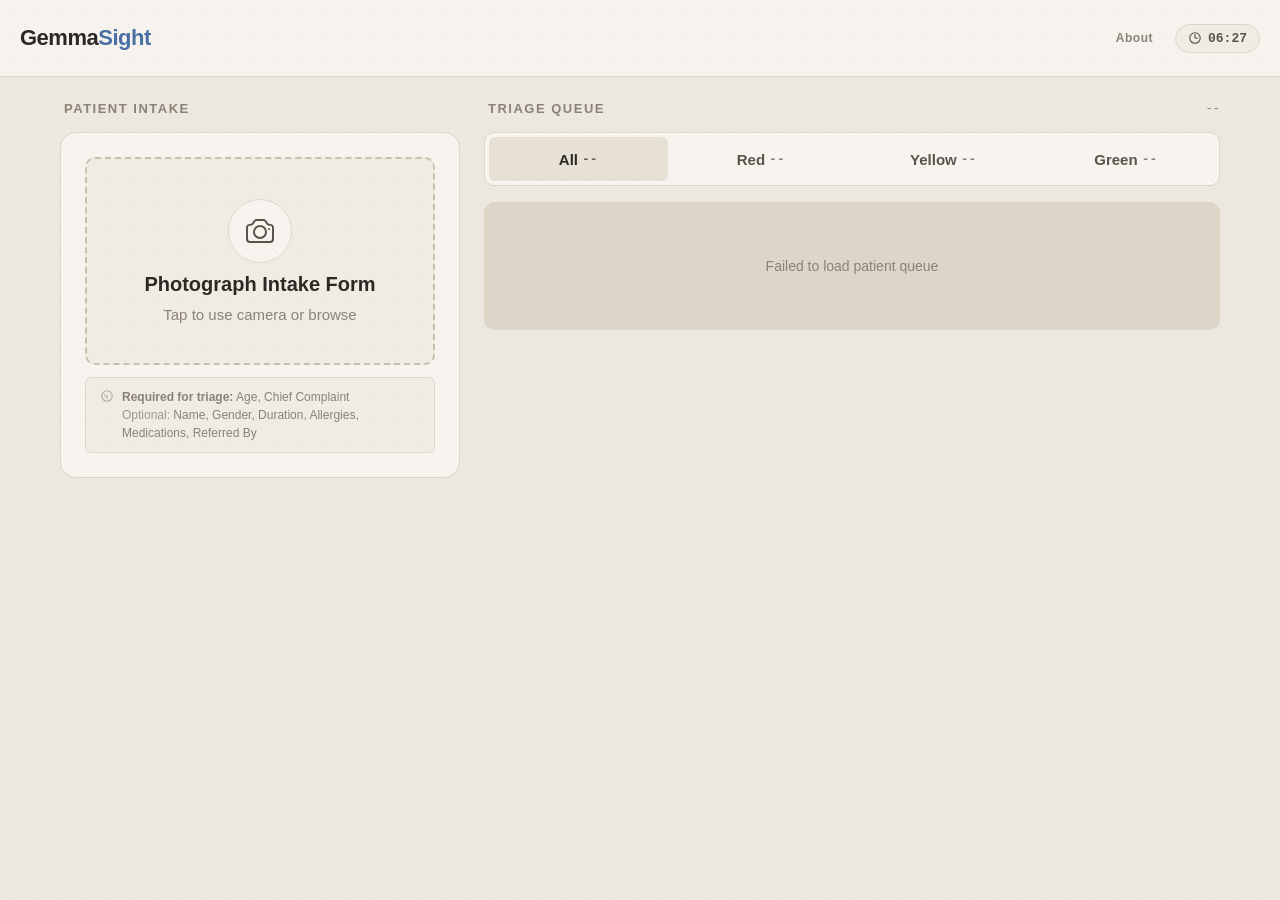
==== static/index.html @ 7df97e4e "Quick wins: fluid typography, rem units, viewport fixes for real devices - viewport meta: add viewpo" ====
<!DOCTYPE html>
<html lang="en">
<head>
    <meta charset="UTF-8">
    <meta name="viewport" content="width=device-width, initial-scale=1.0, viewport-fit=cover, maximum-scale=5.0">
    <title>GemmaSight — Clinical Triage</title>
    <style>
        :root {
            --bg-primary: #ede8df;
            --bg-secondary: #f7f4ef;
            --bg-tertiary: #f0ece4;
            --bg-elevated: #e6e0d5;
            --text-primary: #2c2824;
            --text-secondary: #5a534a;
            --text-muted: #8a8276;
            --border-subtle: #ddd6c8;
            --border-strong: #c8bfb0;
            --red: #c23b3b;
            --red-dim: #f5e0e0;
            --red-glow: rgba(194, 59, 59, 0.10);
            --yellow: #b8860b;
            --yellow-dim: #f5ecd0;
            --yellow-glow: rgba(184, 134, 11, 0.10);
            --green: #3d7a5e;
            --green-dim: #e0f0e6;
            --green-glow: rgba(61, 122, 94, 0.10);
            --blue: #4a6fa5;
            --blue-glow: rgba(74, 111, 165, 0.10);
            --font-display: -apple-system, BlinkMacSystemFont, 'Segoe UI', Roboto, 'Helvetica Neue', Arial, sans-serif;
            --font-mono: 'SF Mono', 'Fira Code', 'Cascadia Code', 'Source Code Pro', Consolas, 'Courier New', monospace;
            --radius-sm: 6px;
            --radius-md: 10px;
            --radius-lg: 16px;
        }

        html { font-size: 16px; }

        * { margin: 0; padding: 0; box-sizing: border-box; }

        body {
            font-family: var(--font-display);
            background: var(--bg-primary);
            color: var(--text-primary);
            min-height: 100vh;
            min-height: -webkit-fill-available;
            -webkit-font-smoothing: antialiased;
            overflow-x: hidden;
            padding-bottom: env(safe-area-inset-bottom, 0px);
        }

        .header {
            position: sticky;
            top: 0;
            z-index: 100;
            background: rgba(247, 244, 239, 0.92);
            backdrop-filter: blur(20px);
            -webkit-backdrop-filter: blur(20px);
            border-bottom: 1px solid var(--border-subtle);
            padding: 12px 16px;
            display: flex;
            align-items: center;
            justify-content: space-between;
        }
        @media (min-width: 480px) {
            .header { padding: 14px 20px; }
        }
        @media (min-width: 768px) {
            .header { padding: 16px 20px; }
        }

        .logo-text {
            font-size: clamp(1.125rem, 1rem + 0.5vw, 1.375rem);
            font-weight: 800;
            letter-spacing: -0.5px;
        }
        .logo-text span { color: var(--blue); }

        .clock-badge {
            display: flex;
            align-items: center;
            gap: 6px;
            padding: 6px 12px;
            background: var(--bg-tertiary);
            border: 1px solid var(--border-subtle);
            border-radius: 100px;
            font-family: var(--font-mono);
            font-size: 13px;
            font-weight: 600;
            color: var(--text-secondary);
        }

        .about-link {
            padding: 8px 12px;
            background: transparent;
            border: none;
            color: var(--text-muted);
            font-family: var(--font-display);
            font-size: 12px;
            font-weight: 600;
            cursor: pointer;
            transition: all 0.2s ease;
            letter-spacing: 0.5px;
            min-height: 44px;
        }
        .about-link:hover {
            color: var(--text-primary);
        }

        .container {
            max-width: 1200px;
            margin: 0 auto;
            padding: 16px 12px;
        }

        @media (min-width: 480px) {
            .container { padding: 20px 16px; }
        }
        @media (min-width: 768px) {
            .container { padding: 24px 20px; }
        }

        .grid {
            display: grid;
            grid-template-columns: 1fr;
            gap: 24px;
        }

        @media (min-width: 900px) {
            .grid { grid-template-columns: 400px 1fr; }
        }

        .card {
            background: var(--bg-secondary);
            border: 1px solid var(--border-subtle);
            border-radius: var(--radius-lg);
            overflow: hidden;
        }

        .card-body { padding: 16px; }
        @media (min-width: 480px) {
            .card-body { padding: 20px; }
        }
        @media (min-width: 768px) {
            .card-body { padding: 24px; }
        }

        .section { margin-bottom: 32px; }

        .section-title {
            font-size: clamp(0.6875rem, 0.625rem + 0.3vw, 0.8125rem);
            font-weight: 700;
            text-transform: uppercase;
            letter-spacing: 1.5px;
            color: var(--text-muted);
            margin-bottom: 16px;
            padding-left: 4px;
        }

        /* Capture Button */
        .capture-btn {
            display: flex;
            flex-direction: column;
            align-items: center;
            justify-content: center;
            gap: 10px;
            width: 100%;
            padding: 32px 16px;
            background: var(--bg-tertiary);
            border: 2px dashed var(--border-strong);
            border-radius: var(--radius-md);
            color: var(--text-secondary);
            font-family: var(--font-display);
            cursor: pointer;
            transition: all 0.3s ease;
            position: relative;
            overflow: hidden;
            min-height: 120px;
        }
        @media (min-width: 480px) {
            .capture-btn { padding: 40px 24px; }
        }

        .capture-btn:hover {
            border-color: var(--blue);
            background: var(--blue-glow);
            color: var(--text-primary);
        }

        .capture-btn:active { transform: scale(0.98); }

        .capture-btn.dragover {
            border-color: var(--blue);
            background: var(--blue-glow);
        }

        .capture-icon {
            width: 64px;
            height: 64px;
            background: var(--bg-secondary);
            border: 1px solid var(--border-subtle);
            border-radius: 50%;
            display: flex;
            align-items: center;
            justify-content: center;
            transition: all 0.3s ease;
        }

        .capture-btn:hover .capture-icon {
            background: var(--blue);
            border-color: var(--blue);
            color: white;
        }

        .capture-text {
            font-size: clamp(1rem, 0.9rem + 0.5vw, 1.25rem);
            font-weight: 700;
            color: var(--text-primary);
        }

        .capture-hint {
            font-size: clamp(0.8125rem, 0.75rem + 0.3vw, 0.9375rem);
            color: var(--text-muted);
        }

        .capture-input {
            position: absolute;
            inset: 0;
            opacity: 0;
            cursor: pointer;
            width: 100%;
            height: 100%;
        }

        .form-hint {
            display: flex;
            align-items: flex-start;
            gap: 8px;
            margin-top: 12px;
            padding: 10px 14px;
            background: var(--bg-tertiary);
            border: 1px solid var(--border-subtle);
            border-radius: var(--radius-sm);
            font-size: 12px;
            line-height: 1.5;
            color: var(--text-muted);
        }

        .form-hint svg {
            flex-shrink: 0;
            margin-top: 1px;
            opacity: 0.6;
        }

        /* Triage Banner */
        .triage-banner {
            padding: 20px 24px;
            display: flex;
            align-items: center;
            gap: 16px;
            position: relative;
            overflow: hidden;
        }

        .triage-banner::before {
            content: '';
            position: absolute;
            left: 0; top: 0; bottom: 0;
            width: 4px;
        }

        .triage-banner.red { background: var(--red-glow); }
        .triage-banner.red::before { background: var(--red); }
        .triage-banner.yellow { background: var(--yellow-glow); }
        .triage-banner.yellow::before { background: var(--yellow); }
        .triage-banner.green { background: var(--green-glow); }
        .triage-banner.green::before { background: var(--green); }
        .triage-banner.blue { background: var(--blue-glow); }
        .triage-banner.blue::before { background: var(--blue); }

        .triage-indicator {
            width: 48px;
            height: 48px;
            border-radius: 50%;
            display: flex;
            align-items: center;
            justify-content: center;
            font-family: var(--font-mono);
            font-weight: 700;
            font-size: 11px;
            text-transform: uppercase;
            letter-spacing: 0.5px;
            flex-shrink: 0;
        }

        .triage-indicator.red {
            background: var(--red);
            color: white;
        }
        .triage-indicator.yellow {
            background: var(--yellow);
            color: #ffffff;
        }
        .triage-indicator.green {
            background: var(--green);
            color: white;
        }
        .triage-indicator.blue {
            background: var(--blue);
            color: white;
        }

        .triage-info h3 {
            font-size: clamp(1.125rem, 1rem + 0.5vw, 1.375rem);
            font-weight: 700;
            margin-bottom: 4px;
            line-height: 1.2;
        }
        .triage-info p {
            font-size: clamp(0.8125rem, 0.75rem + 0.3vw, 0.9375rem);
            color: var(--text-secondary);
            line-height: 1.3;
        }
        .triage-meta {
            margin-left: auto;
            text-align: right;
            flex-shrink: 0;
        }
        .triage-wait {
            font-family: var(--font-mono);
            font-size: 20px;
            font-weight: 700;
        }
        .triage-wait-label {
            font-size: 11px;
            text-transform: uppercase;
            letter-spacing: 1px;
            color: var(--text-muted);
        }

        /* Data Grid */
        .data-grid {
            display: grid;
            grid-template-columns: 1fr;
            gap: 1px;
            background: var(--border-subtle);
            border-radius: var(--radius-md);
            overflow: hidden;
        }
        @media (min-width: 500px) {
            .data-grid { grid-template-columns: 1fr 1fr; }
        }
        .data-cell {
            background: var(--bg-secondary);
            padding: 16px 20px;
        }
        .data-label {
            font-size: 11px;
            font-weight: 600;
            text-transform: uppercase;
            letter-spacing: 1px;
            color: var(--text-muted);
            margin-bottom: 6px;
        }
        .data-value {
            font-family: var(--font-mono);
            font-size: 15px;
            font-weight: 500;
            color: var(--text-primary);
            word-break: break-word;
        }
        .data-value.unreadable {
            color: var(--text-muted);
            font-style: italic;
        }
        .data-value.missing {
            color: var(--text-muted);
            font-style: italic;
        }
        .data-value.extracted {
            color: var(--text-primary);
        }
        .field-status {
            display: inline-block;
            width: 6px;
            height: 6px;
            border-radius: 50%;
            margin-right: 6px;
            vertical-align: middle;
        }
        .field-status.ok { background: var(--green); }
        .field-status.miss { background: var(--text-muted); opacity: 0.4; }

        /* Patient List */
        .patient-list {
            display: flex;
            flex-direction: column;
            gap: 1px;
            background: var(--border-subtle);
            border-radius: var(--radius-md);
            overflow: hidden;
        }
        .patient-item {
            background: var(--bg-secondary);
            padding: 14px 16px;
            display: flex;
            align-items: center;
            gap: 12px;
            cursor: pointer;
            transition: all 0.2s ease;
            position: relative;
            min-height: 52px;
        }
        .patient-item:hover { background: var(--bg-tertiary); }
        .patient-item::before {
            content: '';
            position: absolute;
            left: 0; top: 0; bottom: 0;
            width: 3px;
        }
        .patient-item.red::before { background: var(--red); }
        .patient-item.yellow::before { background: var(--yellow); }
        .patient-item.green::before { background: var(--green); }
        .patient-item.blue::before { background: var(--blue); }

        .patient-priority {
            width: 32px;
            height: 32px;
            border-radius: 50%;
            display: flex;
            align-items: center;
            justify-content: center;
            font-family: var(--font-mono);
            font-weight: 700;
            font-size: 10px;
            flex-shrink: 0;
            box-shadow: inset 0 0 0 2px currentColor;
        }
        .patient-priority.red {
            background: var(--red);
            color: #ffffff;
            box-shadow: 0 0 0 3px var(--red-glow), inset 0 0 0 2px rgba(255,255,255,0.3);
        }
        .patient-priority.yellow {
            background: var(--yellow);
            color: #ffffff;
            box-shadow: 0 0 0 3px var(--yellow-glow), inset 0 0 0 2px rgba(255,255,255,0.3);
        }
        .patient-priority.green {
            background: var(--green);
            color: #ffffff;
            box-shadow: 0 0 0 3px var(--green-glow), inset 0 0 0 2px rgba(255,255,255,0.3);
        }
        .patient-priority.blue {
            background: var(--blue);
            color: #ffffff;
            box-shadow: 0 0 0 3px var(--blue-glow), inset 0 0 0 2px rgba(255,255,255,0.3);
        }

        .patient-info { flex: 1; min-width: 0; }
        .patient-name {
            font-size: clamp(0.9375rem, 0.85rem + 0.4vw, 1.0625rem);
            font-weight: 600;
            margin-bottom: 4px;
            white-space: nowrap;
            overflow: hidden;
            text-overflow: ellipsis;
            line-height: 1.3;
        }
        .patient-details {
            font-size: clamp(0.8125rem, 0.75rem + 0.3vw, 0.9375rem);
            color: var(--text-secondary);
            white-space: nowrap;
            overflow: hidden;
            text-overflow: ellipsis;
            line-height: 1.3;
        }
        .patient-time {
            font-family: var(--font-mono);
            font-size: 12px;
            color: var(--text-muted);
            flex-shrink: 0;
        }

        /* Loading */
        .loading {
            display: none;
            flex-direction: column;
            align-items: center;
            gap: 16px;
            padding: 48px 24px;
        }
        .loading.active { display: flex; }
        .spinner {
            width: 40px;
            height: 40px;
            border: 3px solid var(--border-subtle);
            border-top-color: var(--blue);
            border-radius: 50%;
            animation: spin 1s linear infinite;
        }
        @keyframes spin { to { transform: rotate(360deg); } }
        .loading-text { font-size: 14px; color: var(--text-secondary); }

        /* Empty State */
        .empty-state {
            text-align: center;
            padding: 56px 24px;
            color: var(--text-muted);
        }
        .empty-state-icon {
            width: 56px;
            height: 56px;
            margin: 0 auto 20px;
            background: var(--bg-tertiary);
            border: 1px solid var(--border-subtle);
            border-radius: 50%;
            display: flex;
            align-items: center;
            justify-content: center;
        }
        .empty-state-icon svg {
            width: 24px;
            height: 24px;
            opacity: 0.4;
        }
        .empty-state p {
            font-size: 14px;
            font-weight: 500;
        }

        /* Filter Tabs */
        .filter-tabs {
            display: flex;
            gap: 4px;
            margin-bottom: 16px;
            background: var(--bg-secondary);
            border: 1px solid var(--border-subtle);
            border-radius: var(--radius-md);
            padding: 4px;
            overflow-x: auto;
            -webkit-overflow-scrolling: touch;
            scrollbar-width: none;
            -ms-overflow-style: none;
        }
        .filter-tabs::-webkit-scrollbar { display: none; }
        .filter-tab {
            flex: 0 0 auto;
            min-width: 72px;
            padding: 10px 14px;
            background: transparent;
            border: none;
            border-radius: var(--radius-sm);
            color: var(--text-secondary);
            font-family: var(--font-display);
            font-size: clamp(0.8125rem, 0.75rem + 0.3vw, 0.9375rem);
            font-weight: 600;
            cursor: pointer;
            transition: all 0.2s ease;
            text-align: center;
            min-height: 44px;
            display: inline-flex;
            align-items: center;
            justify-content: center;
            white-space: nowrap;
        }
        .filter-tab:hover { color: var(--text-primary); }
        .filter-tab.active {
            background: var(--bg-elevated);
            color: var(--text-primary);
        }
        .filter-tab .tab-count {
            font-family: var(--font-mono);
            font-size: clamp(0.6875rem, 0.625rem + 0.3vw, 0.8125rem);
            margin-left: 6px;
            opacity: 0.7;
        }
        @media (min-width: 480px) {
            .filter-tab {
                flex: 1;
                min-width: unset;
                padding: 10px 12px;
            }
            .filter-tab .tab-count { margin-left: 4px; }
        }

        /* Print Button */
        .print-btn {
            display: inline-flex;
            align-items: center;
            gap: 6px;
            padding: 10px 16px;
            background: var(--bg-tertiary);
            border: 1px solid var(--border-strong);
            border-radius: var(--radius-sm);
            color: var(--text-secondary);
            font-family: var(--font-display);
            font-size: 13px;
            font-weight: 600;
            cursor: pointer;
            transition: all 0.2s ease;
            margin-top: 16px;
            min-height: 44px;
        }
        .print-btn:hover {
            background: var(--bg-elevated);
            color: var(--text-primary);
        }

        /* Modal */
        .modal-overlay {
            position: fixed;
            inset: 0;
            background: rgba(44, 40, 36, 0.5);
            backdrop-filter: blur(12px);
            z-index: 500;
            opacity: 0;
            visibility: hidden;
            transition: all 0.3s ease;
            display: flex;
            align-items: flex-end;
            justify-content: center;
        }
        @media (min-width: 600px) {
            .modal-overlay { align-items: center; }
        }
        .modal-overlay.active {
            opacity: 1;
            visibility: visible;
        }
        .modal {
            background: var(--bg-secondary);
            border: 1px solid var(--border-subtle);
            border-radius: var(--radius-lg) var(--radius-lg) 0 0;
            width: 100%;
            max-width: 100%;
            max-height: 92vh;
            overflow-y: auto;
            transform: translateY(100%);
            transition: transform 0.4s cubic-bezier(0.16, 1, 0.3, 1);
        }
        @media (min-width: 600px) {
            .modal {
                border-radius: var(--radius-lg);
                transform: translateY(40px) scale(0.95);
                max-width: 560px;
                max-height: 90vh;
            }
        }
        .modal-overlay.active .modal {
            transform: translateY(0) scale(1);
        }
        .modal-header {
            padding: 20px 24px;
            border-bottom: 1px solid var(--border-subtle);
            display: flex;
            align-items: center;
            justify-content: space-between;
        }
        .modal-title { font-size: 16px; font-weight: 700; }
        .modal-close {
            width: 44px;
            height: 44px;
            background: var(--bg-tertiary);
            border: 1px solid var(--border-subtle);
            border-radius: var(--radius-sm);
            color: var(--text-secondary);
            cursor: pointer;
            display: flex;
            align-items: center;
            justify-content: center;
            transition: all 0.2s ease;
        }
        .modal-close:hover {
            background: var(--bg-elevated);
            color: var(--text-primary);
        }

        .modal-actions {
            display: flex;
            align-items: center;
            gap: 8px;
        }

        .delete-btn {
            padding: 10px 14px;
            background: transparent;
            border: 1px solid var(--red-dim);
            border-radius: var(--radius-sm);
            color: var(--red);
            font-family: var(--font-display);
            font-size: 13px;
            font-weight: 600;
            cursor: pointer;
            transition: all 0.2s ease;
            display: inline-flex;
            align-items: center;
            gap: 6px;
            min-height: 44px;
        }
        .delete-btn:hover {
            background: var(--red-glow);
            border-color: var(--red);
        }
        .delete-btn.confirm {
            background: var(--red);
            color: white;
            border-color: var(--red);
        }
        .modal-body { padding: 24px; }
        .modal-section { margin-bottom: 24px; }
        .modal-section:last-child { margin-bottom: 0; }
        .modal-section-title {
            font-size: 11px;
            font-weight: 700;
            text-transform: uppercase;
            letter-spacing: 1.5px;
            color: var(--text-muted);
            margin-bottom: 12px;
        }
        .rules-list {
            display: flex;
            flex-wrap: wrap;
            gap: 6px;
        }
        .rule-tag {
            padding: 4px 10px;
            background: var(--bg-tertiary);
            border: 1px solid var(--border-subtle);
            border-radius: 100px;
            font-family: var(--font-mono);
            font-size: 12px;
            color: var(--text-secondary);
        }
        .escalation-box {
            padding: 12px 16px;
            background: var(--yellow-glow);
            border: 1px solid var(--yellow-dim);
            border-radius: var(--radius-md);
            display: flex;
            align-items: center;
            gap: 10px;
        }
        .escalation-box svg {
            width: 18px;
            height: 18px;
            color: var(--yellow);
            flex-shrink: 0;
        }
        .escalation-text {
            font-size: 13px;
            color: #92400e;
            font-weight: 500;
        }

        /* Preview image */
        .preview-image {
            width: 100%;
            max-height: 300px;
            object-fit: cover;
            border-radius: var(--radius-md);
            margin-bottom: 20px;
        }

        /* Toast */
        .toast {
            position: fixed;
            bottom: max(24px, env(safe-area-inset-bottom, 0px));
            left: 50%;
            transform: translateX(-50%) translateY(100px);
            padding: 14px 24px;
            background: var(--text-primary);
            border: 1px solid transparent;
            border-radius: var(--radius-md);
            font-size: 14px;
            font-weight: 500;
            color: var(--bg-secondary);
            z-index: 1000;
            opacity: 0;
            transition: all 0.4s cubic-bezier(0.16, 1, 0.3, 1);
            box-shadow: 0 8px 32px rgba(0, 0, 0, 0.15);
        }
        .toast.show {
            transform: translateX(-50%) translateY(0);
            opacity: 1;
        }
        .toast.error {
            border-color: var(--red);
            background: var(--bg-secondary);
            color: var(--red);
        }

        /* Error Banner */
        .error-banner {
            padding: 16px 20px;
            background: var(--red-glow);
            border: 1px solid var(--red-dim);
            border-radius: var(--radius-md);
            margin-bottom: 16px;
            display: none;
        }
        .error-banner.active { display: block; }
        .error-banner h4 {
            font-size: 14px;
            font-weight: 700;
            color: var(--red);
            margin-bottom: 4px;
        }
        .error-banner p {
            font-size: 13px;
            color: #991b1b;
        }

        .hidden { display: none !important; }

        @keyframes fadeInUp {
            from { opacity: 0; transform: translateY(20px); }
            to { opacity: 1; transform: translateY(0); }
        }
        .animate-in {
            animation: fadeInUp 0.5s cubic-bezier(0.16, 1, 0.3, 1) forwards;
        }

        ::-webkit-scrollbar { width: 6px; }
        ::-webkit-scrollbar-track { background: var(--bg-primary); }
        ::-webkit-scrollbar-thumb { background: var(--border-strong); border-radius: 3px; }

        /* Android / Chrome Mobile specific: respect system font scaling */
        @media screen and (-webkit-min-device-pixel-ratio: 2) {
            body {
                /* Prevent font boosting on Android Chrome */
                -webkit-text-size-adjust: 100%;
                text-size-adjust: 100%;
            }
        }

        body::after {
            content: '';
            position: fixed;
            inset: 0;
            pointer-events: none;
            opacity: 0.025;
            background-image: radial-gradient(circle, var(--text-primary) 1px, transparent 1px);
            background-size: 24px 24px;
            z-index: 9999;
        }

        @media print {
            body::after { display: none; }
            .header, .filter-tabs, .capture-btn, .print-btn, .patient-list, .modal-overlay, .toast, .error-banner { display: none !important; }
            .container { padding: 0; max-width: 100%; }
            .grid { grid-template-columns: 1fr; gap: 0; }
            .section { margin-bottom: 0; }
            .card { border: 1px solid #ccc; box-shadow: none; }
            .triage-banner { print-color-adjust: exact; -webkit-print-color-adjust: exact; }
        }
    </style>
</head>
<body>
    <header class="header">
        <div class="logo-text">Gemma<span>Sight</span></div>
        <div style="display: flex; align-items: center; gap: 10px;">
            <button class="about-link" id="aboutBtn">About</button>
            <div class="clock-badge" id="liveClock">
                <svg xmlns="http://www.w3.org/2000/svg" width="14" height="14" fill="none" viewBox="0 0 24 24" stroke="currentColor" stroke-width="2">
                    <path stroke-linecap="round" stroke-linejoin="round" d="M12 6v6h4.5m4.5 0a9 9 0 11-18 0 9 9 0 0118 0z" />
                </svg>
                <span id="clockTime">--:--</span>
            </div>
        </div>
    </header>

    <main class="container">
        <div class="grid">
            <!-- Left Column -->
            <div>
                <section class="section">
                    <h2 class="section-title">Patient Intake</h2>
                    <div class="card">
                        <div class="card-body">
                            <div class="error-banner" id="errorBanner">
                                <h4 id="errorTitle">Error</h4>
                                <p id="errorDetail">Something went wrong</p>
                            </div>
                            <div class="capture-btn" id="captureBtn">
                                <input type="file" class="capture-input" id="captureInput" accept="image/*" capture="environment">
                                <div class="capture-icon">
                                    <svg xmlns="http://www.w3.org/2000/svg" width="32" height="32" fill="none" viewBox="0 0 24 24" stroke="currentColor" stroke-width="1.5">
                                        <path stroke-linecap="round" stroke-linejoin="round" d="M6.827 6.175A2.31 2.31 0 015.186 7.23c-.38.054-.757.112-1.134.175C2.999 7.58 2.25 8.507 2.25 9.574V18a2.25 2.25 0 002.25 2.25h15A2.25 2.25 0 0021.75 18V9.574c0-1.067-.75-1.994-1.802-2.169a47.865 47.865 0 00-1.134-.175 2.31 2.31 0 01-1.64-1.055l-.822-1.316a2.192 2.192 0 00-1.736-1.039 48.774 48.774 0 00-5.232 0 2.192 2.192 0 00-1.736 1.039l-.821 1.316z" />
                                        <path stroke-linecap="round" stroke-linejoin="round" d="M16.5 12.75a4.5 4.5 0 11-9 0 4.5 4.5 0 019 0zM18.75 10.5h.008v.008h-.008V10.5z" />
                                    </svg>
                                </div>
                                <div class="capture-text">Photograph Intake Form</div>
                                <div class="capture-hint">Tap to use camera or browse</div>
                            </div>
                            <div class="form-hint">
                                <svg xmlns="http://www.w3.org/2000/svg" width="14" height="14" fill="none" viewBox="0 0 24 24" stroke="currentColor" stroke-width="2">
                                    <path stroke-linecap="round" stroke-linejoin="round" d="M11.25 11.25l.041-.02a.75.75 0 011.063.852l-.708 2.836a.75.75 0 001.063.853l.041-.021M21 12a9 9 0 11-18 0 9 9 0 0118 0zM8.25 9.75h.008v.008H8.25V9.75zm0 3h.008v.008H8.25V12.75z" />
                                </svg>
                                <span>
                                    <strong>Required for triage:</strong> Age, Chief Complaint<br>
                                    <span style="opacity: 0.8;">Optional:</span> Name, Gender, Duration, Allergies, Medications, Referred By
                                </span>
                            </div>
                        </div>
                    </div>
                </section>

                <section class="section hidden" id="resultsSection">
                    <h2 class="section-title">Extraction Results</h2>
                    <div class="card animate-in">
                        <div class="triage-banner" id="triageBanner">
                            <div class="triage-indicator" id="triageIndicator">--</div>
                            <div class="triage-info">
                                <h3 id="triageTitle">--</h3>
                                <p id="triageAction">--</p>
                            </div>
                            <div class="triage-meta">
                                <div class="triage-wait" id="triageWait">--</div>
                                <div class="triage-wait-label">Wait Time</div>
                            </div>
                        </div>
                        <div class="card-body">
                            <div id="previewWrapper" class="hidden">
                                <div class="data-label" style="margin-bottom: 8px;">Original Form Photograph</div>
                                <img class="preview-image" id="previewImage" alt="Uploaded form">
                            </div>
                            <div class="data-grid" id="dataGrid"></div>
                            <button class="print-btn" id="printBtn" onclick="printTriageCard()">
                                <svg xmlns="http://www.w3.org/2000/svg" width="16" height="16" fill="none" viewBox="0 0 24 24" stroke="currentColor" stroke-width="2">
                                    <path stroke-linecap="round" stroke-linejoin="round" d="M6.72 13.829c-.24.03-.48.062-.72.096m.72-.096a42.415 42.415 0 0110.56 0m-10.56 0L6.34 18m10.94-4.171c.24.03.48.062.72.096m-.72-.096L17.66 18m0 0l.229 2.523a1.125 1.125 0 01-1.12 1.227H7.231c-.662 0-1.18-.568-1.12-1.227L6.34 18m11.318 0h1.091A2.25 2.25 0 0021 15.75V9.456c0-1.081-.768-2.015-1.837-2.175a48.055 48.055 0 00-1.913-.247M6.34 18H5.25A2.25 2.25 0 013 15.75V9.456c0-1.081.768-2.015 1.837-2.175a48.041 48.041 0 011.913-.247m10.5 0a48.536 48.536 0 00-10.5 0m10.5 0V3.375c0-.621-.504-1.125-1.125-1.125h-8.25c-.621 0-1.125.504-1.125 1.125v3.659M18 10.5h.008v.008H18V10.5z" />
                                </svg>
                                Print Triage Card
                            </button>
                        </div>
                    </div>
                </section>

                <div class="loading" id="loading">
                    <div class="spinner"></div>
                    <div class="loading-text" id="loadingText">Analyzing form...</div>
                </div>
            </div>

            <!-- Right Column -->
            <div>
                <section class="section">
                    <div style="display: flex; align-items: center; justify-content: space-between; margin-bottom: 16px;">
                        <h2 class="section-title" style="margin: 0;">Triage Queue</h2>
                        <span style="font-family: var(--font-mono); font-size: 12px; color: var(--text-muted);" id="queueCount">--</span>
                    </div>
                    <div class="filter-tabs" id="filterTabs">
                        <button class="filter-tab active" data-filter="all">All<span class="tab-count" id="countAll">--</span></button>
                        <button class="filter-tab" data-filter="red">Red<span class="tab-count" id="countRed">--</span></button>
                        <button class="filter-tab" data-filter="yellow">Yellow<span class="tab-count" id="countYellow">--</span></button>
                        <button class="filter-tab" data-filter="green">Green<span class="tab-count" id="countGreen">--</span></button>
                    </div>
                    <div class="patient-list" id="patientList">
                        <div class="empty-state">
                            <svg xmlns="http://www.w3.org/2000/svg" fill="none" viewBox="0 0 24 24" stroke="currentColor">
                                <path stroke-linecap="round" stroke-linejoin="round" stroke-width="1.5" d="M15 19.128a9.38 9.38 0 002.625.372 9.337 9.337 0 004.121-.952 4.125 4.125 0 00-7.533-2.493M15 19.128v-.003c0-1.113-.285-2.16-.786-3.07M15 19.128v.106A12.318 12.318 0 018.624 21c-2.331 0-4.512-.645-6.374-1.766l-.001-.109a6.375 6.375 0 0111.964-3.07M12 6.375a3.375 3.375 0 11-6.75 0 3.375 3.375 0 016.75 0zm8.25 2.25a2.625 2.625 0 11-5.25 0 2.625 2.625 0 015.25 0z" />
                            </svg>
                            <p>Loading patients...</p>
                        </div>
                    </div>
                </section>
            </div>
        </div>
    </main>

    <!-- Patient Modal -->
    <div class="modal-overlay" id="modalOverlay">
        <div class="modal">
            <div class="modal-header">
                <div class="modal-title" id="modalTitle">Patient Details</div>
                <div class="modal-actions">
                    <button class="delete-btn" id="modalDelete">
                        <svg xmlns="http://www.w3.org/2000/svg" width="14" height="14" fill="none" viewBox="0 0 24 24" stroke="currentColor" stroke-width="2">
                            <path stroke-linecap="round" stroke-linejoin="round" d="M14.74 9l-.346 9m-4.788 0L9.26 9m9.968-3.21c.342.052.682.107 1.022.166m-1.022-.165L18.16 19.673a2.25 2.25 0 01-2.244 2.077H8.084a2.25 2.25 0 01-2.244-2.077L4.772 5.79m14.456 0a48.108 48.108 0 00-3.478-.397m-12 .562c.34-.059.68-.114 1.022-.165m0 0a48.11 48.11 0 013.478-.397m7.5 0v-.916c0-1.18-.91-2.164-2.09-2.201a51.964 51.964 0 00-3.32 0c-1.18.037-2.09 1.022-2.09 2.201v.916m7.5 0a48.667 48.667 0 00-7.5 0" />
                        </svg>
                        <span id="deleteLabel">Delete</span>
                    </button>
                    <button class="modal-close" id="modalClose">
                        <svg xmlns="http://www.w3.org/2000/svg" width="18" height="18" fill="none" viewBox="0 0 24 24" stroke="currentColor" stroke-width="2">
                            <path stroke-linecap="round" stroke-linejoin="round" d="M6 18L18 6M6 6l12 12" />
                        </svg>
                    </button>
                </div>
            </div>
            <div class="modal-body" id="modalBody"></div>
        </div>
    </div>

    <!-- About Modal -->
    <div class="modal-overlay" id="aboutOverlay">
        <div class="modal" style="max-width: 480px;">
            <div class="modal-header">
                <div class="modal-title">About GemmaSight</div>
                <button class="modal-close" id="aboutClose">
                    <svg xmlns="http://www.w3.org/2000/svg" width="18" height="18" fill="none" viewBox="0 0 24 24" stroke="currentColor" stroke-width="2">
                        <path stroke-linecap="round" stroke-linejoin="round" d="M6 18L18 6M6 6l12 12" />
                    </svg>
                </button>
            </div>
            <div class="modal-body">
                <div class="modal-section">
                    <div class="modal-section-title">What it does</div>
                    <p style="font-size: 14px; line-height: 1.6; color: var(--text-secondary);">
                        GemmaSight photographs paper intake forms, extracts patient data using the <strong>Gemma 4</strong> vision model, and assigns clinical triage priority based on WHO ETAT and SATS guidelines.
                    </p>
                </div>
                <div class="modal-section">
                    <div class="modal-section-title">Key features</div>
                    <div style="display: flex; flex-direction: column; gap: 10px;">
                        <div style="display: flex; align-items: center; gap: 10px; font-size: 13px; color: var(--text-secondary);">
                            <svg width="16" height="16" viewBox="0 0 24 24" fill="none" stroke="var(--green)" stroke-width="2"><path stroke-linecap="round" stroke-linejoin="round" d="M5.25 5.653c0-.856.917-1.398 1.667-.986l11.54 6.348a1.125 1.125 0 010 1.971l-11.54 6.347a1.125 1.125 0 01-1.667-.985V5.653z"/></svg>
                            Fully offline — no cloud connectivity required
                        </div>
                        <div style="display: flex; align-items: center; gap: 10px; font-size: 13px; color: var(--text-secondary);">
                            <svg width="16" height="16" viewBox="0 0 24 24" fill="none" stroke="var(--green)" stroke-width="2"><path stroke-linecap="round" stroke-linejoin="round" d="M5.25 5.653c0-.856.917-1.398 1.667-.986l11.54 6.348a1.125 1.125 0 010 1.971l-11.54 6.347a1.125 1.125 0 01-1.667-.985V5.653z"/></svg>
                            Works on any smartphone, tablet, or desktop browser
                        </div>
                        <div style="display: flex; align-items: center; gap: 10px; font-size: 13px; color: var(--text-secondary);">
                            <svg width="16" height="16" viewBox="0 0 24 24" fill="none" stroke="var(--green)" stroke-width="2"><path stroke-linecap="round" stroke-linejoin="round" d="M5.25 5.653c0-.856.917-1.398 1.667-.986l11.54 6.348a1.125 1.125 0 010 1.971l-11.54 6.347a1.125 1.125 0 01-1.667-.985V5.653z"/></svg>
                            Rule-based triage — auditable and deterministic
                        </div>
                        <div style="display: flex; align-items: center; gap: 10px; font-size: 13px; color: var(--text-secondary);">
                            <svg width="16" height="16" viewBox="0 0 24 24" fill="none" stroke="var(--green)" stroke-width="2"><path stroke-linecap="round" stroke-linejoin="round" d="M5.25 5.653c0-.856.917-1.398 1.667-.986l11.54 6.348a1.125 1.125 0 010 1.971l-11.54 6.347a1.125 1.125 0 01-1.667-.985V5.653z"/></svg>
                            Priority-sorted queue with red / yellow / green filtering
                        </div>
                    </div>
                </div>
                <div class="modal-section">
                    <div class="modal-section-title">How to use</div>
                    <ol style="font-size: 13px; line-height: 1.7; color: var(--text-secondary); padding-left: 18px;">
                        <li>Tap <strong>Photograph Intake Form</strong> and take a photo of the paper form</li>
                        <li>Wait for extraction and triage scoring (20–30 seconds)</li>
                        <li>Review the extracted data and priority in the results card</li>
                        <li>The patient is automatically added to the triage queue</li>
                        <li>Click any patient in the queue to view full details or delete</li>
                        <li>Use filter tabs to view patients by priority level</li>
                    </ol>
                </div>
                <div style="padding-top: 8px; border-top: 1px solid var(--border-subtle); font-size: 12px; color: var(--text-muted);">
                    Model: Gemma 4 E2B · Triage: WHO ETAT + SATS
                </div>
            </div>
        </div>
    </div>

    <div class="toast" id="toast"></div>

    <script>
        const API_BASE = '';

        const captureBtn = document.getElementById('captureBtn');
        const captureInput = document.getElementById('captureInput');
        const resultsSection = document.getElementById('resultsSection');
        const loading = document.getElementById('loading');
        const loadingText = document.getElementById('loadingText');
        const dataGrid = document.getElementById('dataGrid');
        const patientList = document.getElementById('patientList');
        const previewImage = document.getElementById('previewImage');
        const previewWrapper = document.getElementById('previewWrapper');
        const toast = document.getElementById('toast');
        const queueCount = document.getElementById('queueCount');
        const filterTabs = document.getElementById('filterTabs');
        const modalOverlay = document.getElementById('modalOverlay');
        const modalClose = document.getElementById('modalClose');
        const modalBody = document.getElementById('modalBody');
        const modalDelete = document.getElementById('modalDelete');
        const deleteLabel = document.getElementById('deleteLabel');
        const liveClock = document.getElementById('liveClock');
        const clockTime = document.getElementById('clockTime');
        const aboutBtn = document.getElementById('aboutBtn');
        const aboutOverlay = document.getElementById('aboutOverlay');
        const aboutClose = document.getElementById('aboutClose');
        const errorBanner = document.getElementById('errorBanner');
        const errorTitle = document.getElementById('errorTitle');
        const errorDetail = document.getElementById('errorDetail');

        const triageBanner = document.getElementById('triageBanner');
        const triageIndicator = document.getElementById('triageIndicator');
        const triageTitle = document.getElementById('triageTitle');
        const triageAction = document.getElementById('triageAction');
        const triageWait = document.getElementById('triageWait');

        let currentFilter = 'all';
        let allPatients = [];
        let currentModalPatientId = null;
        let deleteConfirm = false;

        function init() {
            updateClock();
            setInterval(updateClock, 1000);
            setupEventListeners();
            loadPatients();
        }

        function updateClock() {
            const now = new Date();
            const h = now.getHours().toString().padStart(2, '0');
            const m = now.getMinutes().toString().padStart(2, '0');
            clockTime.textContent = `${h}:${m}`;
        }

        function setupEventListeners() {
            captureBtn.addEventListener('click', (e) => {
                if (e.target !== captureInput) captureInput.click();
            });
            captureBtn.addEventListener('dragover', (e) => {
                e.preventDefault();
                captureBtn.classList.add('dragover');
            });
            captureBtn.addEventListener('dragleave', () => {
                captureBtn.classList.remove('dragover');
            });
            captureBtn.addEventListener('drop', (e) => {
                e.preventDefault();
                captureBtn.classList.remove('dragover');
                const files = e.dataTransfer.files;
                if (files.length > 0) handleFile(files[0]);
            });
            captureInput.addEventListener('change', (e) => {
                if (e.target.files.length > 0) handleFile(e.target.files[0]);
            });

            filterTabs.addEventListener('click', (e) => {
                const tab = e.target.closest('.filter-tab');
                if (!tab) return;
                currentFilter = tab.dataset.filter;
                document.querySelectorAll('.filter-tab').forEach(t => t.classList.remove('active'));
                tab.classList.add('active');
                renderPatientList();
            });

            modalClose.addEventListener('click', closeModal);
            modalDelete.addEventListener('click', handleDelete);
            modalOverlay.addEventListener('click', (e) => {
                if (e.target === modalOverlay) closeModal();
            });

            aboutBtn.addEventListener('click', openAbout);
            aboutClose.addEventListener('click', closeAbout);
            aboutOverlay.addEventListener('click', (e) => {
                if (e.target === aboutOverlay) closeAbout();
            });
            document.addEventListener('keydown', (e) => {
                if (e.key === 'Escape') closeModal();
            });

            patientList.addEventListener('click', (e) => {
                const item = e.target.closest('.patient-item');
                if (!item) return;
                const id = parseInt(item.dataset.id);
                const patient = allPatients.find(p => p.id === id);
                if (patient) openModal(patient);
            });
        }

        async function loadPatients() {
            try {
                const res = await fetch(`${API_BASE}/api/patients`);
                const data = await res.json();
                allPatients = data.patients || [];
                updateFilterCounts();
                renderPatientList();
            } catch (err) {
                console.error('Failed to load patients:', err);
                patientList.innerHTML = `
                    <div class="empty-state">
                        <p>Failed to load patient queue</p>
                    </div>
                `;
            }
        }

        async function handleFile(file) {
            if (!file.type.startsWith('image/')) {
                showToast('Please upload an image file', 'error');
                return;
            }

            hideError();
            resultsSection.classList.add('hidden');
            loading.classList.add('active');
            loadingText.textContent = 'Uploading and analyzing form...';

            const reader = new FileReader();
            reader.onload = (e) => {
                previewImage.src = e.target.result;
                previewWrapper.classList.remove('hidden');
            };
            reader.readAsDataURL(file);

            const formData = new FormData();
            formData.append('photo', file);

            try {
                const res = await fetch(`${API_BASE}/api/extract`, {
                    method: 'POST',
                    body: formData,
                });

                const data = await res.json();

                if (!res.ok) {
                    throw new Error(data.detail || data.error || `HTTP ${res.status}`);
                }

                loading.classList.remove('active');
                showResults(data);
                await loadPatients();
                showToast('Patient analyzed and added to queue');
            } catch (err) {
                loading.classList.remove('active');
                showError('Analysis Failed', err.message);
                console.error('Upload error:', err);
            }
        }

        const PATIENT_FIELDS = [
            { key: 'patient_name', label: 'Patient Name' },
            { key: 'age', label: 'Age' },
            { key: 'gender', label: 'Gender' },
            { key: 'chief_complaint', label: 'Chief Complaint' },
            { key: 'duration', label: 'Duration' },
            { key: 'allergies', label: 'Allergies' },
            { key: 'medications', label: 'Medications' },
            { key: 'referred_by', label: 'Referred By' },
        ];

        function renderFieldGrid(data, container) {
            container.innerHTML = PATIENT_FIELDS.map(f => {
                const value = data[f.key] || '';
                const isMissing = !value || value === 'unreadable' || value === 'N/A' || value === 'none';
                const displayValue = isMissing ? '\u2014' : value;
                const statusClass = isMissing ? 'missing' : 'extracted';
                const dotClass = isMissing ? 'miss' : 'ok';
                return `<div class="data-cell"><div class="data-label"><span class="field-status ${dotClass}"></span>${f.label}</div><div class="data-value ${statusClass}">${displayValue}</div></div>`;
            }).join('');
        }

        function showResults(data) {
            resultsSection.classList.remove('hidden');
            const triage = data.triage;
            const extracted = data.extracted;

            triageBanner.className = `triage-banner ${triage.priority}`;
            triageIndicator.className = `triage-indicator ${triage.priority}`;
            triageIndicator.textContent = (triage.priority || '--').toUpperCase();
            triageTitle.textContent = triage.priority_label || '--';
            triageAction.textContent = triage.action || '--';
            triageWait.textContent = triage.wait_time || '--';

            renderFieldGrid(extracted, dataGrid);

            resultsSection.scrollIntoView({ behavior: 'smooth', block: 'start' });
        }

        function updateFilterCounts() {
            const counts = { all: allPatients.length, red: 0, yellow: 0, green: 0 };
            allPatients.forEach(p => { if (counts[p.priority] !== undefined) counts[p.priority]++; });
            document.getElementById('countAll').textContent = counts.all;
            document.getElementById('countRed').textContent = counts.red;
            document.getElementById('countYellow').textContent = counts.yellow;
            document.getElementById('countGreen').textContent = counts.green;
        }

        function renderPatientList() {
            const filtered = currentFilter === 'all'
                ? allPatients
                : allPatients.filter(p => p.priority === currentFilter);

            queueCount.textContent = `${filtered.length} patient${filtered.length !== 1 ? 's' : ''}`;

            if (filtered.length === 0) {
                patientList.innerHTML = `
                    <div class="empty-state">
                        <div class="empty-state-icon">
                            <svg xmlns="http://www.w3.org/2000/svg" fill="none" viewBox="0 0 24 24" stroke="currentColor">
                                <path stroke-linecap="round" stroke-linejoin="round" stroke-width="1.5" d="M15 19.128a9.38 9.38 0 002.625.372 9.337 9.337 0 004.121-.952 4.125 4.125 0 00-7.533-2.493M15 19.128v-.003c0-1.113-.285-2.16-.786-3.07M15 19.128v.106A12.318 12.318 0 018.624 21c-2.331 0-4.512-.645-6.374-1.766l-.001-.109a6.375 6.375 0 0111.964-3.07M12 6.375a3.375 3.375 0 11-6.75 0 3.375 3.375 0 016.75 0zm8.25 2.25a2.625 2.625 0 11-5.25 0 2.625 2.625 0 015.25 0z" />
                            </svg>
                        </div>
                        <p>No patients in this category</p>
                    </div>
                `;
                return;
            }

            patientList.innerHTML = filtered.map((p, i) => {
                const displayName = (!p.patient_name || p.patient_name === 'unreadable')
                    ? `<span style="color: var(--text-muted); font-style: italic;">Unknown Patient</span>`
                    : p.patient_name;
                return `
                <div class="patient-item ${p.priority} animate-in" data-id="${p.id}" style="animation-delay: ${i * 0.05}s">
                    <div class="patient-priority ${p.priority}">${(p.priority || 'G').charAt(0).toUpperCase()}</div>
                    <div class="patient-info">
                        <div class="patient-name">${displayName}</div>
                        <div class="patient-details">${p.age || '?'}y · ${p.chief_complaint || '—'}</div>
                    </div>
                    <div class="patient-time">${formatTime(p.created_at)}</div>
                </div>
            `}).join('');
        }

        async function handleDelete() {
            if (!currentModalPatientId) return;
            if (!deleteConfirm) {
                deleteConfirm = true;
                modalDelete.classList.add('confirm');
                deleteLabel.textContent = 'Confirm Delete';
                return;
            }
            try {
                const res = await fetch(`${API_BASE}/api/patients/${currentModalPatientId}`, { method: 'DELETE' });
                if (!res.ok) {
                    const data = await res.json();
                    throw new Error(data.error || `HTTP ${res.status}`);
                }
                closeModal();
                await loadPatients();
                showToast('Patient deleted');
            } catch (err) {
                showToast('Delete failed: ' + err.message, 'error');
            }
        }

        function openModal(patient) {
            currentModalPatientId = patient.id;
            deleteConfirm = false;
            modalDelete.classList.remove('confirm');
            deleteLabel.textContent = 'Delete';
            const modalName = (!patient.patient_name || patient.patient_name === 'unreadable')
                ? 'Unknown Patient'
                : patient.patient_name;
            document.getElementById('modalTitle').textContent = modalName;

            const dataGridHtml = document.createElement('div');
            dataGridHtml.classList.add('data-grid');
            renderFieldGrid(patient, dataGridHtml);

            const rules = patient.matched_rules ? patient.matched_rules.split(',') : [];
            const descriptions = patient.matched_descriptions ? patient.matched_descriptions.split('; ') : [];
            const rulesHtml = descriptions.length > 0 && descriptions[0] !== ''
                ? `<div class="rules-list">${descriptions.map((d, i) => `<span class="rule-tag">${rules[i] ? rules[i].trim() + ': ' : ''}${d.trim()}</span>`).join('')}</div>`
                : '<p style="color: var(--text-muted); font-size: 13px;">No specific rules matched</p>';

            const escalationHtml = patient.escalated
                ? `<div class="modal-section">
                    <div class="modal-section-title">Escalation</div>
                    <div class="escalation-box">
                        <svg xmlns="http://www.w3.org/2000/svg" fill="none" viewBox="0 0 24 24" stroke="currentColor" stroke-width="2">
                            <path stroke-linecap="round" stroke-linejoin="round" d="M12 9v3.75m-9.303 3.376c-.866 1.5.217 3.374 1.948 3.374h14.71c1.73 0 2.813-1.874 1.948-3.374L13.949 3.378c-.866-1.5-3.032-1.5-3.898 0L2.697 16.126zM12 15.75h.007v.008H12v-.008z" />
                        </svg>
                        <span class="escalation-text">${patient.escalation_reason || 'Escalated due to risk factors'}</span>
                    </div>
                </div>`
                : '';

            modalBody.innerHTML = `
                <div class="triage-banner ${patient.priority}" style="margin: -24px -24px 24px -24px; border-radius: 0;">
                    <div class="triage-indicator ${patient.priority}">${(patient.priority || '--').toUpperCase()}</div>
                    <div class="triage-info">
                        <h3>${patient.priority_label || '--'}</h3>
                        <p>${patient.action || '--'}</p>
                    </div>
                    <div class="triage-meta">
                        <div class="triage-wait">${patient.wait_time || '--'}</div>
                        <div class="triage-wait-label">Wait Time</div>
                    </div>
                </div>
                <div class="modal-section">
                    <div class="modal-section-title">Extracted Data</div>
                    ${dataGridHtml.outerHTML}
                </div>
                <div class="modal-section">
                    <div class="modal-section-title">Matched Rules</div>
                    ${rulesHtml}
                </div>
                ${escalationHtml}
                <div class="modal-section">
                    <div class="modal-section-title">Metadata</div>
                    <div class="data-grid" style="grid-template-columns: 1fr 1fr;">
                        <div class="data-cell">
                            <div class="data-label">Patient ID</div>
                            <div class="data-value">#${patient.id}</div>
                        </div>
                        <div class="data-cell">
                            <div class="data-label">Admitted</div>
                            <div class="data-value">${patient.created_at || '--'}</div>
                        </div>
                    </div>
                </div>
            `;

            modalOverlay.classList.add('active');
            document.body.style.overflow = 'hidden';
        }

        function closeModal() {
            modalOverlay.classList.remove('active');
            document.body.style.overflow = '';
            currentModalPatientId = null;
            deleteConfirm = false;
            modalDelete.classList.remove('confirm');
            deleteLabel.textContent = 'Delete';
        }

        function openAbout() {
            aboutOverlay.classList.add('active');
            document.body.style.overflow = 'hidden';
        }

        function closeAbout() {
            aboutOverlay.classList.remove('active');
            document.body.style.overflow = '';
        }

        function printTriageCard() {
            window.print();
        }

        function formatTime(timestamp) {
            if (!timestamp) return '';
            const date = new Date(timestamp);
            if (isNaN(date.getTime())) return timestamp;
            const h = date.getHours().toString().padStart(2, '0');
            const m = date.getMinutes().toString().padStart(2, '0');
            return `${h}:${m}`;
        }

        function showToast(message, type = '') {
            toast.textContent = message;
            toast.className = `toast ${type}`;
            requestAnimationFrame(() => toast.classList.add('show'));
            setTimeout(() => toast.classList.remove('show'), 3000);
        }

        function showError(title, detail) {
            errorTitle.textContent = title;
            errorDetail.textContent = detail;
            errorBanner.classList.add('active');
        }

        function hideError() {
            errorBanner.classList.remove('active');
        }

        init();
    </script>
</body>
</html>
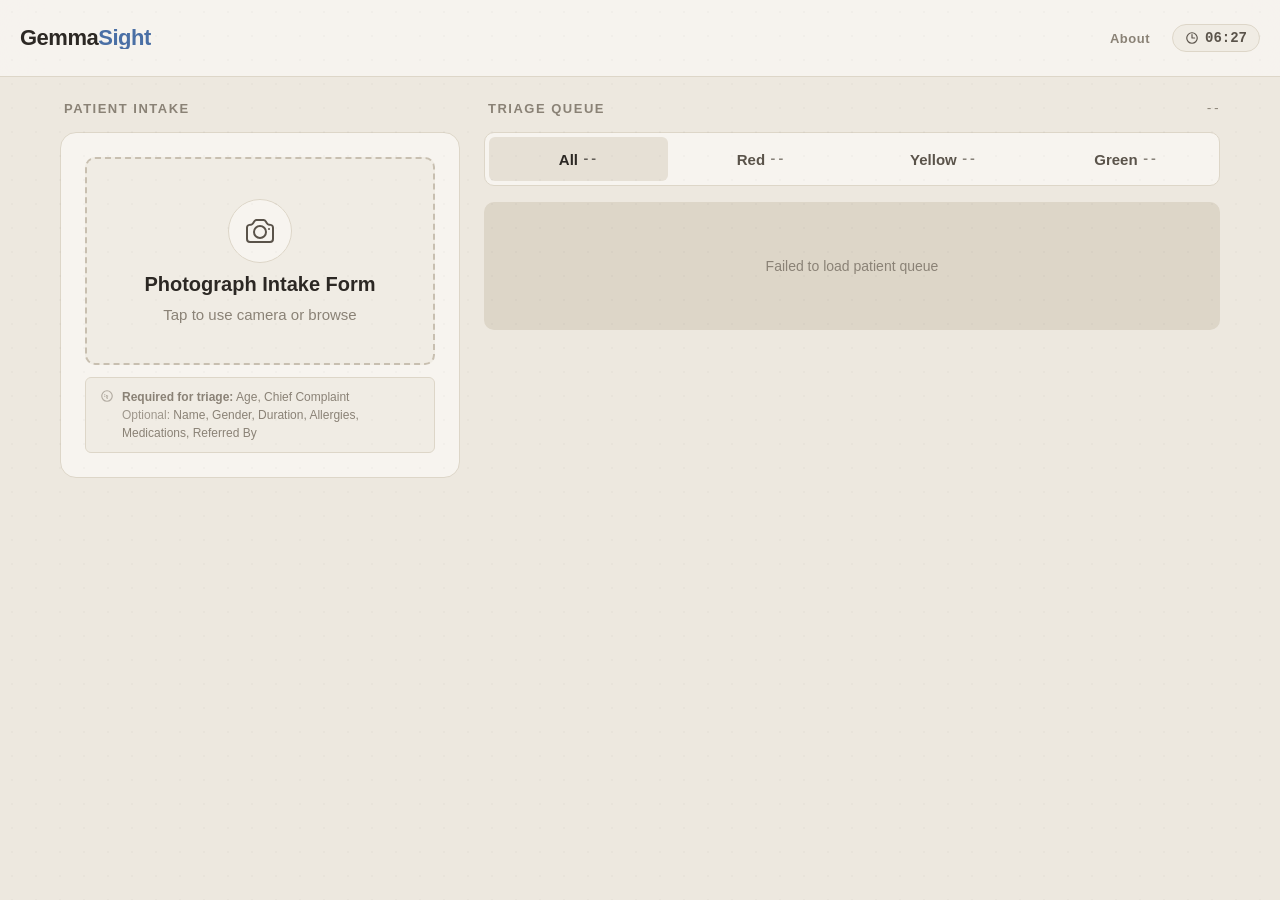
==== commit 4f798bd8: "Fix Android zoom and header misalignment issues - viewport meta: remove maximum-scale (known to caus" ====
--- a/static/index.html
+++ b/static/index.html
@@ -2,7 +2,7 @@
 <html lang="en">
 <head>
     <meta charset="UTF-8">
-    <meta name="viewport" content="width=device-width, initial-scale=1.0, viewport-fit=cover, maximum-scale=5.0">
+    <meta name="viewport" content="width=device-width, initial-scale=1.0, viewport-fit=cover">
     <title>GemmaSight — Clinical Triage</title>
     <style>
         :root {
@@ -33,7 +33,11 @@
             --radius-lg: 16px;
         }
 
-        html { font-size: 16px; }
+        html {
+            font-size: 16px;
+            overflow-x: hidden;
+            -webkit-tap-highlight-color: transparent;
+        }
 
         * { margin: 0; padding: 0; box-sizing: border-box; }
 
@@ -60,18 +64,33 @@
             display: flex;
             align-items: center;
             justify-content: space-between;
+            gap: 12px;
+            min-height: 60px;
         }
         @media (min-width: 480px) {
             .header { padding: 14px 20px; }
         }
         @media (min-width: 768px) {
             .header { padding: 16px 20px; }
+        }
+
+        .header-actions {
+            display: flex;
+            align-items: center;
+            gap: 10px;
+            flex-shrink: 0;
         }
 
         .logo-text {
             font-size: clamp(1.125rem, 1rem + 0.5vw, 1.375rem);
             font-weight: 800;
             letter-spacing: -0.5px;
+            line-height: 1;
+            flex-shrink: 1;
+            min-width: 0;
+            overflow: hidden;
+            text-overflow: ellipsis;
+            white-space: nowrap;
         }
         .logo-text span { color: var(--blue); }
 
@@ -84,9 +103,11 @@
             border: 1px solid var(--border-subtle);
             border-radius: 100px;
             font-family: var(--font-mono);
-            font-size: 13px;
+            font-size: clamp(0.75rem, 0.7rem + 0.25vw, 0.875rem);
             font-weight: 600;
             color: var(--text-secondary);
+            line-height: 1;
+            flex-shrink: 0;
         }
 
         .about-link {
@@ -95,12 +116,14 @@
             border: none;
             color: var(--text-muted);
             font-family: var(--font-display);
-            font-size: 12px;
+            font-size: clamp(0.6875rem, 0.625rem + 0.3vw, 0.8125rem);
             font-weight: 600;
             cursor: pointer;
             transition: all 0.2s ease;
             letter-spacing: 0.5px;
             min-height: 44px;
+            line-height: 1;
+            flex-shrink: 0;
         }
         .about-link:hover {
             color: var(--text-primary);
@@ -175,6 +198,7 @@
             position: relative;
             overflow: hidden;
             min-height: 120px;
+            touch-action: manipulation;
         }
         @media (min-width: 480px) {
             .capture-btn { padding: 40px 24px; }
@@ -229,6 +253,8 @@
             cursor: pointer;
             width: 100%;
             height: 100%;
+            font-size: 16px; /* Prevent Chrome zoom on tap */
+            touch-action: manipulation;
         }
 
         .form-hint {
@@ -409,6 +435,7 @@
             transition: all 0.2s ease;
             position: relative;
             min-height: 52px;
+            touch-action: manipulation;
         }
         .patient-item:hover { background: var(--bg-tertiary); }
         .patient-item::before {
@@ -562,6 +589,7 @@
             align-items: center;
             justify-content: center;
             white-space: nowrap;
+            touch-action: manipulation;
         }
         .filter-tab:hover { color: var(--text-primary); }
         .filter-tab.active {
@@ -836,7 +864,10 @@
         body::after {
             content: '';
             position: fixed;
-            inset: 0;
+            top: 0;
+            left: 0;
+            width: 100%;
+            height: 100%;
             pointer-events: none;
             opacity: 0.025;
             background-image: radial-gradient(circle, var(--text-primary) 1px, transparent 1px);
@@ -858,7 +889,7 @@
 <body>
     <header class="header">
         <div class="logo-text">Gemma<span>Sight</span></div>
-        <div style="display: flex; align-items: center; gap: 10px;">
+        <div class="header-actions">
             <button class="about-link" id="aboutBtn">About</button>
             <div class="clock-badge" id="liveClock">
                 <svg xmlns="http://www.w3.org/2000/svg" width="14" height="14" fill="none" viewBox="0 0 24 24" stroke="currentColor" stroke-width="2">
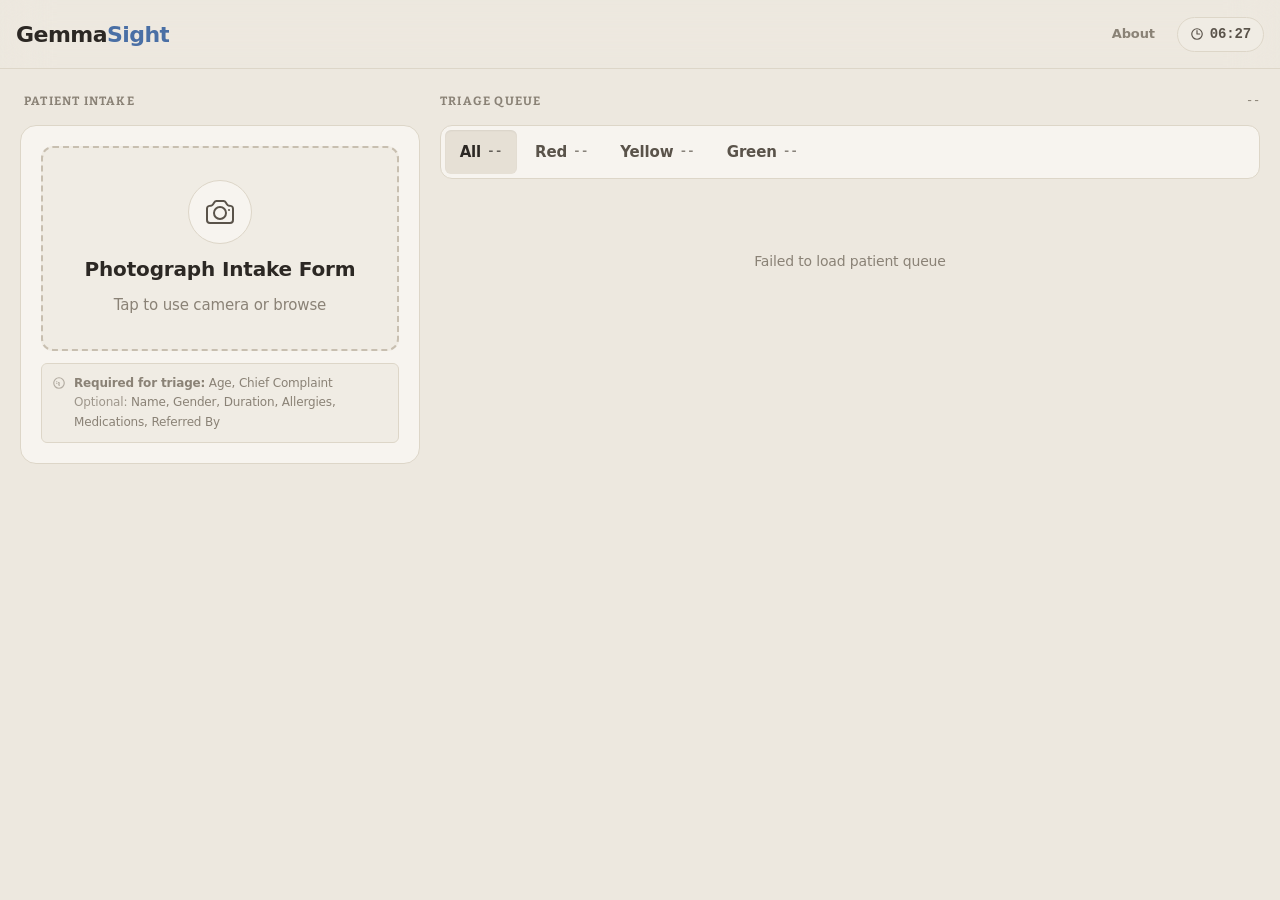
==== commit d7696e5a: "feat(ui): Tailwind rewrite with offline fonts, triage polish, and modal hierarchy - Replace monolith" ====
--- a/static/index.html
+++ b/static/index.html
@@ -4,9 +4,60 @@
     <meta charset="UTF-8">
     <meta name="viewport" content="width=device-width, initial-scale=1.0, viewport-fit=cover">
     <title>GemmaSight — Clinical Triage</title>
+    <script src="/static/tailwindcss.js"></script>
+    <script>
+        tailwind.config = {
+            theme: {
+                extend: {
+                    colors: {
+                        parchment: {
+                            DEFAULT: '#ede8df',
+                            light: '#f7f4ef',
+                            muted: '#f0ece4',
+                            elevated: '#e6e0d5',
+                        },
+                        ink: {
+                            DEFAULT: '#2c2824',
+                            light: '#5a534a',
+                            muted: '#8a8276',
+                        },
+                        'border-light': '#ddd6c8',
+                        'border-dark': '#c8bfb0',
+                        triage: {
+                            red: '#c23b3b',
+                            yellow: '#b8860b',
+                            green: '#3d7a5e',
+                            blue: '#4a6fa5',
+                        }
+                    },
+                    fontFamily: {
+                        mono: ['"SF Mono"', '"Fira Code"', '"Cascadia Code"', '"Source Code Pro"', 'Consolas', '"Courier New"', 'monospace'],
+                    }
+                }
+            }
+        }
+    </script>
     <style>
+        @font-face {
+            font-family: 'Bitter';
+            font-style: normal;
+            font-weight: 700;
+            font-display: swap;
+            src: url('/static/fonts/bitter-bold.woff2') format('woff2');
+            unicode-range: U+0000-00FF, U+0131, U+0152-0153, U+02BB-02BC, U+02C6, U+02DA, U+02DC, U+0304, U+0308, U+0329, U+2000-206F, U+20AC, U+2122, U+2191, U+2193, U+2212, U+2215, U+FEFF, U+FFFD;
+        }
         :root {
-            --bg-primary: #ede8df;
+            --red: #c23b3b;
+            --red-dim: #f5e0e0;
+            --red-glow: rgba(194, 59, 59, 0.18);
+            --yellow: #b8860b;
+            --yellow-dim: #f5ecd0;
+            --yellow-glow: rgba(184, 134, 11, 0.18);
+            --green: #3d7a5e;
+            --green-dim: #e0f0e6;
+            --green-glow: rgba(61, 122, 94, 0.15);
+            --blue: #4a6fa5;
+            --blue-glow: rgba(74, 111, 165, 0.15);
             --bg-secondary: #f7f4ef;
             --bg-tertiary: #f0ece4;
             --bg-elevated: #e6e0d5;
@@ -14,295 +65,66 @@
             --text-secondary: #5a534a;
             --text-muted: #8a8276;
             --border-subtle: #ddd6c8;
-            --border-strong: #c8bfb0;
-            --red: #c23b3b;
-            --red-dim: #f5e0e0;
-            --red-glow: rgba(194, 59, 59, 0.10);
-            --yellow: #b8860b;
-            --yellow-dim: #f5ecd0;
-            --yellow-glow: rgba(184, 134, 11, 0.10);
-            --green: #3d7a5e;
-            --green-dim: #e0f0e6;
-            --green-glow: rgba(61, 122, 94, 0.10);
-            --blue: #4a6fa5;
-            --blue-glow: rgba(74, 111, 165, 0.10);
+            --border-dark: #c8bfb0;
             --font-display: -apple-system, BlinkMacSystemFont, 'Segoe UI', Roboto, 'Helvetica Neue', Arial, sans-serif;
             --font-mono: 'SF Mono', 'Fira Code', 'Cascadia Code', 'Source Code Pro', Consolas, 'Courier New', monospace;
+            --font-header: 'Bitter', Georgia, 'Times New Roman', serif;
             --radius-sm: 6px;
             --radius-md: 10px;
-            --radius-lg: 16px;
-        }
-
+        }
         html {
             font-size: 16px;
             overflow-x: hidden;
             -webkit-tap-highlight-color: transparent;
         }
-
-        * { margin: 0; padding: 0; box-sizing: border-box; }
-
         body {
-            font-family: var(--font-display);
-            background: var(--bg-primary);
-            color: var(--text-primary);
             min-height: 100vh;
             min-height: -webkit-fill-available;
             -webkit-font-smoothing: antialiased;
             overflow-x: hidden;
             padding-bottom: env(safe-area-inset-bottom, 0px);
-        }
-
-        .header {
-            position: sticky;
-            top: 0;
-            z-index: 100;
-            background: rgba(247, 244, 239, 0.92);
-            backdrop-filter: blur(20px);
-            -webkit-backdrop-filter: blur(20px);
-            border-bottom: 1px solid var(--border-subtle);
-            padding: 12px 16px;
-            display: flex;
-            align-items: center;
-            justify-content: space-between;
-            gap: 12px;
-            min-height: 60px;
-        }
-        @media (min-width: 480px) {
-            .header { padding: 14px 20px; }
-        }
-        @media (min-width: 768px) {
-            .header { padding: 16px 20px; }
-        }
-
-        .header-actions {
-            display: flex;
-            align-items: center;
-            gap: 10px;
-            flex-shrink: 0;
-        }
-
-        .logo-text {
-            font-size: clamp(1.125rem, 1rem + 0.5vw, 1.375rem);
-            font-weight: 800;
-            letter-spacing: -0.5px;
-            line-height: 1;
-            flex-shrink: 1;
-            min-width: 0;
-            overflow: hidden;
-            text-overflow: ellipsis;
-            white-space: nowrap;
-        }
-        .logo-text span { color: var(--blue); }
-
-        .clock-badge {
-            display: flex;
-            align-items: center;
-            gap: 6px;
-            padding: 6px 12px;
-            background: var(--bg-tertiary);
-            border: 1px solid var(--border-subtle);
-            border-radius: 100px;
-            font-family: var(--font-mono);
-            font-size: clamp(0.75rem, 0.7rem + 0.25vw, 0.875rem);
-            font-weight: 600;
-            color: var(--text-secondary);
-            line-height: 1;
-            flex-shrink: 0;
-        }
-
-        .about-link {
-            padding: 8px 12px;
-            background: transparent;
-            border: none;
-            color: var(--text-muted);
-            font-family: var(--font-display);
-            font-size: clamp(0.6875rem, 0.625rem + 0.3vw, 0.8125rem);
-            font-weight: 600;
-            cursor: pointer;
-            transition: all 0.2s ease;
-            letter-spacing: 0.5px;
-            min-height: 44px;
-            line-height: 1;
-            flex-shrink: 0;
-        }
-        .about-link:hover {
-            color: var(--text-primary);
-        }
-
-        .container {
-            max-width: 1200px;
-            margin: 0 auto;
-            padding: 16px 12px;
-        }
-
-        @media (min-width: 480px) {
-            .container { padding: 20px 16px; }
-        }
-        @media (min-width: 768px) {
-            .container { padding: 24px 20px; }
-        }
-
-        .grid {
-            display: grid;
-            grid-template-columns: 1fr;
-            gap: 24px;
-        }
-
-        @media (min-width: 900px) {
-            .grid { grid-template-columns: 400px 1fr; }
-        }
-
-        .card {
-            background: var(--bg-secondary);
-            border: 1px solid var(--border-subtle);
-            border-radius: var(--radius-lg);
-            overflow: hidden;
-        }
-
-        .card-body { padding: 16px; }
-        @media (min-width: 480px) {
-            .card-body { padding: 20px; }
-        }
-        @media (min-width: 768px) {
-            .card-body { padding: 24px; }
-        }
-
-        .section { margin-bottom: 32px; }
-
-        .section-title {
-            font-size: clamp(0.6875rem, 0.625rem + 0.3vw, 0.8125rem);
-            font-weight: 700;
-            text-transform: uppercase;
-            letter-spacing: 1.5px;
-            color: var(--text-muted);
-            margin-bottom: 16px;
-            padding-left: 4px;
-        }
-
-        /* Capture Button */
-        .capture-btn {
-            display: flex;
-            flex-direction: column;
-            align-items: center;
-            justify-content: center;
-            gap: 10px;
-            width: 100%;
-            padding: 32px 16px;
-            background: var(--bg-tertiary);
-            border: 2px dashed var(--border-strong);
-            border-radius: var(--radius-md);
-            color: var(--text-secondary);
-            font-family: var(--font-display);
-            cursor: pointer;
-            transition: all 0.3s ease;
-            position: relative;
-            overflow: hidden;
-            min-height: 120px;
-            touch-action: manipulation;
-        }
-        @media (min-width: 480px) {
-            .capture-btn { padding: 40px 24px; }
-        }
-
-        .capture-btn:hover {
-            border-color: var(--blue);
-            background: var(--blue-glow);
-            color: var(--text-primary);
-        }
-
-        .capture-btn:active { transform: scale(0.98); }
-
-        .capture-btn.dragover {
-            border-color: var(--blue);
-            background: var(--blue-glow);
-        }
-
-        .capture-icon {
-            width: 64px;
-            height: 64px;
-            background: var(--bg-secondary);
-            border: 1px solid var(--border-subtle);
-            border-radius: 50%;
-            display: flex;
-            align-items: center;
-            justify-content: center;
-            transition: all 0.3s ease;
-        }
-
-        .capture-btn:hover .capture-icon {
-            background: var(--blue);
-            border-color: var(--blue);
-            color: white;
-        }
-
-        .capture-text {
-            font-size: clamp(1rem, 0.9rem + 0.5vw, 1.25rem);
-            font-weight: 700;
-            color: var(--text-primary);
-        }
-
-        .capture-hint {
-            font-size: clamp(0.8125rem, 0.75rem + 0.3vw, 0.9375rem);
-            color: var(--text-muted);
-        }
-
-        .capture-input {
-            position: absolute;
-            inset: 0;
-            opacity: 0;
-            cursor: pointer;
-            width: 100%;
-            height: 100%;
-            font-size: 16px; /* Prevent Chrome zoom on tap */
-            touch-action: manipulation;
-        }
-
-        .form-hint {
-            display: flex;
-            align-items: flex-start;
-            gap: 8px;
-            margin-top: 12px;
-            padding: 10px 14px;
-            background: var(--bg-tertiary);
-            border: 1px solid var(--border-subtle);
-            border-radius: var(--radius-sm);
-            font-size: 12px;
-            line-height: 1.5;
-            color: var(--text-muted);
-        }
-
-        .form-hint svg {
-            flex-shrink: 0;
-            margin-top: 1px;
-            opacity: 0.6;
-        }
-
-        /* Triage Banner */
+            line-height: 1.55;
+            letter-spacing: -0.01em;
+        }
+        h2, h3, h4 { font-family: var(--font-header); letter-spacing: -0.02em; }
+
+        .triage-banner.red { background: var(--red-glow); }
+        .triage-banner.yellow { background: var(--yellow-glow); }
+        .triage-banner.green { background: var(--green-glow); }
+        .triage-banner.blue { background: var(--blue-glow); }
+        .triage-indicator.red { background: #c23b3b; color: white; }
+        .triage-indicator.yellow { background: #b8860b; color: white; }
+        .triage-indicator.green { background: #3d7a5e; color: white; }
+        .triage-indicator.blue { background: #4a6fa5; color: white; }
+        .patient-item.red::before { background: #c23b3b; }
+        .patient-item.yellow::before { background: #b8860b; }
+        .patient-item.green::before { background: #3d7a5e; }
+        .patient-item.blue::before { background: #4a6fa5; }
+        .patient-priority.red { background: #c23b3b; color: white; box-shadow: 0 0 0 4px var(--red-glow), inset 0 0 0 2px rgba(255,255,255,0.35); }
+        .patient-priority.yellow { background: #b8860b; color: white; box-shadow: 0 0 0 4px var(--yellow-glow), inset 0 0 0 2px rgba(255,255,255,0.35); }
+        .patient-priority.green { background: #3d7a5e; color: white; box-shadow: 0 0 0 4px var(--green-glow), inset 0 0 0 2px rgba(255,255,255,0.35); }
+        .patient-priority.blue { background: #4a6fa5; color: white; box-shadow: 0 0 0 4px var(--blue-glow), inset 0 0 0 2px rgba(255,255,255,0.35); }
+        .field-status.ok { background: #3d7a5e; }
+        .field-status.miss { background: #8a8276; opacity: 0.4; }
+        .data-value.missing { color: #8a8276; font-style: italic; }
         .triage-banner {
-            padding: 20px 24px;
+            padding: 22px 24px;
             display: flex;
             align-items: center;
             gap: 16px;
             position: relative;
             overflow: hidden;
         }
-
         .triage-banner::before {
             content: '';
             position: absolute;
             left: 0; top: 0; bottom: 0;
-            width: 4px;
-        }
-
-        .triage-banner.red { background: var(--red-glow); }
+            width: 5px;
+        }
         .triage-banner.red::before { background: var(--red); }
-        .triage-banner.yellow { background: var(--yellow-glow); }
         .triage-banner.yellow::before { background: var(--yellow); }
-        .triage-banner.green { background: var(--green-glow); }
         .triage-banner.green::before { background: var(--green); }
-        .triage-banner.blue { background: var(--blue-glow); }
         .triage-banner.blue::before { background: var(--blue); }
-
         .triage-indicator {
             width: 48px;
             height: 48px;
@@ -317,114 +139,6 @@
             letter-spacing: 0.5px;
             flex-shrink: 0;
         }
-
-        .triage-indicator.red {
-            background: var(--red);
-            color: white;
-        }
-        .triage-indicator.yellow {
-            background: var(--yellow);
-            color: #ffffff;
-        }
-        .triage-indicator.green {
-            background: var(--green);
-            color: white;
-        }
-        .triage-indicator.blue {
-            background: var(--blue);
-            color: white;
-        }
-
-        .triage-info h3 {
-            font-size: clamp(1.125rem, 1rem + 0.5vw, 1.375rem);
-            font-weight: 700;
-            margin-bottom: 4px;
-            line-height: 1.2;
-        }
-        .triage-info p {
-            font-size: clamp(0.8125rem, 0.75rem + 0.3vw, 0.9375rem);
-            color: var(--text-secondary);
-            line-height: 1.3;
-        }
-        .triage-meta {
-            margin-left: auto;
-            text-align: right;
-            flex-shrink: 0;
-        }
-        .triage-wait {
-            font-family: var(--font-mono);
-            font-size: 20px;
-            font-weight: 700;
-        }
-        .triage-wait-label {
-            font-size: 11px;
-            text-transform: uppercase;
-            letter-spacing: 1px;
-            color: var(--text-muted);
-        }
-
-        /* Data Grid */
-        .data-grid {
-            display: grid;
-            grid-template-columns: 1fr;
-            gap: 1px;
-            background: var(--border-subtle);
-            border-radius: var(--radius-md);
-            overflow: hidden;
-        }
-        @media (min-width: 500px) {
-            .data-grid { grid-template-columns: 1fr 1fr; }
-        }
-        .data-cell {
-            background: var(--bg-secondary);
-            padding: 16px 20px;
-        }
-        .data-label {
-            font-size: 11px;
-            font-weight: 600;
-            text-transform: uppercase;
-            letter-spacing: 1px;
-            color: var(--text-muted);
-            margin-bottom: 6px;
-        }
-        .data-value {
-            font-family: var(--font-mono);
-            font-size: 15px;
-            font-weight: 500;
-            color: var(--text-primary);
-            word-break: break-word;
-        }
-        .data-value.unreadable {
-            color: var(--text-muted);
-            font-style: italic;
-        }
-        .data-value.missing {
-            color: var(--text-muted);
-            font-style: italic;
-        }
-        .data-value.extracted {
-            color: var(--text-primary);
-        }
-        .field-status {
-            display: inline-block;
-            width: 6px;
-            height: 6px;
-            border-radius: 50%;
-            margin-right: 6px;
-            vertical-align: middle;
-        }
-        .field-status.ok { background: var(--green); }
-        .field-status.miss { background: var(--text-muted); opacity: 0.4; }
-
-        /* Patient List */
-        .patient-list {
-            display: flex;
-            flex-direction: column;
-            gap: 1px;
-            background: var(--border-subtle);
-            border-radius: var(--radius-md);
-            overflow: hidden;
-        }
         .patient-item {
             background: var(--bg-secondary);
             padding: 14px 16px;
@@ -436,53 +150,52 @@
             position: relative;
             min-height: 52px;
             touch-action: manipulation;
-        }
-        .patient-item:hover { background: var(--bg-tertiary); }
+            border-radius: 12px;
+            box-shadow: 0 1px 3px rgba(44,40,36,0.05), 0 1px 2px rgba(44,40,36,0.03);
+            border: 1px solid transparent;
+        }
+        .patient-item.red {
+            background: linear-gradient(90deg, rgba(194,59,59,0.04) 0%, var(--bg-secondary) 12%);
+            border-color: rgba(194,59,59,0.12);
+        }
+        .patient-item.yellow {
+            background: linear-gradient(90deg, rgba(184,134,11,0.04) 0%, var(--bg-secondary) 12%);
+            border-color: rgba(184,134,11,0.12);
+        }
+        .patient-item.green {
+            background: linear-gradient(90deg, rgba(61,122,94,0.04) 0%, var(--bg-secondary) 12%);
+            border-color: rgba(61,122,94,0.10);
+        }
+        .patient-item.blue {
+            background: linear-gradient(90deg, rgba(74,111,165,0.04) 0%, var(--bg-secondary) 12%);
+            border-color: rgba(74,111,165,0.10);
+        }
+        .patient-item:hover {
+            background: var(--bg-tertiary);
+            box-shadow: 0 4px 12px rgba(44,40,36,0.08);
+            transform: translateY(-1px);
+        }
+        .patient-item:active { transform: translateY(0); }
         .patient-item::before {
             content: '';
             position: absolute;
-            left: 0; top: 0; bottom: 0;
-            width: 3px;
-        }
-        .patient-item.red::before { background: var(--red); }
-        .patient-item.yellow::before { background: var(--yellow); }
-        .patient-item.green::before { background: var(--green); }
-        .patient-item.blue::before { background: var(--blue); }
-
+            left: 0; top: 8px; bottom: 8px;
+            width: 5px;
+            border-radius: 0 3px 3px 0;
+        }
         .patient-priority {
-            width: 32px;
-            height: 32px;
+            width: 36px;
+            height: 36px;
             border-radius: 50%;
             display: flex;
             align-items: center;
             justify-content: center;
             font-family: var(--font-mono);
             font-weight: 700;
-            font-size: 10px;
+            font-size: 11px;
             flex-shrink: 0;
             box-shadow: inset 0 0 0 2px currentColor;
         }
-        .patient-priority.red {
-            background: var(--red);
-            color: #ffffff;
-            box-shadow: 0 0 0 3px var(--red-glow), inset 0 0 0 2px rgba(255,255,255,0.3);
-        }
-        .patient-priority.yellow {
-            background: var(--yellow);
-            color: #ffffff;
-            box-shadow: 0 0 0 3px var(--yellow-glow), inset 0 0 0 2px rgba(255,255,255,0.3);
-        }
-        .patient-priority.green {
-            background: var(--green);
-            color: #ffffff;
-            box-shadow: 0 0 0 3px var(--green-glow), inset 0 0 0 2px rgba(255,255,255,0.3);
-        }
-        .patient-priority.blue {
-            background: var(--blue);
-            color: #ffffff;
-            box-shadow: 0 0 0 3px var(--blue-glow), inset 0 0 0 2px rgba(255,255,255,0.3);
-        }
-
         .patient-info { flex: 1; min-width: 0; }
         .patient-name {
             font-size: clamp(0.9375rem, 0.85rem + 0.4vw, 1.0625rem);
@@ -492,6 +205,12 @@
             overflow: hidden;
             text-overflow: ellipsis;
             line-height: 1.3;
+            letter-spacing: -0.01em;
+        }
+        .patient-name.unknown {
+            color: var(--text-muted);
+            font-style: italic;
+            font-weight: 500;
         }
         .patient-details {
             font-size: clamp(0.8125rem, 0.75rem + 0.3vw, 0.9375rem);
@@ -499,36 +218,68 @@
             white-space: nowrap;
             overflow: hidden;
             text-overflow: ellipsis;
-            line-height: 1.3;
+            line-height: 1.35;
         }
         .patient-time {
             font-family: var(--font-mono);
             font-size: 12px;
             color: var(--text-muted);
             flex-shrink: 0;
-        }
-
-        /* Loading */
-        .loading {
-            display: none;
-            flex-direction: column;
-            align-items: center;
-            gap: 16px;
-            padding: 48px 24px;
-        }
-        .loading.active { display: flex; }
-        .spinner {
-            width: 40px;
-            height: 40px;
-            border: 3px solid var(--border-subtle);
-            border-top-color: var(--blue);
+            letter-spacing: 0.02em;
+        }
+        .data-grid {
+            display: grid;
+            grid-template-columns: 1fr;
+            border: 1px solid var(--border-subtle);
+            border-radius: var(--radius-md);
+            overflow: hidden;
+        }
+        @media (min-width: 500px) {
+            .data-grid { grid-template-columns: 1fr 1fr; }
+        }
+        .data-cell {
+            background: var(--bg-secondary);
+            padding: 14px 18px;
+            border-bottom: 1px solid var(--border-subtle);
+            transition: background 0.15s ease;
+        }
+        .data-cell:last-child { border-bottom: none; }
+        @media (min-width: 500px) {
+            .data-cell:nth-child(odd) { border-right: 1px solid var(--border-subtle); }
+            .data-cell:nth-last-child(2):nth-child(even),
+            .data-cell:nth-last-child(1):nth-child(odd) { border-bottom: none; }
+        }
+        .data-label {
+            font-size: 10px;
+            font-weight: 700;
+            text-transform: uppercase;
+            letter-spacing: 0.08em;
+            color: var(--text-muted);
+            margin-bottom: 7px;
+        }
+        .data-value {
+            font-family: var(--font-mono);
+            font-size: 15px;
+            font-weight: 500;
+            color: var(--text-primary);
+            word-break: break-word;
+            line-height: 1.4;
+        }
+        .data-value.unreadable { color: var(--text-muted); font-style: italic; }
+        .data-value.extracted { color: var(--text-primary); }
+        .field-status {
+            display: inline-block;
+            width: 6px;
+            height: 6px;
             border-radius: 50%;
-            animation: spin 1s linear infinite;
-        }
-        @keyframes spin { to { transform: rotate(360deg); } }
-        .loading-text { font-size: 14px; color: var(--text-secondary); }
-
-        /* Empty State */
+            margin-right: 6px;
+            vertical-align: middle;
+        }
+        .filter-tab.active {
+            background: var(--bg-elevated);
+            color: var(--text-primary);
+            box-shadow: inset 0 1px 2px rgba(0,0,0,0.06);
+        }
         .empty-state {
             text-align: center;
             padding: 56px 24px;
@@ -554,161 +305,47 @@
             font-size: 14px;
             font-weight: 500;
         }
-
-        /* Filter Tabs */
-        .filter-tabs {
+        .rules-list {
             display: flex;
-            gap: 4px;
-            margin-bottom: 16px;
-            background: var(--bg-secondary);
-            border: 1px solid var(--border-subtle);
-            border-radius: var(--radius-md);
-            padding: 4px;
-            overflow-x: auto;
-            -webkit-overflow-scrolling: touch;
-            scrollbar-width: none;
-            -ms-overflow-style: none;
-        }
-        .filter-tabs::-webkit-scrollbar { display: none; }
-        .filter-tab {
-            flex: 0 0 auto;
-            min-width: 72px;
-            padding: 10px 14px;
-            background: transparent;
-            border: none;
-            border-radius: var(--radius-sm);
-            color: var(--text-secondary);
-            font-family: var(--font-display);
-            font-size: clamp(0.8125rem, 0.75rem + 0.3vw, 0.9375rem);
-            font-weight: 600;
-            cursor: pointer;
-            transition: all 0.2s ease;
-            text-align: center;
-            min-height: 44px;
-            display: inline-flex;
-            align-items: center;
-            justify-content: center;
-            white-space: nowrap;
-            touch-action: manipulation;
-        }
-        .filter-tab:hover { color: var(--text-primary); }
-        .filter-tab.active {
-            background: var(--bg-elevated);
-            color: var(--text-primary);
-        }
-        .filter-tab .tab-count {
-            font-family: var(--font-mono);
-            font-size: clamp(0.6875rem, 0.625rem + 0.3vw, 0.8125rem);
-            margin-left: 6px;
-            opacity: 0.7;
-        }
-        @media (min-width: 480px) {
-            .filter-tab {
-                flex: 1;
-                min-width: unset;
-                padding: 10px 12px;
-            }
-            .filter-tab .tab-count { margin-left: 4px; }
-        }
-
-        /* Print Button */
-        .print-btn {
-            display: inline-flex;
-            align-items: center;
+            flex-wrap: wrap;
             gap: 6px;
-            padding: 10px 16px;
-            background: var(--bg-tertiary);
-            border: 1px solid var(--border-strong);
-            border-radius: var(--radius-sm);
-            color: var(--text-secondary);
-            font-family: var(--font-display);
-            font-size: 13px;
-            font-weight: 600;
-            cursor: pointer;
-            transition: all 0.2s ease;
-            margin-top: 16px;
-            min-height: 44px;
-        }
-        .print-btn:hover {
-            background: var(--bg-elevated);
-            color: var(--text-primary);
-        }
-
-        /* Modal */
-        .modal-overlay {
-            position: fixed;
-            inset: 0;
-            background: rgba(44, 40, 36, 0.5);
-            backdrop-filter: blur(12px);
-            z-index: 500;
-            opacity: 0;
-            visibility: hidden;
-            transition: all 0.3s ease;
-            display: flex;
-            align-items: flex-end;
-            justify-content: center;
-        }
-        @media (min-width: 600px) {
-            .modal-overlay { align-items: center; }
-        }
-        .modal-overlay.active {
-            opacity: 1;
-            visibility: visible;
-        }
-        .modal {
-            background: var(--bg-secondary);
-            border: 1px solid var(--border-subtle);
-            border-radius: var(--radius-lg) var(--radius-lg) 0 0;
-            width: 100%;
-            max-width: 100%;
-            max-height: 92vh;
-            overflow-y: auto;
-            transform: translateY(100%);
-            transition: transform 0.4s cubic-bezier(0.16, 1, 0.3, 1);
-        }
-        @media (min-width: 600px) {
-            .modal {
-                border-radius: var(--radius-lg);
-                transform: translateY(40px) scale(0.95);
-                max-width: 560px;
-                max-height: 90vh;
-            }
-        }
-        .modal-overlay.active .modal {
-            transform: translateY(0) scale(1);
-        }
-        .modal-header {
-            padding: 20px 24px;
-            border-bottom: 1px solid var(--border-subtle);
-            display: flex;
-            align-items: center;
-            justify-content: space-between;
-        }
-        .modal-title { font-size: 16px; font-weight: 700; }
-        .modal-close {
-            width: 44px;
-            height: 44px;
+        }
+        .rule-tag {
+            padding: 4px 10px;
             background: var(--bg-tertiary);
             border: 1px solid var(--border-subtle);
-            border-radius: var(--radius-sm);
+            border-radius: 100px;
+            font-family: var(--font-mono);
+            font-size: 12px;
             color: var(--text-secondary);
-            cursor: pointer;
-            display: flex;
+        }
+        .loading {
+            display: none;
+            flex-direction: column;
             align-items: center;
-            justify-content: center;
-            transition: all 0.2s ease;
-        }
-        .modal-close:hover {
-            background: var(--bg-elevated);
-            color: var(--text-primary);
-        }
-
-        .modal-actions {
-            display: flex;
-            align-items: center;
-            gap: 8px;
-        }
-
+            gap: 16px;
+            padding: 48px 24px;
+        }
+        .loading.active { display: flex; }
+        .error-banner {
+            padding: 16px 20px;
+            background: var(--red-glow);
+            border: 1px solid var(--red-dim);
+            border-radius: var(--radius-md);
+            margin-bottom: 16px;
+            display: none;
+        }
+        .error-banner.active { display: block; }
+        .error-banner h4 {
+            font-size: 14px;
+            font-weight: 700;
+            color: var(--red);
+            margin-bottom: 4px;
+        }
+        .error-banner p {
+            font-size: 13px;
+            color: #991b1b;
+        }
         .delete-btn {
             padding: 10px 14px;
             background: transparent;
@@ -734,31 +371,26 @@
             color: white;
             border-color: var(--red);
         }
-        .modal-body { padding: 24px; }
-        .modal-section { margin-bottom: 24px; }
-        .modal-section:last-child { margin-bottom: 0; }
-        .modal-section-title {
-            font-size: 11px;
-            font-weight: 700;
-            text-transform: uppercase;
-            letter-spacing: 1.5px;
-            color: var(--text-muted);
-            margin-bottom: 12px;
-        }
-        .rules-list {
-            display: flex;
-            flex-wrap: wrap;
-            gap: 6px;
-        }
-        .rule-tag {
-            padding: 4px 10px;
-            background: var(--bg-tertiary);
-            border: 1px solid var(--border-subtle);
-            border-radius: 100px;
-            font-family: var(--font-mono);
-            font-size: 12px;
-            color: var(--text-secondary);
-        }
+        #captureBtn {
+            animation: breathe 3s ease-in-out infinite;
+        }
+        #captureBtn:hover, #captureBtn.dragover {
+            animation: none;
+        }
+        #captureBtn.dragover {
+            border-color: var(--blue);
+            background: var(--blue-glow);
+        }
+        @keyframes breathe {
+            0%, 100% { border-color: var(--border-dark); box-shadow: 0 0 0 0 rgba(74,111,165,0); }
+            50% { border-color: #b0a898; box-shadow: 0 0 0 4px rgba(74,111,165,0.06); }
+        }
+        @keyframes stamp {
+            0% { transform: scale(0.6); opacity: 0; }
+            60% { transform: scale(1.08); opacity: 1; }
+            100% { transform: scale(1); opacity: 1; }
+        }
+        .stamp-in { animation: stamp 0.45s cubic-bezier(0.16, 1.4, 0.3, 1) forwards; }
         .escalation-box {
             padding: 12px 16px;
             background: var(--yellow-glow);
@@ -779,119 +411,128 @@
             color: #92400e;
             font-weight: 500;
         }
-
-        /* Preview image */
-        .preview-image {
-            width: 100%;
-            max-height: 300px;
-            object-fit: cover;
-            border-radius: var(--radius-md);
-            margin-bottom: 20px;
-        }
-
-        /* Toast */
-        .toast {
-            position: fixed;
-            bottom: max(24px, env(safe-area-inset-bottom, 0px));
-            left: 50%;
-            transform: translateX(-50%) translateY(100px);
-            padding: 14px 24px;
-            background: var(--text-primary);
-            border: 1px solid transparent;
-            border-radius: var(--radius-md);
-            font-size: 14px;
-            font-weight: 500;
-            color: var(--bg-secondary);
-            z-index: 1000;
-            opacity: 0;
-            transition: all 0.4s cubic-bezier(0.16, 1, 0.3, 1);
-            box-shadow: 0 8px 32px rgba(0, 0, 0, 0.15);
-        }
-        .toast.show {
-            transform: translateX(-50%) translateY(0);
-            opacity: 1;
-        }
-        .toast.error {
-            border-color: var(--red);
-            background: var(--bg-secondary);
-            color: var(--red);
-        }
-
-        /* Error Banner */
-        .error-banner {
-            padding: 16px 20px;
-            background: var(--red-glow);
-            border: 1px solid var(--red-dim);
-            border-radius: var(--radius-md);
-            margin-bottom: 16px;
-            display: none;
-        }
-        .error-banner.active { display: block; }
-        .error-banner h4 {
-            font-size: 14px;
-            font-weight: 700;
-            color: var(--red);
-            margin-bottom: 4px;
-        }
-        .error-banner p {
-            font-size: 13px;
-            color: #991b1b;
-        }
-
-        .hidden { display: none !important; }
-
+        @keyframes spin { to { transform: rotate(360deg); } }
+        .spinner { animation: spin 1s linear infinite; }
         @keyframes fadeInUp {
             from { opacity: 0; transform: translateY(20px); }
             to { opacity: 1; transform: translateY(0); }
         }
-        .animate-in {
-            animation: fadeInUp 0.5s cubic-bezier(0.16, 1, 0.3, 1) forwards;
-        }
-
-        ::-webkit-scrollbar { width: 6px; }
-        ::-webkit-scrollbar-track { background: var(--bg-primary); }
-        ::-webkit-scrollbar-thumb { background: var(--border-strong); border-radius: 3px; }
-
-        /* Android / Chrome Mobile specific: respect system font scaling */
+        .animate-in { animation: fadeInUp 0.5s cubic-bezier(0.16, 1, 0.3, 1) forwards; }
+        .toast {
+            position: fixed;
+            bottom: 24px;
+            left: 50%;
+            z-index: 1000;
+            padding: 14px 24px;
+            background: var(--text-primary);
+            color: var(--bg-secondary);
+            border-radius: var(--radius-md);
+            box-shadow: 0 8px 32px rgba(0,0,0,0.15);
+            font-size: 14px;
+            font-weight: 500;
+            min-width: 200px;
+            text-align: center;
+            white-space: nowrap;
+            transform: translateX(-50%) translateY(100px);
+            opacity: 0;
+            transition: all 0.4s cubic-bezier(0.16, 1, 0.3, 1);
+        }
+        .toast.show { transform: translateX(-50%) translateY(0); opacity: 1; }
+        .modal-section {
+            margin-bottom: 28px;
+            padding-bottom: 28px;
+            border-bottom: 1px solid var(--border-subtle);
+        }
+        .modal-section:last-child {
+            margin-bottom: 0;
+            padding-bottom: 0;
+            border-bottom: none;
+        }
+        .modal-section-title {
+            font-size: 10px;
+            font-weight: 800;
+            text-transform: uppercase;
+            letter-spacing: 0.14em;
+            color: var(--text-primary);
+            margin-bottom: 16px;
+            padding-left: 10px;
+            border-left: 3px solid var(--border-dark);
+        }
+        .triage-info {
+            display: flex;
+            flex-direction: column;
+            gap: 4px;
+            flex: 1;
+            min-width: 0;
+        }
+        .triage-info h3 {
+            font-family: var(--font-header);
+            font-size: clamp(1.35rem, 1.15rem + 0.7vw, 1.65rem);
+            font-weight: 700;
+            color: var(--text-primary);
+            line-height: 1.15;
+            margin: 0;
+            letter-spacing: -0.02em;
+        }
+        .triage-info p {
+            font-size: clamp(0.8125rem, 0.75rem + 0.3vw, 0.9375rem);
+            color: var(--text-secondary);
+            line-height: 1.4;
+            margin: 0;
+        }
+        .triage-meta {
+            text-align: right;
+            flex-shrink: 0;
+            display: flex;
+            flex-direction: column;
+            gap: 2px;
+            align-items: flex-end;
+        }
+        .triage-wait {
+            font-family: var(--font-mono);
+            font-size: clamp(1.375rem, 1.2rem + 0.6vw, 1.75rem);
+            font-weight: 700;
+            color: var(--text-primary);
+            line-height: 1;
+        }
+        .triage-wait-label {
+            font-size: 10px;
+            font-weight: 700;
+            text-transform: uppercase;
+            letter-spacing: 0.1em;
+            color: var(--text-muted);
+        }
+        .modal-body { padding: 0; }
+        .modal-pad { padding: 24px; }
+        @media (min-width: 768px) {
+            .modal-pad { padding: 28px 32px; }
+        }
+        .modal-overlay { opacity: 0; visibility: hidden; transition: all 0.3s ease; }
+        .modal-overlay.active { opacity: 1; visibility: visible; }
+        .modal { transform: translateY(100%); transition: transform 0.4s cubic-bezier(0.16, 1, 0.3, 1); }
+        .modal-overlay.active .modal { transform: translateY(0); }
+        @media (min-width: 768px) {
+            .modal { transform: translateY(40px) scale(0.95); }
+            .modal-overlay.active .modal { transform: translateY(0) scale(1); }
+        }
+        .scrollbar-hide::-webkit-scrollbar { display: none; }
+        .scrollbar-hide { -ms-overflow-style: none; scrollbar-width: none; }
         @media screen and (-webkit-min-device-pixel-ratio: 2) {
-            body {
-                /* Prevent font boosting on Android Chrome */
-                -webkit-text-size-adjust: 100%;
-                text-size-adjust: 100%;
-            }
-        }
-
-        body::after {
-            content: '';
-            position: fixed;
-            top: 0;
-            left: 0;
-            width: 100%;
-            height: 100%;
-            pointer-events: none;
-            opacity: 0.025;
-            background-image: radial-gradient(circle, var(--text-primary) 1px, transparent 1px);
-            background-size: 24px 24px;
-            z-index: 9999;
-        }
-
+            body { -webkit-text-size-adjust: 100%; text-size-adjust: 100%; }
+        }
         @media print {
-            body::after { display: none; }
-            .header, .filter-tabs, .capture-btn, .print-btn, .patient-list, .modal-overlay, .toast, .error-banner { display: none !important; }
-            .container { padding: 0; max-width: 100%; }
-            .grid { grid-template-columns: 1fr; gap: 0; }
-            .section { margin-bottom: 0; }
-            .card { border: 1px solid #ccc; box-shadow: none; }
-            .triage-banner { print-color-adjust: exact; -webkit-print-color-adjust: exact; }
+            .no-print { display: none !important; }
         }
     </style>
 </head>
-<body>
-    <header class="header">
-        <div class="logo-text">Gemma<span>Sight</span></div>
-        <div class="header-actions">
-            <button class="about-link" id="aboutBtn">About</button>
-            <div class="clock-badge" id="liveClock">
+<body class="bg-parchment text-ink antialiased">
+    <header class="sticky top-0 z-50 flex items-center justify-between gap-3 px-4 py-3 bg-parchment-light/92 backdrop-blur-xl border-b border-border-light min-h-[60px]">
+        <div class="text-[clamp(1.125rem,1rem+0.5vw,1.375rem)] font-extrabold tracking-tight text-ink truncate">
+            Gemma<span class="text-triage-blue">Sight</span>
+        </div>
+        <div class="flex items-center gap-2.5 shrink-0">
+            <button id="aboutBtn" class="px-3 py-2 bg-transparent border-none text-ink-muted font-semibold text-[clamp(0.6875rem,0.625rem+0.3vw,0.8125rem)] cursor-pointer transition-colors hover:text-ink min-h-[44px]">About</button>
+            <div id="liveClock" class="flex items-center gap-1.5 px-3 py-1.5 bg-parchment-muted border border-border-light rounded-full font-mono text-[clamp(0.75rem,0.7rem+0.25vw,0.875rem)] font-semibold text-ink-light shrink-0">
                 <svg xmlns="http://www.w3.org/2000/svg" width="14" height="14" fill="none" viewBox="0 0 24 24" stroke="currentColor" stroke-width="2">
                     <path stroke-linecap="round" stroke-linejoin="round" d="M12 6v6h4.5m4.5 0a9 9 0 11-18 0 9 9 0 0118 0z" />
                 </svg>
@@ -900,63 +541,62 @@
         </div>
     </header>
 
-    <main class="container">
-        <div class="grid">
-            <!-- Left Column -->
-            <div>
-                <section class="section">
-                    <h2 class="section-title">Patient Intake</h2>
-                    <div class="card">
-                        <div class="card-body">
-                            <div class="error-banner" id="errorBanner">
-                                <h4 id="errorTitle">Error</h4>
-                                <p id="errorDetail">Something went wrong</p>
+    <main class="max-w-7xl mx-auto px-3 py-4 md:px-5 md:py-6">
+        <div class="grid grid-cols-1 lg:grid-cols-[400px_1fr] gap-5">
+            <div class="space-y-6">
+                <section>
+                    <h2 class="text-xs font-bold uppercase tracking-widest text-ink-muted mb-4 px-1">Patient Intake</h2>
+                    <div class="bg-parchment-light border border-border-light rounded-2xl overflow-hidden">
+                        <div class="p-4 md:p-5">
+                            <div id="errorBanner" class="error-banner hidden p-4 mb-4 bg-[rgba(194,59,59,0.08)] border border-[#f5e0e0] rounded-lg">
+                                <h4 id="errorTitle" class="text-sm font-bold text-triage-red mb-1">Error</h4>
+                                <p id="errorDetail" class="text-sm text-[#991b1b]">Something went wrong</p>
                             </div>
-                            <div class="capture-btn" id="captureBtn">
-                                <input type="file" class="capture-input" id="captureInput" accept="image/*" capture="environment">
-                                <div class="capture-icon">
+                            <div id="captureBtn" class="w-full flex flex-col items-center justify-center gap-2.5 py-8 px-4 bg-parchment-muted border-2 border-dashed border-border-dark rounded-xl text-ink-light cursor-pointer transition-all duration-300 relative overflow-hidden min-h-[120px] touch-manipulation hover:border-triage-blue hover:bg-[rgba(74,111,165,0.08)] hover:text-ink active:scale-[0.98]">
+                                <input type="file" id="captureInput" class="absolute inset-0 opacity-0 cursor-pointer w-full h-full text-base touch-manipulation" accept="image/*" capture="environment">
+                                <div class="w-16 h-16 bg-parchment-light border border-border-light rounded-full flex items-center justify-center transition-all duration-300">
                                     <svg xmlns="http://www.w3.org/2000/svg" width="32" height="32" fill="none" viewBox="0 0 24 24" stroke="currentColor" stroke-width="1.5">
                                         <path stroke-linecap="round" stroke-linejoin="round" d="M6.827 6.175A2.31 2.31 0 015.186 7.23c-.38.054-.757.112-1.134.175C2.999 7.58 2.25 8.507 2.25 9.574V18a2.25 2.25 0 002.25 2.25h15A2.25 2.25 0 0021.75 18V9.574c0-1.067-.75-1.994-1.802-2.169a47.865 47.865 0 00-1.134-.175 2.31 2.31 0 01-1.64-1.055l-.822-1.316a2.192 2.192 0 00-1.736-1.039 48.774 48.774 0 00-5.232 0 2.192 2.192 0 00-1.736 1.039l-.821 1.316z" />
                                         <path stroke-linecap="round" stroke-linejoin="round" d="M16.5 12.75a4.5 4.5 0 11-9 0 4.5 4.5 0 019 0zM18.75 10.5h.008v.008h-.008V10.5z" />
                                     </svg>
                                 </div>
-                                <div class="capture-text">Photograph Intake Form</div>
-                                <div class="capture-hint">Tap to use camera or browse</div>
+                                <div class="text-[clamp(1rem,0.9rem+0.5vw,1.25rem)] font-bold text-ink">Photograph Intake Form</div>
+                                <div class="text-[clamp(0.8125rem,0.75rem+0.3vw,0.9375rem)] text-ink-muted">Tap to use camera or browse</div>
                             </div>
-                            <div class="form-hint">
-                                <svg xmlns="http://www.w3.org/2000/svg" width="14" height="14" fill="none" viewBox="0 0 24 24" stroke="currentColor" stroke-width="2">
+                            <div class="flex items-start gap-2 mt-3 p-2.5 bg-parchment-muted border border-border-light rounded-md text-xs leading-relaxed text-ink-muted">
+                                <svg xmlns="http://www.w3.org/2000/svg" width="14" height="14" fill="none" viewBox="0 0 24 24" stroke="currentColor" stroke-width="2" class="shrink-0 mt-0.5 opacity-60">
                                     <path stroke-linecap="round" stroke-linejoin="round" d="M11.25 11.25l.041-.02a.75.75 0 011.063.852l-.708 2.836a.75.75 0 001.063.853l.041-.021M21 12a9 9 0 11-18 0 9 9 0 0118 0zM8.25 9.75h.008v.008H8.25V9.75zm0 3h.008v.008H8.25V12.75z" />
                                 </svg>
                                 <span>
                                     <strong>Required for triage:</strong> Age, Chief Complaint<br>
-                                    <span style="opacity: 0.8;">Optional:</span> Name, Gender, Duration, Allergies, Medications, Referred By
+                                    <span class="opacity-80">Optional:</span> Name, Gender, Duration, Allergies, Medications, Referred By
                                 </span>
                             </div>
                         </div>
                     </div>
                 </section>
 
-                <section class="section hidden" id="resultsSection">
-                    <h2 class="section-title">Extraction Results</h2>
-                    <div class="card animate-in">
-                        <div class="triage-banner" id="triageBanner">
-                            <div class="triage-indicator" id="triageIndicator">--</div>
-                            <div class="triage-info">
-                                <h3 id="triageTitle">--</h3>
-                                <p id="triageAction">--</p>
+                <section id="resultsSection" class="hidden">
+                    <h2 class="text-xs font-bold uppercase tracking-widest text-ink-muted mb-4 px-1">Extraction Results</h2>
+                    <div class="bg-parchment-light border border-border-light rounded-2xl overflow-hidden animate-in">
+                        <div id="triageBanner" class="flex items-center gap-4 px-5 py-4 md:px-6 md:py-5 relative overflow-hidden">
+                            <div id="triageIndicator" class="w-12 h-12 rounded-full flex items-center justify-center font-mono font-bold text-xs uppercase tracking-wider shrink-0">--</div>
+                            <div class="min-w-0">
+                                <h3 id="triageTitle" class="text-[clamp(1.125rem,1rem+0.5vw,1.375rem)] font-bold mb-1 leading-tight">--</h3>
+                                <p id="triageAction" class="text-[clamp(0.8125rem,0.75rem+0.3vw,0.9375rem)] text-ink-light leading-snug">--</p>
                             </div>
-                            <div class="triage-meta">
-                                <div class="triage-wait" id="triageWait">--</div>
-                                <div class="triage-wait-label">Wait Time</div>
+                            <div class="ml-auto text-right shrink-0">
+                                <div id="triageWait" class="font-mono text-[clamp(1.25rem,1rem+0.5vw,1.5rem)] font-bold">--</div>
+                                <div class="text-[0.6875rem] uppercase tracking-widest text-ink-muted">Wait Time</div>
                             </div>
                         </div>
-                        <div class="card-body">
-                            <div id="previewWrapper" class="hidden">
-                                <div class="data-label" style="margin-bottom: 8px;">Original Form Photograph</div>
-                                <img class="preview-image" id="previewImage" alt="Uploaded form">
+                        <div class="p-4 md:p-5">
+                            <div id="previewWrapper" class="hidden mb-5">
+                                <div class="text-[0.6875rem] uppercase tracking-widest text-ink-muted mb-2">Original Form Photograph</div>
+                                <img id="previewImage" class="w-full max-h-[300px] object-cover rounded-lg" alt="Uploaded form">
                             </div>
-                            <div class="data-grid" id="dataGrid"></div>
-                            <button class="print-btn" id="printBtn" onclick="printTriageCard()">
+                            <div id="dataGrid" class="grid grid-cols-1 sm:grid-cols-2 gap-px bg-border-light rounded-lg overflow-hidden"></div>
+                            <button id="printBtn" onclick="printTriageCard()" class="inline-flex items-center gap-1.5 px-4 py-2.5 mt-4 bg-parchment-muted border border-border-dark rounded-md text-ink-light font-semibold text-sm cursor-pointer transition-colors hover:bg-parchment-elevated hover:text-ink min-h-[44px]">
                                 <svg xmlns="http://www.w3.org/2000/svg" width="16" height="16" fill="none" viewBox="0 0 24 24" stroke="currentColor" stroke-width="2">
                                     <path stroke-linecap="round" stroke-linejoin="round" d="M6.72 13.829c-.24.03-.48.062-.72.096m.72-.096a42.415 42.415 0 0110.56 0m-10.56 0L6.34 18m10.94-4.171c.24.03.48.062.72.096m-.72-.096L17.66 18m0 0l.229 2.523a1.125 1.125 0 01-1.12 1.227H7.231c-.662 0-1.18-.568-1.12-1.227L6.34 18m11.318 0h1.091A2.25 2.25 0 0021 15.75V9.456c0-1.081-.768-2.015-1.837-2.175a48.055 48.055 0 00-1.913-.247M6.34 18H5.25A2.25 2.25 0 013 15.75V9.456c0-1.081.768-2.015 1.837-2.175a48.041 48.041 0 011.913-.247m10.5 0a48.536 48.536 0 00-10.5 0m10.5 0V3.375c0-.621-.504-1.125-1.125-1.125h-8.25c-.621 0-1.125.504-1.125 1.125v3.659M18 10.5h.008v.008H18V10.5z" />
                                 </svg>
@@ -966,31 +606,40 @@
                     </div>
                 </section>
 
-                <div class="loading" id="loading">
-                    <div class="spinner"></div>
-                    <div class="loading-text" id="loadingText">Analyzing form...</div>
+                <div id="loading" class="loading hidden flex-col items-center gap-4 py-12 px-6">
+                    <div class="spinner w-10 h-10 rounded-full border-[3px] border-border-light border-t-triage-blue"></div>
+                    <div id="loadingText" class="text-sm text-ink-light">Analyzing form...</div>
                 </div>
             </div>
 
-            <!-- Right Column -->
             <div>
-                <section class="section">
-                    <div style="display: flex; align-items: center; justify-content: space-between; margin-bottom: 16px;">
-                        <h2 class="section-title" style="margin: 0;">Triage Queue</h2>
-                        <span style="font-family: var(--font-mono); font-size: 12px; color: var(--text-muted);" id="queueCount">--</span>
-                    </div>
-                    <div class="filter-tabs" id="filterTabs">
-                        <button class="filter-tab active" data-filter="all">All<span class="tab-count" id="countAll">--</span></button>
-                        <button class="filter-tab" data-filter="red">Red<span class="tab-count" id="countRed">--</span></button>
-                        <button class="filter-tab" data-filter="yellow">Yellow<span class="tab-count" id="countYellow">--</span></button>
-                        <button class="filter-tab" data-filter="green">Green<span class="tab-count" id="countGreen">--</span></button>
-                    </div>
-                    <div class="patient-list" id="patientList">
-                        <div class="empty-state">
-                            <svg xmlns="http://www.w3.org/2000/svg" fill="none" viewBox="0 0 24 24" stroke="currentColor">
-                                <path stroke-linecap="round" stroke-linejoin="round" stroke-width="1.5" d="M15 19.128a9.38 9.38 0 002.625.372 9.337 9.337 0 004.121-.952 4.125 4.125 0 00-7.533-2.493M15 19.128v-.003c0-1.113-.285-2.16-.786-3.07M15 19.128v.106A12.318 12.318 0 018.624 21c-2.331 0-4.512-.645-6.374-1.766l-.001-.109a6.375 6.375 0 0111.964-3.07M12 6.375a3.375 3.375 0 11-6.75 0 3.375 3.375 0 016.75 0zm8.25 2.25a2.625 2.625 0 11-5.25 0 2.625 2.625 0 015.25 0z" />
-                            </svg>
-                            <p>Loading patients...</p>
+                <section>
+                    <div class="flex items-center justify-between mb-4">
+                        <h2 class="text-xs font-bold uppercase tracking-widest text-ink-muted m-0">Triage Queue</h2>
+                        <span id="queueCount" class="font-mono text-xs text-ink-muted">--</span>
+                    </div>
+                    <div id="filterTabs" class="flex gap-1 mb-4 p-1 bg-parchment-light border border-border-light rounded-xl overflow-x-auto scrollbar-hide">
+                        <button class="filter-tab active flex-none min-w-[72px] px-3.5 py-2.5 bg-transparent border-none rounded-md text-ink-light font-semibold text-[clamp(0.8125rem,0.75rem+0.3vw,0.9375rem)] cursor-pointer transition-colors text-center min-h-[44px] inline-flex items-center justify-center whitespace-nowrap touch-manipulation hover:text-ink" data-filter="all">
+                            All<span class="font-mono text-[clamp(0.6875rem,0.625rem+0.3vw,0.8125rem)] ml-1.5 opacity-70" id="countAll">--</span>
+                        </button>
+                        <button class="filter-tab flex-none min-w-[72px] px-3.5 py-2.5 bg-transparent border-none rounded-md text-ink-light font-semibold text-[clamp(0.8125rem,0.75rem+0.3vw,0.9375rem)] cursor-pointer transition-colors text-center min-h-[44px] inline-flex items-center justify-center whitespace-nowrap touch-manipulation hover:text-ink" data-filter="red">
+                            Red<span class="font-mono text-[clamp(0.6875rem,0.625rem+0.3vw,0.8125rem)] ml-1.5 opacity-70" id="countRed">--</span>
+                        </button>
+                        <button class="filter-tab flex-none min-w-[72px] px-3.5 py-2.5 bg-transparent border-none rounded-md text-ink-light font-semibold text-[clamp(0.8125rem,0.75rem+0.3vw,0.9375rem)] cursor-pointer transition-colors text-center min-h-[44px] inline-flex items-center justify-center whitespace-nowrap touch-manipulation hover:text-ink" data-filter="yellow">
+                            Yellow<span class="font-mono text-[clamp(0.6875rem,0.625rem+0.3vw,0.8125rem)] ml-1.5 opacity-70" id="countYellow">--</span>
+                        </button>
+                        <button class="filter-tab flex-none min-w-[72px] px-3.5 py-2.5 bg-transparent border-none rounded-md text-ink-light font-semibold text-[clamp(0.8125rem,0.75rem+0.3vw,0.9375rem)] cursor-pointer transition-colors text-center min-h-[44px] inline-flex items-center justify-center whitespace-nowrap touch-manipulation hover:text-ink" data-filter="green">
+                            Green<span class="font-mono text-[clamp(0.6875rem,0.625rem+0.3vw,0.8125rem)] ml-1.5 opacity-70" id="countGreen">--</span>
+                        </button>
+                    </div>
+                    <div id="patientList" class="flex flex-col gap-2">
+                        <div class="text-center py-14 px-6 text-ink-muted">
+                            <div class="w-14 h-14 mx-auto mb-5 bg-parchment-muted border border-border-light rounded-full flex items-center justify-center">
+                                <svg xmlns="http://www.w3.org/2000/svg" fill="none" viewBox="0 0 24 24" stroke="currentColor" class="w-6 h-6 opacity-40">
+                                    <path stroke-linecap="round" stroke-linejoin="round" stroke-width="1.5" d="M15 19.128a9.38 9.38 0 002.625.372 9.337 9.337 0 004.121-.952 4.125 4.125 0 00-7.533-2.493M15 19.128v-.003c0-1.113-.285-2.16-.786-3.07M15 19.128v.106A12.318 12.318 0 018.624 21c-2.331 0-4.512-.645-6.374-1.766l-.001-.109a6.375 6.375 0 0111.964-3.07M12 6.375a3.375 3.375 0 11-6.75 0 3.375 3.375 0 016.75 0zm8.25 2.25a2.625 2.625 0 11-5.25 0 2.625 2.625 0 015.25 0z" />
+                                </svg>
+                            </div>
+                            <p class="text-sm font-medium">Loading patients...</p>
                         </div>
                     </div>
                 </section>
@@ -998,71 +647,69 @@
         </div>
     </main>
 
-    <!-- Patient Modal -->
-    <div class="modal-overlay" id="modalOverlay">
-        <div class="modal">
-            <div class="modal-header">
-                <div class="modal-title" id="modalTitle">Patient Details</div>
-                <div class="modal-actions">
-                    <button class="delete-btn" id="modalDelete">
+    <div id="modalOverlay" class="modal-overlay fixed inset-0 z-[500] flex items-end md:items-center justify-center bg-[rgba(44,40,36,0.5)] backdrop-blur-xl">
+        <div class="modal w-full md:max-w-xl md:rounded-2xl rounded-t-2xl bg-parchment-light border border-border-light max-h-[92vh] md:max-h-[90vh] overflow-y-auto">
+            <div class="flex items-center justify-between px-5 py-4 md:px-6 border-b border-border-light">
+                <div id="modalTitle" class="text-base font-bold truncate pr-4">Patient Details</div>
+                <div class="flex items-center gap-2 shrink-0">
+                    <button id="modalDelete" class="delete-btn inline-flex items-center gap-1.5 px-3.5 py-2 bg-transparent border border-[#f5e0e0] rounded-md text-triage-red font-semibold text-sm cursor-pointer transition-colors hover:bg-[rgba(194,59,59,0.08)] hover:border-triage-red min-h-[44px]">
                         <svg xmlns="http://www.w3.org/2000/svg" width="14" height="14" fill="none" viewBox="0 0 24 24" stroke="currentColor" stroke-width="2">
                             <path stroke-linecap="round" stroke-linejoin="round" d="M14.74 9l-.346 9m-4.788 0L9.26 9m9.968-3.21c.342.052.682.107 1.022.166m-1.022-.165L18.16 19.673a2.25 2.25 0 01-2.244 2.077H8.084a2.25 2.25 0 01-2.244-2.077L4.772 5.79m14.456 0a48.108 48.108 0 00-3.478-.397m-12 .562c.34-.059.68-.114 1.022-.165m0 0a48.11 48.11 0 013.478-.397m7.5 0v-.916c0-1.18-.91-2.164-2.09-2.201a51.964 51.964 0 00-3.32 0c-1.18.037-2.09 1.022-2.09 2.201v.916m7.5 0a48.667 48.667 0 00-7.5 0" />
                         </svg>
                         <span id="deleteLabel">Delete</span>
                     </button>
-                    <button class="modal-close" id="modalClose">
+                    <button id="modalClose" class="w-11 h-11 bg-parchment-muted border border-border-light rounded-md text-ink-light cursor-pointer flex items-center justify-center transition-colors hover:bg-parchment-elevated hover:text-ink">
                         <svg xmlns="http://www.w3.org/2000/svg" width="18" height="18" fill="none" viewBox="0 0 24 24" stroke="currentColor" stroke-width="2">
                             <path stroke-linecap="round" stroke-linejoin="round" d="M6 18L18 6M6 6l12 12" />
                         </svg>
                     </button>
                 </div>
             </div>
-            <div class="modal-body" id="modalBody"></div>
+            <div id="modalBody" class="modal-body"></div>
         </div>
     </div>
 
-    <!-- About Modal -->
-    <div class="modal-overlay" id="aboutOverlay">
-        <div class="modal" style="max-width: 480px;">
-            <div class="modal-header">
-                <div class="modal-title">About GemmaSight</div>
-                <button class="modal-close" id="aboutClose">
+    <div id="aboutOverlay" class="modal-overlay fixed inset-0 z-[500] flex items-end md:items-center justify-center bg-[rgba(44,40,36,0.5)] backdrop-blur-xl">
+        <div class="modal w-full md:max-w-md md:rounded-2xl rounded-t-2xl bg-parchment-light border border-border-light max-h-[92vh] md:max-h-[90vh] overflow-y-auto">
+            <div class="flex items-center justify-between px-5 py-4 md:px-6 border-b border-border-light">
+                <div class="text-base font-bold">About GemmaSight</div>
+                <button id="aboutClose" class="w-11 h-11 bg-parchment-muted border border-border-light rounded-md text-ink-light cursor-pointer flex items-center justify-center transition-colors hover:bg-parchment-elevated hover:text-ink">
                     <svg xmlns="http://www.w3.org/2000/svg" width="18" height="18" fill="none" viewBox="0 0 24 24" stroke="currentColor" stroke-width="2">
                         <path stroke-linecap="round" stroke-linejoin="round" d="M6 18L18 6M6 6l12 12" />
                     </svg>
                 </button>
             </div>
-            <div class="modal-body">
-                <div class="modal-section">
-                    <div class="modal-section-title">What it does</div>
-                    <p style="font-size: 14px; line-height: 1.6; color: var(--text-secondary);">
+            <div class="p-5 md:p-6 space-y-6">
+                <div>
+                    <div class="text-[0.6875rem] font-bold uppercase tracking-widest text-ink-muted mb-3">What it does</div>
+                    <p class="text-sm leading-relaxed text-ink-light">
                         GemmaSight photographs paper intake forms, extracts patient data using the <strong>Gemma 4</strong> vision model, and assigns clinical triage priority based on WHO ETAT and SATS guidelines.
                     </p>
                 </div>
-                <div class="modal-section">
-                    <div class="modal-section-title">Key features</div>
-                    <div style="display: flex; flex-direction: column; gap: 10px;">
-                        <div style="display: flex; align-items: center; gap: 10px; font-size: 13px; color: var(--text-secondary);">
-                            <svg width="16" height="16" viewBox="0 0 24 24" fill="none" stroke="var(--green)" stroke-width="2"><path stroke-linecap="round" stroke-linejoin="round" d="M5.25 5.653c0-.856.917-1.398 1.667-.986l11.54 6.348a1.125 1.125 0 010 1.971l-11.54 6.347a1.125 1.125 0 01-1.667-.985V5.653z"/></svg>
+                <div>
+                    <div class="text-[0.6875rem] font-bold uppercase tracking-widest text-ink-muted mb-3">Key features</div>
+                    <div class="space-y-2.5">
+                        <div class="flex items-center gap-2.5 text-sm text-ink-light">
+                            <svg width="16" height="16" viewBox="0 0 24 24" fill="none" stroke="#3d7a5e" stroke-width="2"><path stroke-linecap="round" stroke-linejoin="round" d="M5.25 5.653c0-.856.917-1.398 1.667-.986l11.54 6.348a1.125 1.125 0 010 1.971l-11.54 6.347a1.125 1.125 0 01-1.667-.985V5.653z"/></svg>
                             Fully offline — no cloud connectivity required
                         </div>
-                        <div style="display: flex; align-items: center; gap: 10px; font-size: 13px; color: var(--text-secondary);">
-                            <svg width="16" height="16" viewBox="0 0 24 24" fill="none" stroke="var(--green)" stroke-width="2"><path stroke-linecap="round" stroke-linejoin="round" d="M5.25 5.653c0-.856.917-1.398 1.667-.986l11.54 6.348a1.125 1.125 0 010 1.971l-11.54 6.347a1.125 1.125 0 01-1.667-.985V5.653z"/></svg>
+                        <div class="flex items-center gap-2.5 text-sm text-ink-light">
+                            <svg width="16" height="16" viewBox="0 0 24 24" fill="none" stroke="#3d7a5e" stroke-width="2"><path stroke-linecap="round" stroke-linejoin="round" d="M5.25 5.653c0-.856.917-1.398 1.667-.986l11.54 6.348a1.125 1.125 0 010 1.971l-11.54 6.347a1.125 1.125 0 01-1.667-.985V5.653z"/></svg>
                             Works on any smartphone, tablet, or desktop browser
                         </div>
-                        <div style="display: flex; align-items: center; gap: 10px; font-size: 13px; color: var(--text-secondary);">
-                            <svg width="16" height="16" viewBox="0 0 24 24" fill="none" stroke="var(--green)" stroke-width="2"><path stroke-linecap="round" stroke-linejoin="round" d="M5.25 5.653c0-.856.917-1.398 1.667-.986l11.54 6.348a1.125 1.125 0 010 1.971l-11.54 6.347a1.125 1.125 0 01-1.667-.985V5.653z"/></svg>
+                        <div class="flex items-center gap-2.5 text-sm text-ink-light">
+                            <svg width="16" height="16" viewBox="0 0 24 24" fill="none" stroke="#3d7a5e" stroke-width="2"><path stroke-linecap="round" stroke-linejoin="round" d="M5.25 5.653c0-.856.917-1.398 1.667-.986l11.54 6.348a1.125 1.125 0 010 1.971l-11.54 6.347a1.125 1.125 0 01-1.667-.985V5.653z"/></svg>
                             Rule-based triage — auditable and deterministic
                         </div>
-                        <div style="display: flex; align-items: center; gap: 10px; font-size: 13px; color: var(--text-secondary);">
-                            <svg width="16" height="16" viewBox="0 0 24 24" fill="none" stroke="var(--green)" stroke-width="2"><path stroke-linecap="round" stroke-linejoin="round" d="M5.25 5.653c0-.856.917-1.398 1.667-.986l11.54 6.348a1.125 1.125 0 010 1.971l-11.54 6.347a1.125 1.125 0 01-1.667-.985V5.653z"/></svg>
+                        <div class="flex items-center gap-2.5 text-sm text-ink-light">
+                            <svg width="16" height="16" viewBox="0 0 24 24" fill="none" stroke="#3d7a5e" stroke-width="2"><path stroke-linecap="round" stroke-linejoin="round" d="M5.25 5.653c0-.856.917-1.398 1.667-.986l11.54 6.348a1.125 1.125 0 010 1.971l-11.54 6.347a1.125 1.125 0 01-1.667-.985V5.653z"/></svg>
                             Priority-sorted queue with red / yellow / green filtering
                         </div>
                     </div>
                 </div>
-                <div class="modal-section">
-                    <div class="modal-section-title">How to use</div>
-                    <ol style="font-size: 13px; line-height: 1.7; color: var(--text-secondary); padding-left: 18px;">
+                <div>
+                    <div class="text-[0.6875rem] font-bold uppercase tracking-widest text-ink-muted mb-3">How to use</div>
+                    <ol class="text-sm leading-relaxed text-ink-light pl-5 list-decimal space-y-1">
                         <li>Tap <strong>Photograph Intake Form</strong> and take a photo of the paper form</li>
                         <li>Wait for extraction and triage scoring (20–30 seconds)</li>
                         <li>Review the extracted data and priority in the results card</li>
@@ -1071,16 +718,16 @@
                         <li>Use filter tabs to view patients by priority level</li>
                     </ol>
                 </div>
-                <div style="padding-top: 8px; border-top: 1px solid var(--border-subtle); font-size: 12px; color: var(--text-muted);">
+                <div class="pt-2 border-t border-border-light text-xs text-ink-muted">
                     Model: Gemma 4 E2B · Triage: WHO ETAT + SATS
                 </div>
             </div>
         </div>
     </div>
 
-    <div class="toast" id="toast"></div>
-
-    <script>
+    <div id="toast" class="toast fixed bottom-6 left-1/2 -translate-x-1/2 px-6 py-3.5 bg-ink text-parchment-light rounded-lg z-[1000] shadow-[0_8px_32px_rgba(0,0,0,0.15)] font-medium text-sm"></div>
+
+<script>
         const API_BASE = '';
 
         const captureBtn = document.getElementById('captureBtn');
@@ -1277,8 +924,9 @@
             const extracted = data.extracted;
 
             triageBanner.className = `triage-banner ${triage.priority}`;
-            triageIndicator.className = `triage-indicator ${triage.priority}`;
+            triageIndicator.className = `triage-indicator ${triage.priority} stamp-in`;
             triageIndicator.textContent = (triage.priority || '--').toUpperCase();
+            setTimeout(() => triageIndicator.classList.remove('stamp-in'), 500);
             triageTitle.textContent = triage.priority_label || '--';
             triageAction.textContent = triage.action || '--';
             triageWait.textContent = triage.wait_time || '--';
@@ -1320,7 +968,7 @@
 
             patientList.innerHTML = filtered.map((p, i) => {
                 const displayName = (!p.patient_name || p.patient_name === 'unreadable')
-                    ? `<span style="color: var(--text-muted); font-style: italic;">Unknown Patient</span>`
+                    ? `<span class="patient-name unknown">Unknown Patient</span>`
                     : p.patient_name;
                 return `
                 <div class="patient-item ${p.priority} animate-in" data-id="${p.id}" style="animation-delay: ${i * 0.05}s">
@@ -1389,8 +1037,8 @@
                 : '';
 
             modalBody.innerHTML = `
-                <div class="triage-banner ${patient.priority}" style="margin: -24px -24px 24px -24px; border-radius: 0;">
-                    <div class="triage-indicator ${patient.priority}">${(patient.priority || '--').toUpperCase()}</div>
+                <div class="triage-banner ${patient.priority}" style="border-radius: 0;">
+                    <div class="triage-indicator ${patient.priority} stamp-in">${(patient.priority || '--').toUpperCase()}</div>
                     <div class="triage-info">
                         <h3>${patient.priority_label || '--'}</h3>
                         <p>${patient.action || '--'}</p>
@@ -1400,25 +1048,27 @@
                         <div class="triage-wait-label">Wait Time</div>
                     </div>
                 </div>
-                <div class="modal-section">
-                    <div class="modal-section-title">Extracted Data</div>
-                    ${dataGridHtml.outerHTML}
-                </div>
-                <div class="modal-section">
-                    <div class="modal-section-title">Matched Rules</div>
-                    ${rulesHtml}
-                </div>
-                ${escalationHtml}
-                <div class="modal-section">
-                    <div class="modal-section-title">Metadata</div>
-                    <div class="data-grid" style="grid-template-columns: 1fr 1fr;">
-                        <div class="data-cell">
-                            <div class="data-label">Patient ID</div>
-                            <div class="data-value">#${patient.id}</div>
-                        </div>
-                        <div class="data-cell">
-                            <div class="data-label">Admitted</div>
-                            <div class="data-value">${patient.created_at || '--'}</div>
+                <div class="modal-pad">
+                    <div class="modal-section">
+                        <div class="modal-section-title">Extracted Data</div>
+                        ${dataGridHtml.outerHTML}
+                    </div>
+                    <div class="modal-section">
+                        <div class="modal-section-title">Matched Rules</div>
+                        ${rulesHtml}
+                    </div>
+                    ${escalationHtml}
+                    <div class="modal-section">
+                        <div class="modal-section-title">Metadata</div>
+                        <div class="data-grid" style="grid-template-columns: 1fr 1fr;">
+                            <div class="data-cell">
+                                <div class="data-label">Patient ID</div>
+                                <div class="data-value">#${patient.id}</div>
+                            </div>
+                            <div class="data-cell">
+                                <div class="data-label">Admitted</div>
+                                <div class="data-value">${patient.created_at || '--'}</div>
+                            </div>
                         </div>
                     </div>
                 </div>
@@ -1480,4 +1130,4 @@
         init();
     </script>
 </body>
-</html>+</html>
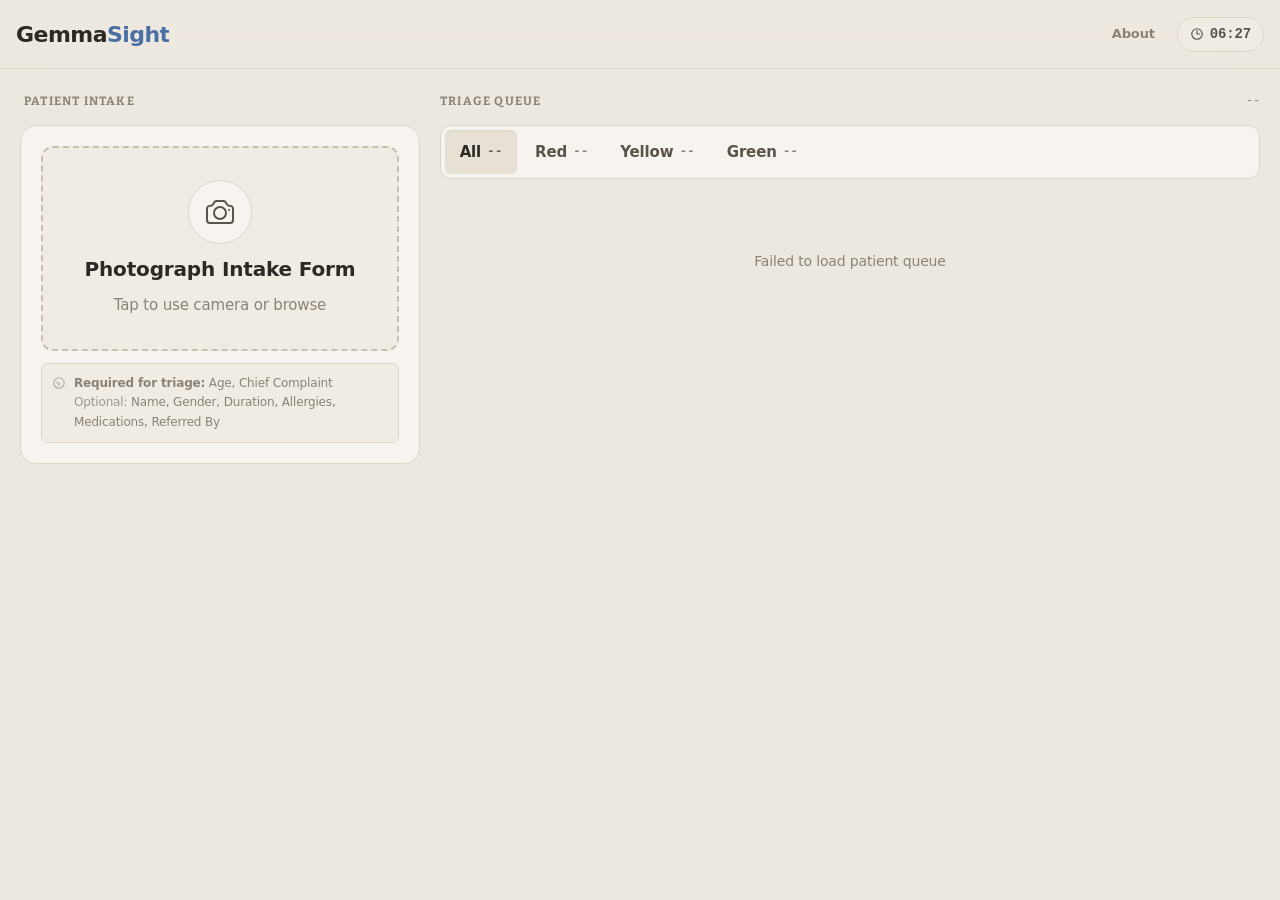
==== commit 0ae68ff3: "rename: GemmaSight → PaperSight + Gemma attribution Compliant with Google's External Gemma Model Var" ====
--- a/static/index.html
+++ b/static/index.html
@@ -3,7 +3,7 @@
 <head>
     <meta charset="UTF-8">
     <meta name="viewport" content="width=device-width, initial-scale=1.0, viewport-fit=cover">
-    <title>GemmaSight — Clinical Triage</title>
+    <title>PaperSight — Clinical Triage</title>
     <script src="/static/tailwindcss.js"></script>
     <script>
         tailwind.config = {
@@ -239,7 +239,7 @@
         }
         .data-cell {
             background: var(--bg-secondary);
-            padding: 14px 18px;
+            padding: 18px 20px;
             border-bottom: 1px solid var(--border-subtle);
             transition: background 0.15s ease;
         }
@@ -250,20 +250,20 @@
             .data-cell:nth-last-child(1):nth-child(odd) { border-bottom: none; }
         }
         .data-label {
-            font-size: 10px;
+            font-size: 11px;
             font-weight: 700;
             text-transform: uppercase;
-            letter-spacing: 0.08em;
+            letter-spacing: 0.07em;
             color: var(--text-muted);
             margin-bottom: 7px;
         }
         .data-value {
             font-family: var(--font-mono);
-            font-size: 15px;
-            font-weight: 500;
+            font-size: 16px;
+            font-weight: 600;
             color: var(--text-primary);
             word-break: break-word;
-            line-height: 1.4;
+            line-height: 1.45;
         }
         .data-value.unreadable { color: var(--text-muted); font-style: italic; }
         .data-value.extracted { color: var(--text-primary); }
@@ -311,12 +311,12 @@
             gap: 6px;
         }
         .rule-tag {
-            padding: 4px 10px;
+            padding: 6px 14px;
             background: var(--bg-tertiary);
             border: 1px solid var(--border-subtle);
             border-radius: 100px;
             font-family: var(--font-mono);
-            font-size: 12px;
+            font-size: 14px;
             color: var(--text-secondary);
         }
         .loading {
@@ -672,7 +672,7 @@
     <div id="aboutOverlay" class="modal-overlay fixed inset-0 z-[500] flex items-end md:items-center justify-center bg-[rgba(44,40,36,0.5)] backdrop-blur-xl">
         <div class="modal w-full md:max-w-md md:rounded-2xl rounded-t-2xl bg-parchment-light border border-border-light max-h-[92vh] md:max-h-[90vh] overflow-y-auto">
             <div class="flex items-center justify-between px-5 py-4 md:px-6 border-b border-border-light">
-                <div class="text-base font-bold">About GemmaSight</div>
+                <div class="text-base font-bold">About PaperSight</div>
                 <button id="aboutClose" class="w-11 h-11 bg-parchment-muted border border-border-light rounded-md text-ink-light cursor-pointer flex items-center justify-center transition-colors hover:bg-parchment-elevated hover:text-ink">
                     <svg xmlns="http://www.w3.org/2000/svg" width="18" height="18" fill="none" viewBox="0 0 24 24" stroke="currentColor" stroke-width="2">
                         <path stroke-linecap="round" stroke-linejoin="round" d="M6 18L18 6M6 6l12 12" />
@@ -683,7 +683,7 @@
                 <div>
                     <div class="text-[0.6875rem] font-bold uppercase tracking-widest text-ink-muted mb-3">What it does</div>
                     <p class="text-sm leading-relaxed text-ink-light">
-                        GemmaSight photographs paper intake forms, extracts patient data using the <strong>Gemma 4</strong> vision model, and assigns clinical triage priority based on WHO ETAT and SATS guidelines.
+                        PaperSight photographs paper intake forms, extracts patient data using the <strong>Gemma 4 E2B</strong> vision model via Ollama, and assigns clinical triage priority based on WHO ETAT and SATS guidelines.
                     </p>
                 </div>
                 <div>
@@ -718,8 +718,9 @@
                         <li>Use filter tabs to view patients by priority level</li>
                     </ol>
                 </div>
-                <div class="pt-2 border-t border-border-light text-xs text-ink-muted">
-                    Model: Gemma 4 E2B · Triage: WHO ETAT + SATS
+                <div class="pt-2 border-t border-border-light text-xs text-ink-muted space-y-1">
+                    <div>Powered by Gemma 4 E2B via Ollama · Triage: WHO ETAT + SATS</div>
+                    <div>Gemma is a trademark of Google LLC.</div>
                 </div>
             </div>
         </div>
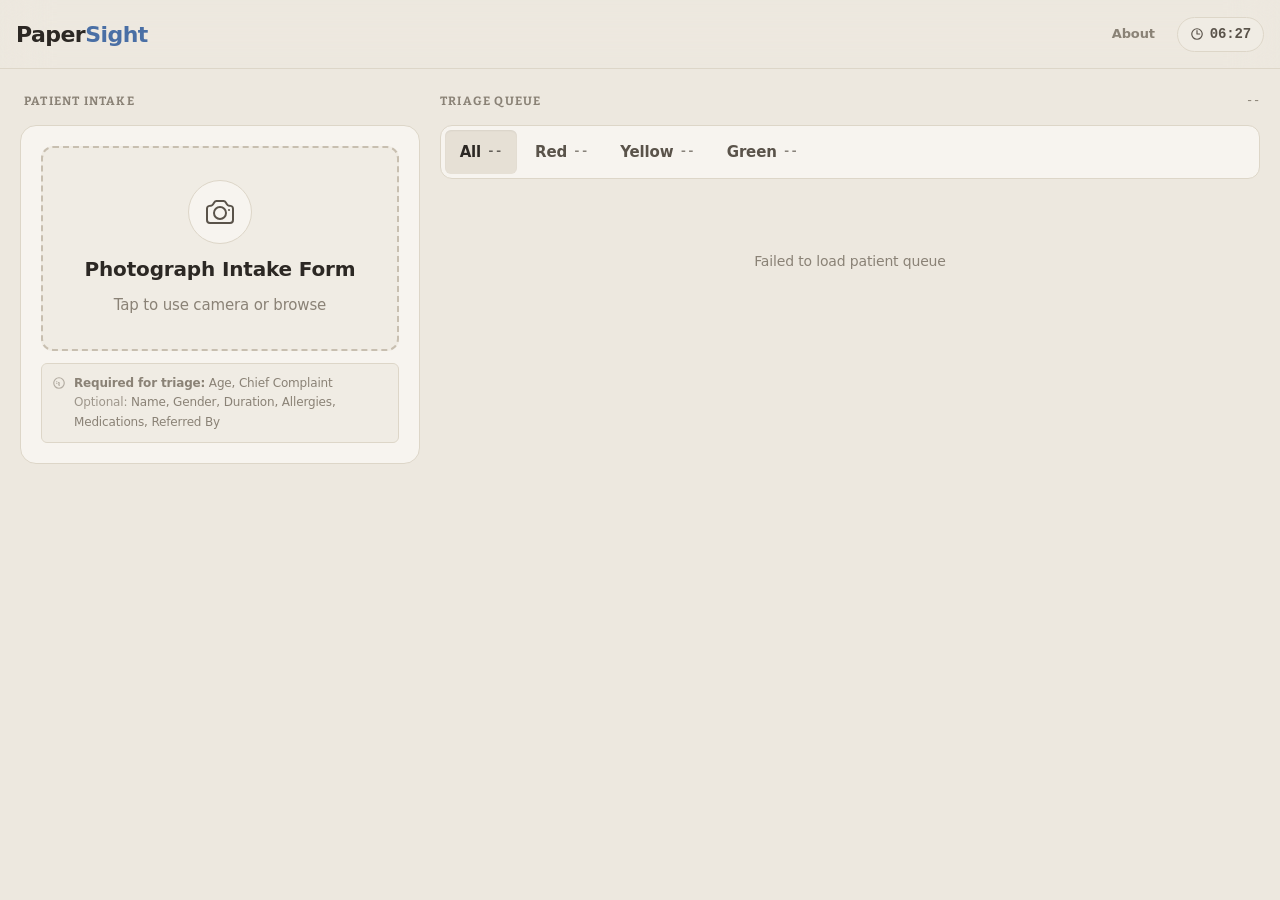
==== commit 999e690e: "fix: update header logo GemmaSight → PaperSight Missed the split-text header logo in the previous re" ====
--- a/static/index.html
+++ b/static/index.html
@@ -528,7 +528,7 @@
 <body class="bg-parchment text-ink antialiased">
     <header class="sticky top-0 z-50 flex items-center justify-between gap-3 px-4 py-3 bg-parchment-light/92 backdrop-blur-xl border-b border-border-light min-h-[60px]">
         <div class="text-[clamp(1.125rem,1rem+0.5vw,1.375rem)] font-extrabold tracking-tight text-ink truncate">
-            Gemma<span class="text-triage-blue">Sight</span>
+            Paper<span class="text-triage-blue">Sight</span>
         </div>
         <div class="flex items-center gap-2.5 shrink-0">
             <button id="aboutBtn" class="px-3 py-2 bg-transparent border-none text-ink-muted font-semibold text-[clamp(0.6875rem,0.625rem+0.3vw,0.8125rem)] cursor-pointer transition-colors hover:text-ink min-h-[44px]">About</button>
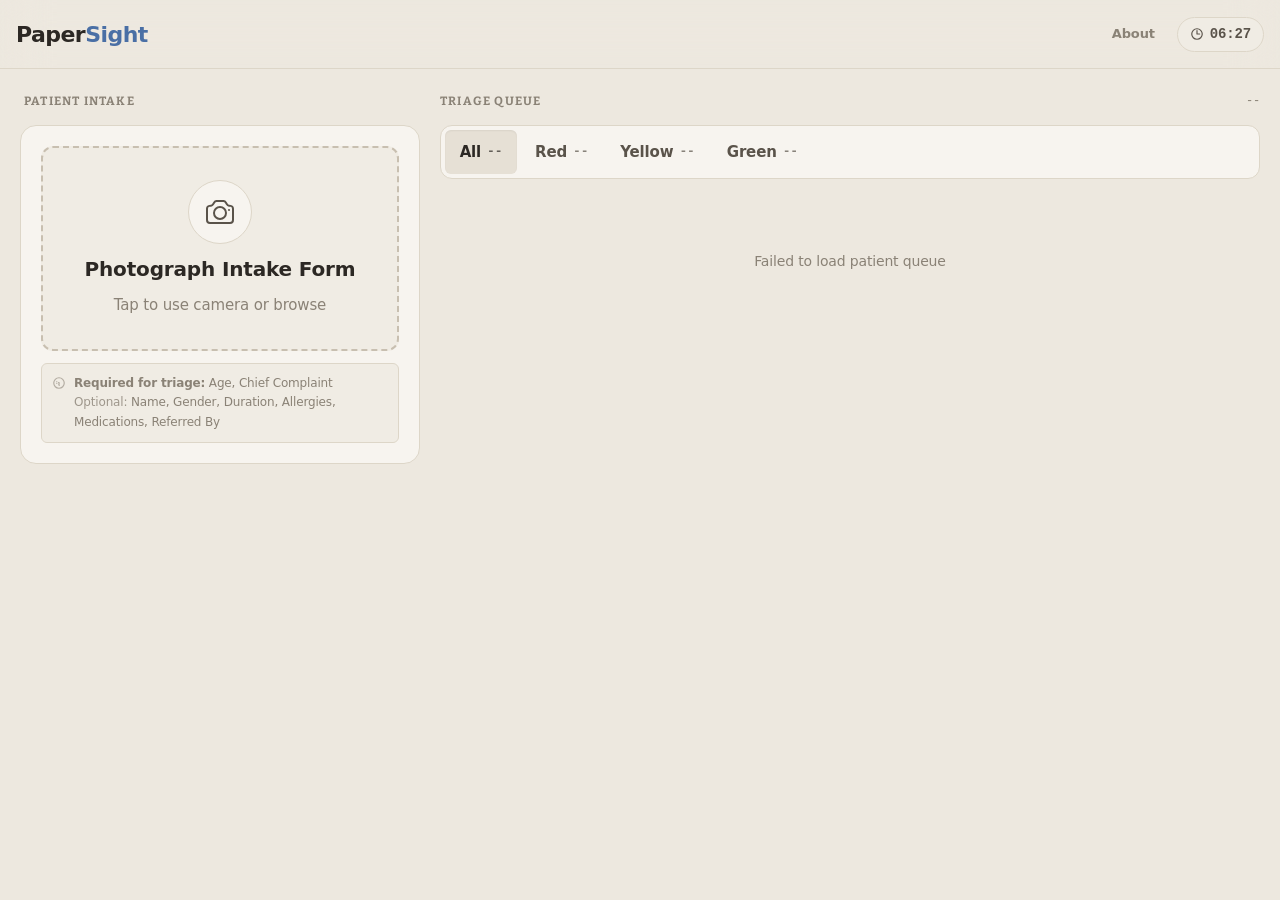
==== commit a8dd1f4b: "Refactor static frontend into modules" ====
--- a/static/index.html
+++ b/static/index.html
@@ -5,525 +5,8 @@
     <meta name="viewport" content="width=device-width, initial-scale=1.0, viewport-fit=cover">
     <title>PaperSight — Clinical Triage</title>
     <script src="/static/tailwindcss.js"></script>
-    <script>
-        tailwind.config = {
-            theme: {
-                extend: {
-                    colors: {
-                        parchment: {
-                            DEFAULT: '#ede8df',
-                            light: '#f7f4ef',
-                            muted: '#f0ece4',
-                            elevated: '#e6e0d5',
-                        },
-                        ink: {
-                            DEFAULT: '#2c2824',
-                            light: '#5a534a',
-                            muted: '#8a8276',
-                        },
-                        'border-light': '#ddd6c8',
-                        'border-dark': '#c8bfb0',
-                        triage: {
-                            red: '#c23b3b',
-                            yellow: '#b8860b',
-                            green: '#3d7a5e',
-                            blue: '#4a6fa5',
-                        }
-                    },
-                    fontFamily: {
-                        mono: ['"SF Mono"', '"Fira Code"', '"Cascadia Code"', '"Source Code Pro"', 'Consolas', '"Courier New"', 'monospace'],
-                    }
-                }
-            }
-        }
-    </script>
-    <style>
-        @font-face {
-            font-family: 'Bitter';
-            font-style: normal;
-            font-weight: 700;
-            font-display: swap;
-            src: url('/static/fonts/bitter-bold.woff2') format('woff2');
-            unicode-range: U+0000-00FF, U+0131, U+0152-0153, U+02BB-02BC, U+02C6, U+02DA, U+02DC, U+0304, U+0308, U+0329, U+2000-206F, U+20AC, U+2122, U+2191, U+2193, U+2212, U+2215, U+FEFF, U+FFFD;
-        }
-        :root {
-            --red: #c23b3b;
-            --red-dim: #f5e0e0;
-            --red-glow: rgba(194, 59, 59, 0.18);
-            --yellow: #b8860b;
-            --yellow-dim: #f5ecd0;
-            --yellow-glow: rgba(184, 134, 11, 0.18);
-            --green: #3d7a5e;
-            --green-dim: #e0f0e6;
-            --green-glow: rgba(61, 122, 94, 0.15);
-            --blue: #4a6fa5;
-            --blue-glow: rgba(74, 111, 165, 0.15);
-            --bg-secondary: #f7f4ef;
-            --bg-tertiary: #f0ece4;
-            --bg-elevated: #e6e0d5;
-            --text-primary: #2c2824;
-            --text-secondary: #5a534a;
-            --text-muted: #8a8276;
-            --border-subtle: #ddd6c8;
-            --border-dark: #c8bfb0;
-            --font-display: -apple-system, BlinkMacSystemFont, 'Segoe UI', Roboto, 'Helvetica Neue', Arial, sans-serif;
-            --font-mono: 'SF Mono', 'Fira Code', 'Cascadia Code', 'Source Code Pro', Consolas, 'Courier New', monospace;
-            --font-header: 'Bitter', Georgia, 'Times New Roman', serif;
-            --radius-sm: 6px;
-            --radius-md: 10px;
-        }
-        html {
-            font-size: 16px;
-            overflow-x: hidden;
-            -webkit-tap-highlight-color: transparent;
-        }
-        body {
-            min-height: 100vh;
-            min-height: -webkit-fill-available;
-            -webkit-font-smoothing: antialiased;
-            overflow-x: hidden;
-            padding-bottom: env(safe-area-inset-bottom, 0px);
-            line-height: 1.55;
-            letter-spacing: -0.01em;
-        }
-        h2, h3, h4 { font-family: var(--font-header); letter-spacing: -0.02em; }
-
-        .triage-banner.red { background: var(--red-glow); }
-        .triage-banner.yellow { background: var(--yellow-glow); }
-        .triage-banner.green { background: var(--green-glow); }
-        .triage-banner.blue { background: var(--blue-glow); }
-        .triage-indicator.red { background: #c23b3b; color: white; }
-        .triage-indicator.yellow { background: #b8860b; color: white; }
-        .triage-indicator.green { background: #3d7a5e; color: white; }
-        .triage-indicator.blue { background: #4a6fa5; color: white; }
-        .patient-item.red::before { background: #c23b3b; }
-        .patient-item.yellow::before { background: #b8860b; }
-        .patient-item.green::before { background: #3d7a5e; }
-        .patient-item.blue::before { background: #4a6fa5; }
-        .patient-priority.red { background: #c23b3b; color: white; box-shadow: 0 0 0 4px var(--red-glow), inset 0 0 0 2px rgba(255,255,255,0.35); }
-        .patient-priority.yellow { background: #b8860b; color: white; box-shadow: 0 0 0 4px var(--yellow-glow), inset 0 0 0 2px rgba(255,255,255,0.35); }
-        .patient-priority.green { background: #3d7a5e; color: white; box-shadow: 0 0 0 4px var(--green-glow), inset 0 0 0 2px rgba(255,255,255,0.35); }
-        .patient-priority.blue { background: #4a6fa5; color: white; box-shadow: 0 0 0 4px var(--blue-glow), inset 0 0 0 2px rgba(255,255,255,0.35); }
-        .field-status.ok { background: #3d7a5e; }
-        .field-status.miss { background: #8a8276; opacity: 0.4; }
-        .data-value.missing { color: #8a8276; font-style: italic; }
-        .triage-banner {
-            padding: 22px 24px;
-            display: flex;
-            align-items: center;
-            gap: 16px;
-            position: relative;
-            overflow: hidden;
-        }
-        .triage-banner::before {
-            content: '';
-            position: absolute;
-            left: 0; top: 0; bottom: 0;
-            width: 5px;
-        }
-        .triage-banner.red::before { background: var(--red); }
-        .triage-banner.yellow::before { background: var(--yellow); }
-        .triage-banner.green::before { background: var(--green); }
-        .triage-banner.blue::before { background: var(--blue); }
-        .triage-indicator {
-            width: 48px;
-            height: 48px;
-            border-radius: 50%;
-            display: flex;
-            align-items: center;
-            justify-content: center;
-            font-family: var(--font-mono);
-            font-weight: 700;
-            font-size: 11px;
-            text-transform: uppercase;
-            letter-spacing: 0.5px;
-            flex-shrink: 0;
-        }
-        .patient-item {
-            background: var(--bg-secondary);
-            padding: 14px 16px;
-            display: flex;
-            align-items: center;
-            gap: 12px;
-            cursor: pointer;
-            transition: all 0.2s ease;
-            position: relative;
-            min-height: 52px;
-            touch-action: manipulation;
-            border-radius: 12px;
-            box-shadow: 0 1px 3px rgba(44,40,36,0.05), 0 1px 2px rgba(44,40,36,0.03);
-            border: 1px solid transparent;
-        }
-        .patient-item.red {
-            background: linear-gradient(90deg, rgba(194,59,59,0.04) 0%, var(--bg-secondary) 12%);
-            border-color: rgba(194,59,59,0.12);
-        }
-        .patient-item.yellow {
-            background: linear-gradient(90deg, rgba(184,134,11,0.04) 0%, var(--bg-secondary) 12%);
-            border-color: rgba(184,134,11,0.12);
-        }
-        .patient-item.green {
-            background: linear-gradient(90deg, rgba(61,122,94,0.04) 0%, var(--bg-secondary) 12%);
-            border-color: rgba(61,122,94,0.10);
-        }
-        .patient-item.blue {
-            background: linear-gradient(90deg, rgba(74,111,165,0.04) 0%, var(--bg-secondary) 12%);
-            border-color: rgba(74,111,165,0.10);
-        }
-        .patient-item:hover {
-            background: var(--bg-tertiary);
-            box-shadow: 0 4px 12px rgba(44,40,36,0.08);
-            transform: translateY(-1px);
-        }
-        .patient-item:active { transform: translateY(0); }
-        .patient-item::before {
-            content: '';
-            position: absolute;
-            left: 0; top: 8px; bottom: 8px;
-            width: 5px;
-            border-radius: 0 3px 3px 0;
-        }
-        .patient-priority {
-            width: 36px;
-            height: 36px;
-            border-radius: 50%;
-            display: flex;
-            align-items: center;
-            justify-content: center;
-            font-family: var(--font-mono);
-            font-weight: 700;
-            font-size: 11px;
-            flex-shrink: 0;
-            box-shadow: inset 0 0 0 2px currentColor;
-        }
-        .patient-info { flex: 1; min-width: 0; }
-        .patient-name {
-            font-size: clamp(0.9375rem, 0.85rem + 0.4vw, 1.0625rem);
-            font-weight: 600;
-            margin-bottom: 4px;
-            white-space: nowrap;
-            overflow: hidden;
-            text-overflow: ellipsis;
-            line-height: 1.3;
-            letter-spacing: -0.01em;
-        }
-        .patient-name.unknown {
-            color: var(--text-muted);
-            font-style: italic;
-            font-weight: 500;
-        }
-        .patient-details {
-            font-size: clamp(0.8125rem, 0.75rem + 0.3vw, 0.9375rem);
-            color: var(--text-secondary);
-            white-space: nowrap;
-            overflow: hidden;
-            text-overflow: ellipsis;
-            line-height: 1.35;
-        }
-        .patient-time {
-            font-family: var(--font-mono);
-            font-size: 12px;
-            color: var(--text-muted);
-            flex-shrink: 0;
-            letter-spacing: 0.02em;
-        }
-        .data-grid {
-            display: grid;
-            grid-template-columns: 1fr;
-            border: 1px solid var(--border-subtle);
-            border-radius: var(--radius-md);
-            overflow: hidden;
-        }
-        @media (min-width: 500px) {
-            .data-grid { grid-template-columns: 1fr 1fr; }
-        }
-        .data-cell {
-            background: var(--bg-secondary);
-            padding: 18px 20px;
-            border-bottom: 1px solid var(--border-subtle);
-            transition: background 0.15s ease;
-        }
-        .data-cell:last-child { border-bottom: none; }
-        @media (min-width: 500px) {
-            .data-cell:nth-child(odd) { border-right: 1px solid var(--border-subtle); }
-            .data-cell:nth-last-child(2):nth-child(even),
-            .data-cell:nth-last-child(1):nth-child(odd) { border-bottom: none; }
-        }
-        .data-label {
-            font-size: 11px;
-            font-weight: 700;
-            text-transform: uppercase;
-            letter-spacing: 0.07em;
-            color: var(--text-muted);
-            margin-bottom: 7px;
-        }
-        .data-value {
-            font-family: var(--font-mono);
-            font-size: 16px;
-            font-weight: 600;
-            color: var(--text-primary);
-            word-break: break-word;
-            line-height: 1.45;
-        }
-        .data-value.unreadable { color: var(--text-muted); font-style: italic; }
-        .data-value.extracted { color: var(--text-primary); }
-        .field-status {
-            display: inline-block;
-            width: 6px;
-            height: 6px;
-            border-radius: 50%;
-            margin-right: 6px;
-            vertical-align: middle;
-        }
-        .filter-tab.active {
-            background: var(--bg-elevated);
-            color: var(--text-primary);
-            box-shadow: inset 0 1px 2px rgba(0,0,0,0.06);
-        }
-        .empty-state {
-            text-align: center;
-            padding: 56px 24px;
-            color: var(--text-muted);
-        }
-        .empty-state-icon {
-            width: 56px;
-            height: 56px;
-            margin: 0 auto 20px;
-            background: var(--bg-tertiary);
-            border: 1px solid var(--border-subtle);
-            border-radius: 50%;
-            display: flex;
-            align-items: center;
-            justify-content: center;
-        }
-        .empty-state-icon svg {
-            width: 24px;
-            height: 24px;
-            opacity: 0.4;
-        }
-        .empty-state p {
-            font-size: 14px;
-            font-weight: 500;
-        }
-        .rules-list {
-            display: flex;
-            flex-wrap: wrap;
-            gap: 6px;
-        }
-        .rule-tag {
-            padding: 6px 14px;
-            background: var(--bg-tertiary);
-            border: 1px solid var(--border-subtle);
-            border-radius: 100px;
-            font-family: var(--font-mono);
-            font-size: 14px;
-            color: var(--text-secondary);
-        }
-        .loading {
-            display: none;
-            flex-direction: column;
-            align-items: center;
-            gap: 16px;
-            padding: 48px 24px;
-        }
-        .loading.active { display: flex; }
-        .error-banner {
-            padding: 16px 20px;
-            background: var(--red-glow);
-            border: 1px solid var(--red-dim);
-            border-radius: var(--radius-md);
-            margin-bottom: 16px;
-            display: none;
-        }
-        .error-banner.active { display: block; }
-        .error-banner h4 {
-            font-size: 14px;
-            font-weight: 700;
-            color: var(--red);
-            margin-bottom: 4px;
-        }
-        .error-banner p {
-            font-size: 13px;
-            color: #991b1b;
-        }
-        .delete-btn {
-            padding: 10px 14px;
-            background: transparent;
-            border: 1px solid var(--red-dim);
-            border-radius: var(--radius-sm);
-            color: var(--red);
-            font-family: var(--font-display);
-            font-size: 13px;
-            font-weight: 600;
-            cursor: pointer;
-            transition: all 0.2s ease;
-            display: inline-flex;
-            align-items: center;
-            gap: 6px;
-            min-height: 44px;
-        }
-        .delete-btn:hover {
-            background: var(--red-glow);
-            border-color: var(--red);
-        }
-        .delete-btn.confirm {
-            background: var(--red);
-            color: white;
-            border-color: var(--red);
-        }
-        #captureBtn {
-            animation: breathe 3s ease-in-out infinite;
-        }
-        #captureBtn:hover, #captureBtn.dragover {
-            animation: none;
-        }
-        #captureBtn.dragover {
-            border-color: var(--blue);
-            background: var(--blue-glow);
-        }
-        @keyframes breathe {
-            0%, 100% { border-color: var(--border-dark); box-shadow: 0 0 0 0 rgba(74,111,165,0); }
-            50% { border-color: #b0a898; box-shadow: 0 0 0 4px rgba(74,111,165,0.06); }
-        }
-        @keyframes stamp {
-            0% { transform: scale(0.6); opacity: 0; }
-            60% { transform: scale(1.08); opacity: 1; }
-            100% { transform: scale(1); opacity: 1; }
-        }
-        .stamp-in { animation: stamp 0.45s cubic-bezier(0.16, 1.4, 0.3, 1) forwards; }
-        .escalation-box {
-            padding: 12px 16px;
-            background: var(--yellow-glow);
-            border: 1px solid var(--yellow-dim);
-            border-radius: var(--radius-md);
-            display: flex;
-            align-items: center;
-            gap: 10px;
-        }
-        .escalation-box svg {
-            width: 18px;
-            height: 18px;
-            color: var(--yellow);
-            flex-shrink: 0;
-        }
-        .escalation-text {
-            font-size: 13px;
-            color: #92400e;
-            font-weight: 500;
-        }
-        @keyframes spin { to { transform: rotate(360deg); } }
-        .spinner { animation: spin 1s linear infinite; }
-        @keyframes fadeInUp {
-            from { opacity: 0; transform: translateY(20px); }
-            to { opacity: 1; transform: translateY(0); }
-        }
-        .animate-in { animation: fadeInUp 0.5s cubic-bezier(0.16, 1, 0.3, 1) forwards; }
-        .toast {
-            position: fixed;
-            bottom: 24px;
-            left: 50%;
-            z-index: 1000;
-            padding: 14px 24px;
-            background: var(--text-primary);
-            color: var(--bg-secondary);
-            border-radius: var(--radius-md);
-            box-shadow: 0 8px 32px rgba(0,0,0,0.15);
-            font-size: 14px;
-            font-weight: 500;
-            min-width: 200px;
-            text-align: center;
-            white-space: nowrap;
-            transform: translateX(-50%) translateY(100px);
-            opacity: 0;
-            transition: all 0.4s cubic-bezier(0.16, 1, 0.3, 1);
-        }
-        .toast.show { transform: translateX(-50%) translateY(0); opacity: 1; }
-        .modal-section {
-            margin-bottom: 28px;
-            padding-bottom: 28px;
-            border-bottom: 1px solid var(--border-subtle);
-        }
-        .modal-section:last-child {
-            margin-bottom: 0;
-            padding-bottom: 0;
-            border-bottom: none;
-        }
-        .modal-section-title {
-            font-size: 10px;
-            font-weight: 800;
-            text-transform: uppercase;
-            letter-spacing: 0.14em;
-            color: var(--text-primary);
-            margin-bottom: 16px;
-            padding-left: 10px;
-            border-left: 3px solid var(--border-dark);
-        }
-        .triage-info {
-            display: flex;
-            flex-direction: column;
-            gap: 4px;
-            flex: 1;
-            min-width: 0;
-        }
-        .triage-info h3 {
-            font-family: var(--font-header);
-            font-size: clamp(1.35rem, 1.15rem + 0.7vw, 1.65rem);
-            font-weight: 700;
-            color: var(--text-primary);
-            line-height: 1.15;
-            margin: 0;
-            letter-spacing: -0.02em;
-        }
-        .triage-info p {
-            font-size: clamp(0.8125rem, 0.75rem + 0.3vw, 0.9375rem);
-            color: var(--text-secondary);
-            line-height: 1.4;
-            margin: 0;
-        }
-        .triage-meta {
-            text-align: right;
-            flex-shrink: 0;
-            display: flex;
-            flex-direction: column;
-            gap: 2px;
-            align-items: flex-end;
-        }
-        .triage-wait {
-            font-family: var(--font-mono);
-            font-size: clamp(1.375rem, 1.2rem + 0.6vw, 1.75rem);
-            font-weight: 700;
-            color: var(--text-primary);
-            line-height: 1;
-        }
-        .triage-wait-label {
-            font-size: 10px;
-            font-weight: 700;
-            text-transform: uppercase;
-            letter-spacing: 0.1em;
-            color: var(--text-muted);
-        }
-        .modal-body { padding: 0; }
-        .modal-pad { padding: 24px; }
-        @media (min-width: 768px) {
-            .modal-pad { padding: 28px 32px; }
-        }
-        .modal-overlay { opacity: 0; visibility: hidden; transition: all 0.3s ease; }
-        .modal-overlay.active { opacity: 1; visibility: visible; }
-        .modal { transform: translateY(100%); transition: transform 0.4s cubic-bezier(0.16, 1, 0.3, 1); }
-        .modal-overlay.active .modal { transform: translateY(0); }
-        @media (min-width: 768px) {
-            .modal { transform: translateY(40px) scale(0.95); }
-            .modal-overlay.active .modal { transform: translateY(0) scale(1); }
-        }
-        .scrollbar-hide::-webkit-scrollbar { display: none; }
-        .scrollbar-hide { -ms-overflow-style: none; scrollbar-width: none; }
-        @media screen and (-webkit-min-device-pixel-ratio: 2) {
-            body { -webkit-text-size-adjust: 100%; text-size-adjust: 100%; }
-        }
-        @media print {
-            .no-print { display: none !important; }
-        }
-    </style>
+    <script src="/static/js/tailwind-config.js"></script>
+    <link rel="stylesheet" href="/static/css/theme.css">
 </head>
 <body class="bg-parchment text-ink antialiased">
     <header class="sticky top-0 z-50 flex items-center justify-between gap-3 px-4 py-3 bg-parchment-light/92 backdrop-blur-xl border-b border-border-light min-h-[60px]">
@@ -596,7 +79,7 @@
                                 <img id="previewImage" class="w-full max-h-[300px] object-cover rounded-lg" alt="Uploaded form">
                             </div>
                             <div id="dataGrid" class="grid grid-cols-1 sm:grid-cols-2 gap-px bg-border-light rounded-lg overflow-hidden"></div>
-                            <button id="printBtn" onclick="printTriageCard()" class="inline-flex items-center gap-1.5 px-4 py-2.5 mt-4 bg-parchment-muted border border-border-dark rounded-md text-ink-light font-semibold text-sm cursor-pointer transition-colors hover:bg-parchment-elevated hover:text-ink min-h-[44px]">
+                            <button id="printBtn" class="inline-flex items-center gap-1.5 px-4 py-2.5 mt-4 bg-parchment-muted border border-border-dark rounded-md text-ink-light font-semibold text-sm cursor-pointer transition-colors hover:bg-parchment-elevated hover:text-ink min-h-[44px]">
                                 <svg xmlns="http://www.w3.org/2000/svg" width="16" height="16" fill="none" viewBox="0 0 24 24" stroke="currentColor" stroke-width="2">
                                     <path stroke-linecap="round" stroke-linejoin="round" d="M6.72 13.829c-.24.03-.48.062-.72.096m.72-.096a42.415 42.415 0 0110.56 0m-10.56 0L6.34 18m10.94-4.171c.24.03.48.062.72.096m-.72-.096L17.66 18m0 0l.229 2.523a1.125 1.125 0 01-1.12 1.227H7.231c-.662 0-1.18-.568-1.12-1.227L6.34 18m11.318 0h1.091A2.25 2.25 0 0021 15.75V9.456c0-1.081-.768-2.015-1.837-2.175a48.055 48.055 0 00-1.913-.247M6.34 18H5.25A2.25 2.25 0 013 15.75V9.456c0-1.081.768-2.015 1.837-2.175a48.041 48.041 0 011.913-.247m10.5 0a48.536 48.536 0 00-10.5 0m10.5 0V3.375c0-.621-.504-1.125-1.125-1.125h-8.25c-.621 0-1.125.504-1.125 1.125v3.659M18 10.5h.008v.008H18V10.5z" />
                                 </svg>
@@ -728,407 +211,6 @@
 
     <div id="toast" class="toast fixed bottom-6 left-1/2 -translate-x-1/2 px-6 py-3.5 bg-ink text-parchment-light rounded-lg z-[1000] shadow-[0_8px_32px_rgba(0,0,0,0.15)] font-medium text-sm"></div>
 
-<script>
-        const API_BASE = '';
-
-        const captureBtn = document.getElementById('captureBtn');
-        const captureInput = document.getElementById('captureInput');
-        const resultsSection = document.getElementById('resultsSection');
-        const loading = document.getElementById('loading');
-        const loadingText = document.getElementById('loadingText');
-        const dataGrid = document.getElementById('dataGrid');
-        const patientList = document.getElementById('patientList');
-        const previewImage = document.getElementById('previewImage');
-        const previewWrapper = document.getElementById('previewWrapper');
-        const toast = document.getElementById('toast');
-        const queueCount = document.getElementById('queueCount');
-        const filterTabs = document.getElementById('filterTabs');
-        const modalOverlay = document.getElementById('modalOverlay');
-        const modalClose = document.getElementById('modalClose');
-        const modalBody = document.getElementById('modalBody');
-        const modalDelete = document.getElementById('modalDelete');
-        const deleteLabel = document.getElementById('deleteLabel');
-        const liveClock = document.getElementById('liveClock');
-        const clockTime = document.getElementById('clockTime');
-        const aboutBtn = document.getElementById('aboutBtn');
-        const aboutOverlay = document.getElementById('aboutOverlay');
-        const aboutClose = document.getElementById('aboutClose');
-        const errorBanner = document.getElementById('errorBanner');
-        const errorTitle = document.getElementById('errorTitle');
-        const errorDetail = document.getElementById('errorDetail');
-
-        const triageBanner = document.getElementById('triageBanner');
-        const triageIndicator = document.getElementById('triageIndicator');
-        const triageTitle = document.getElementById('triageTitle');
-        const triageAction = document.getElementById('triageAction');
-        const triageWait = document.getElementById('triageWait');
-
-        let currentFilter = 'all';
-        let allPatients = [];
-        let currentModalPatientId = null;
-        let deleteConfirm = false;
-
-        function init() {
-            updateClock();
-            setInterval(updateClock, 1000);
-            setupEventListeners();
-            loadPatients();
-        }
-
-        function updateClock() {
-            const now = new Date();
-            const h = now.getHours().toString().padStart(2, '0');
-            const m = now.getMinutes().toString().padStart(2, '0');
-            clockTime.textContent = `${h}:${m}`;
-        }
-
-        function setupEventListeners() {
-            captureBtn.addEventListener('click', (e) => {
-                if (e.target !== captureInput) captureInput.click();
-            });
-            captureBtn.addEventListener('dragover', (e) => {
-                e.preventDefault();
-                captureBtn.classList.add('dragover');
-            });
-            captureBtn.addEventListener('dragleave', () => {
-                captureBtn.classList.remove('dragover');
-            });
-            captureBtn.addEventListener('drop', (e) => {
-                e.preventDefault();
-                captureBtn.classList.remove('dragover');
-                const files = e.dataTransfer.files;
-                if (files.length > 0) handleFile(files[0]);
-            });
-            captureInput.addEventListener('change', (e) => {
-                if (e.target.files.length > 0) handleFile(e.target.files[0]);
-            });
-
-            filterTabs.addEventListener('click', (e) => {
-                const tab = e.target.closest('.filter-tab');
-                if (!tab) return;
-                currentFilter = tab.dataset.filter;
-                document.querySelectorAll('.filter-tab').forEach(t => t.classList.remove('active'));
-                tab.classList.add('active');
-                renderPatientList();
-            });
-
-            modalClose.addEventListener('click', closeModal);
-            modalDelete.addEventListener('click', handleDelete);
-            modalOverlay.addEventListener('click', (e) => {
-                if (e.target === modalOverlay) closeModal();
-            });
-
-            aboutBtn.addEventListener('click', openAbout);
-            aboutClose.addEventListener('click', closeAbout);
-            aboutOverlay.addEventListener('click', (e) => {
-                if (e.target === aboutOverlay) closeAbout();
-            });
-            document.addEventListener('keydown', (e) => {
-                if (e.key === 'Escape') closeModal();
-            });
-
-            patientList.addEventListener('click', (e) => {
-                const item = e.target.closest('.patient-item');
-                if (!item) return;
-                const id = parseInt(item.dataset.id);
-                const patient = allPatients.find(p => p.id === id);
-                if (patient) openModal(patient);
-            });
-        }
-
-        async function loadPatients() {
-            try {
-                const res = await fetch(`${API_BASE}/api/patients`);
-                const data = await res.json();
-                allPatients = data.patients || [];
-                updateFilterCounts();
-                renderPatientList();
-            } catch (err) {
-                console.error('Failed to load patients:', err);
-                patientList.innerHTML = `
-                    <div class="empty-state">
-                        <p>Failed to load patient queue</p>
-                    </div>
-                `;
-            }
-        }
-
-        async function handleFile(file) {
-            if (!file.type.startsWith('image/')) {
-                showToast('Please upload an image file', 'error');
-                return;
-            }
-
-            hideError();
-            resultsSection.classList.add('hidden');
-            loading.classList.add('active');
-            loadingText.textContent = 'Uploading and analyzing form...';
-
-            const reader = new FileReader();
-            reader.onload = (e) => {
-                previewImage.src = e.target.result;
-                previewWrapper.classList.remove('hidden');
-            };
-            reader.readAsDataURL(file);
-
-            const formData = new FormData();
-            formData.append('photo', file);
-
-            try {
-                const res = await fetch(`${API_BASE}/api/extract`, {
-                    method: 'POST',
-                    body: formData,
-                });
-
-                const data = await res.json();
-
-                if (!res.ok) {
-                    throw new Error(data.detail || data.error || `HTTP ${res.status}`);
-                }
-
-                loading.classList.remove('active');
-                showResults(data);
-                await loadPatients();
-                showToast('Patient analyzed and added to queue');
-            } catch (err) {
-                loading.classList.remove('active');
-                showError('Analysis Failed', err.message);
-                console.error('Upload error:', err);
-            }
-        }
-
-        const PATIENT_FIELDS = [
-            { key: 'patient_name', label: 'Patient Name' },
-            { key: 'age', label: 'Age' },
-            { key: 'gender', label: 'Gender' },
-            { key: 'chief_complaint', label: 'Chief Complaint' },
-            { key: 'duration', label: 'Duration' },
-            { key: 'allergies', label: 'Allergies' },
-            { key: 'medications', label: 'Medications' },
-            { key: 'referred_by', label: 'Referred By' },
-        ];
-
-        function renderFieldGrid(data, container) {
-            container.innerHTML = PATIENT_FIELDS.map(f => {
-                const value = data[f.key] || '';
-                const isMissing = !value || value === 'unreadable' || value === 'N/A' || value === 'none';
-                const displayValue = isMissing ? '\u2014' : value;
-                const statusClass = isMissing ? 'missing' : 'extracted';
-                const dotClass = isMissing ? 'miss' : 'ok';
-                return `<div class="data-cell"><div class="data-label"><span class="field-status ${dotClass}"></span>${f.label}</div><div class="data-value ${statusClass}">${displayValue}</div></div>`;
-            }).join('');
-        }
-
-        function showResults(data) {
-            resultsSection.classList.remove('hidden');
-            const triage = data.triage;
-            const extracted = data.extracted;
-
-            triageBanner.className = `triage-banner ${triage.priority}`;
-            triageIndicator.className = `triage-indicator ${triage.priority} stamp-in`;
-            triageIndicator.textContent = (triage.priority || '--').toUpperCase();
-            setTimeout(() => triageIndicator.classList.remove('stamp-in'), 500);
-            triageTitle.textContent = triage.priority_label || '--';
-            triageAction.textContent = triage.action || '--';
-            triageWait.textContent = triage.wait_time || '--';
-
-            renderFieldGrid(extracted, dataGrid);
-
-            resultsSection.scrollIntoView({ behavior: 'smooth', block: 'start' });
-        }
-
-        function updateFilterCounts() {
-            const counts = { all: allPatients.length, red: 0, yellow: 0, green: 0 };
-            allPatients.forEach(p => { if (counts[p.priority] !== undefined) counts[p.priority]++; });
-            document.getElementById('countAll').textContent = counts.all;
-            document.getElementById('countRed').textContent = counts.red;
-            document.getElementById('countYellow').textContent = counts.yellow;
-            document.getElementById('countGreen').textContent = counts.green;
-        }
-
-        function renderPatientList() {
-            const filtered = currentFilter === 'all'
-                ? allPatients
-                : allPatients.filter(p => p.priority === currentFilter);
-
-            queueCount.textContent = `${filtered.length} patient${filtered.length !== 1 ? 's' : ''}`;
-
-            if (filtered.length === 0) {
-                patientList.innerHTML = `
-                    <div class="empty-state">
-                        <div class="empty-state-icon">
-                            <svg xmlns="http://www.w3.org/2000/svg" fill="none" viewBox="0 0 24 24" stroke="currentColor">
-                                <path stroke-linecap="round" stroke-linejoin="round" stroke-width="1.5" d="M15 19.128a9.38 9.38 0 002.625.372 9.337 9.337 0 004.121-.952 4.125 4.125 0 00-7.533-2.493M15 19.128v-.003c0-1.113-.285-2.16-.786-3.07M15 19.128v.106A12.318 12.318 0 018.624 21c-2.331 0-4.512-.645-6.374-1.766l-.001-.109a6.375 6.375 0 0111.964-3.07M12 6.375a3.375 3.375 0 11-6.75 0 3.375 3.375 0 016.75 0zm8.25 2.25a2.625 2.625 0 11-5.25 0 2.625 2.625 0 015.25 0z" />
-                            </svg>
-                        </div>
-                        <p>No patients in this category</p>
-                    </div>
-                `;
-                return;
-            }
-
-            patientList.innerHTML = filtered.map((p, i) => {
-                const displayName = (!p.patient_name || p.patient_name === 'unreadable')
-                    ? `<span class="patient-name unknown">Unknown Patient</span>`
-                    : p.patient_name;
-                return `
-                <div class="patient-item ${p.priority} animate-in" data-id="${p.id}" style="animation-delay: ${i * 0.05}s">
-                    <div class="patient-priority ${p.priority}">${(p.priority || 'G').charAt(0).toUpperCase()}</div>
-                    <div class="patient-info">
-                        <div class="patient-name">${displayName}</div>
-                        <div class="patient-details">${p.age || '?'}y · ${p.chief_complaint || '—'}</div>
-                    </div>
-                    <div class="patient-time">${formatTime(p.created_at)}</div>
-                </div>
-            `}).join('');
-        }
-
-        async function handleDelete() {
-            if (!currentModalPatientId) return;
-            if (!deleteConfirm) {
-                deleteConfirm = true;
-                modalDelete.classList.add('confirm');
-                deleteLabel.textContent = 'Confirm Delete';
-                return;
-            }
-            try {
-                const res = await fetch(`${API_BASE}/api/patients/${currentModalPatientId}`, { method: 'DELETE' });
-                if (!res.ok) {
-                    const data = await res.json();
-                    throw new Error(data.error || `HTTP ${res.status}`);
-                }
-                closeModal();
-                await loadPatients();
-                showToast('Patient deleted');
-            } catch (err) {
-                showToast('Delete failed: ' + err.message, 'error');
-            }
-        }
-
-        function openModal(patient) {
-            currentModalPatientId = patient.id;
-            deleteConfirm = false;
-            modalDelete.classList.remove('confirm');
-            deleteLabel.textContent = 'Delete';
-            const modalName = (!patient.patient_name || patient.patient_name === 'unreadable')
-                ? 'Unknown Patient'
-                : patient.patient_name;
-            document.getElementById('modalTitle').textContent = modalName;
-
-            const dataGridHtml = document.createElement('div');
-            dataGridHtml.classList.add('data-grid');
-            renderFieldGrid(patient, dataGridHtml);
-
-            const rules = patient.matched_rules ? patient.matched_rules.split(',') : [];
-            const descriptions = patient.matched_descriptions ? patient.matched_descriptions.split('; ') : [];
-            const rulesHtml = descriptions.length > 0 && descriptions[0] !== ''
-                ? `<div class="rules-list">${descriptions.map((d, i) => `<span class="rule-tag">${rules[i] ? rules[i].trim() + ': ' : ''}${d.trim()}</span>`).join('')}</div>`
-                : '<p style="color: var(--text-muted); font-size: 13px;">No specific rules matched</p>';
-
-            const escalationHtml = patient.escalated
-                ? `<div class="modal-section">
-                    <div class="modal-section-title">Escalation</div>
-                    <div class="escalation-box">
-                        <svg xmlns="http://www.w3.org/2000/svg" fill="none" viewBox="0 0 24 24" stroke="currentColor" stroke-width="2">
-                            <path stroke-linecap="round" stroke-linejoin="round" d="M12 9v3.75m-9.303 3.376c-.866 1.5.217 3.374 1.948 3.374h14.71c1.73 0 2.813-1.874 1.948-3.374L13.949 3.378c-.866-1.5-3.032-1.5-3.898 0L2.697 16.126zM12 15.75h.007v.008H12v-.008z" />
-                        </svg>
-                        <span class="escalation-text">${patient.escalation_reason || 'Escalated due to risk factors'}</span>
-                    </div>
-                </div>`
-                : '';
-
-            modalBody.innerHTML = `
-                <div class="triage-banner ${patient.priority}" style="border-radius: 0;">
-                    <div class="triage-indicator ${patient.priority} stamp-in">${(patient.priority || '--').toUpperCase()}</div>
-                    <div class="triage-info">
-                        <h3>${patient.priority_label || '--'}</h3>
-                        <p>${patient.action || '--'}</p>
-                    </div>
-                    <div class="triage-meta">
-                        <div class="triage-wait">${patient.wait_time || '--'}</div>
-                        <div class="triage-wait-label">Wait Time</div>
-                    </div>
-                </div>
-                <div class="modal-pad">
-                    <div class="modal-section">
-                        <div class="modal-section-title">Extracted Data</div>
-                        ${dataGridHtml.outerHTML}
-                    </div>
-                    <div class="modal-section">
-                        <div class="modal-section-title">Matched Rules</div>
-                        ${rulesHtml}
-                    </div>
-                    ${escalationHtml}
-                    <div class="modal-section">
-                        <div class="modal-section-title">Metadata</div>
-                        <div class="data-grid" style="grid-template-columns: 1fr 1fr;">
-                            <div class="data-cell">
-                                <div class="data-label">Patient ID</div>
-                                <div class="data-value">#${patient.id}</div>
-                            </div>
-                            <div class="data-cell">
-                                <div class="data-label">Admitted</div>
-                                <div class="data-value">${patient.created_at || '--'}</div>
-                            </div>
-                        </div>
-                    </div>
-                </div>
-            `;
-
-            modalOverlay.classList.add('active');
-            document.body.style.overflow = 'hidden';
-        }
-
-        function closeModal() {
-            modalOverlay.classList.remove('active');
-            document.body.style.overflow = '';
-            currentModalPatientId = null;
-            deleteConfirm = false;
-            modalDelete.classList.remove('confirm');
-            deleteLabel.textContent = 'Delete';
-        }
-
-        function openAbout() {
-            aboutOverlay.classList.add('active');
-            document.body.style.overflow = 'hidden';
-        }
-
-        function closeAbout() {
-            aboutOverlay.classList.remove('active');
-            document.body.style.overflow = '';
-        }
-
-        function printTriageCard() {
-            window.print();
-        }
-
-        function formatTime(timestamp) {
-            if (!timestamp) return '';
-            const date = new Date(timestamp);
-            if (isNaN(date.getTime())) return timestamp;
-            const h = date.getHours().toString().padStart(2, '0');
-            const m = date.getMinutes().toString().padStart(2, '0');
-            return `${h}:${m}`;
-        }
-
-        function showToast(message, type = '') {
-            toast.textContent = message;
-            toast.className = `toast ${type}`;
-            requestAnimationFrame(() => toast.classList.add('show'));
-            setTimeout(() => toast.classList.remove('show'), 3000);
-        }
-
-        function showError(title, detail) {
-            errorTitle.textContent = title;
-            errorDetail.textContent = detail;
-            errorBanner.classList.add('active');
-        }
-
-        function hideError() {
-            errorBanner.classList.remove('active');
-        }
-
-        init();
-    </script>
+<script type="module" src="/static/js/main.js"></script>
 </body>
 </html>
--- a/static/css/theme.css
+++ b/static/css/theme.css
@@ -0,0 +1,485 @@
+@font-face {
+    font-family: 'Bitter';
+    font-style: normal;
+    font-weight: 700;
+    font-display: swap;
+    src: url('/static/fonts/bitter-bold.woff2') format('woff2');
+    unicode-range: U+0000-00FF, U+0131, U+0152-0153, U+02BB-02BC, U+02C6, U+02DA, U+02DC, U+0304, U+0308, U+0329, U+2000-206F, U+20AC, U+2122, U+2191, U+2193, U+2212, U+2215, U+FEFF, U+FFFD;
+}
+:root {
+    --red: #c23b3b;
+    --red-dim: #f5e0e0;
+    --red-glow: rgba(194, 59, 59, 0.18);
+    --yellow: #b8860b;
+    --yellow-dim: #f5ecd0;
+    --yellow-glow: rgba(184, 134, 11, 0.18);
+    --green: #3d7a5e;
+    --green-dim: #e0f0e6;
+    --green-glow: rgba(61, 122, 94, 0.15);
+    --blue: #4a6fa5;
+    --blue-glow: rgba(74, 111, 165, 0.15);
+    --bg-secondary: #f7f4ef;
+    --bg-tertiary: #f0ece4;
+    --bg-elevated: #e6e0d5;
+    --text-primary: #2c2824;
+    --text-secondary: #5a534a;
+    --text-muted: #8a8276;
+    --border-subtle: #ddd6c8;
+    --border-dark: #c8bfb0;
+    --font-display: -apple-system, BlinkMacSystemFont, 'Segoe UI', Roboto, 'Helvetica Neue', Arial, sans-serif;
+    --font-mono: 'SF Mono', 'Fira Code', 'Cascadia Code', 'Source Code Pro', Consolas, 'Courier New', monospace;
+    --font-header: 'Bitter', Georgia, 'Times New Roman', serif;
+    --radius-sm: 6px;
+    --radius-md: 10px;
+}
+html {
+    font-size: 16px;
+    overflow-x: hidden;
+    -webkit-tap-highlight-color: transparent;
+}
+body {
+    min-height: 100vh;
+    min-height: -webkit-fill-available;
+    -webkit-font-smoothing: antialiased;
+    overflow-x: hidden;
+    padding-bottom: env(safe-area-inset-bottom, 0px);
+    line-height: 1.55;
+    letter-spacing: -0.01em;
+}
+h2, h3, h4 { font-family: var(--font-header); letter-spacing: -0.02em; }
+
+.triage-banner.red { background: var(--red-glow); }
+.triage-banner.yellow { background: var(--yellow-glow); }
+.triage-banner.green { background: var(--green-glow); }
+.triage-banner.blue { background: var(--blue-glow); }
+.triage-indicator.red { background: #c23b3b; color: white; }
+.triage-indicator.yellow { background: #b8860b; color: white; }
+.triage-indicator.green { background: #3d7a5e; color: white; }
+.triage-indicator.blue { background: #4a6fa5; color: white; }
+.patient-item.red::before { background: #c23b3b; }
+.patient-item.yellow::before { background: #b8860b; }
+.patient-item.green::before { background: #3d7a5e; }
+.patient-item.blue::before { background: #4a6fa5; }
+.patient-priority.red { background: #c23b3b; color: white; box-shadow: 0 0 0 4px var(--red-glow), inset 0 0 0 2px rgba(255,255,255,0.35); }
+.patient-priority.yellow { background: #b8860b; color: white; box-shadow: 0 0 0 4px var(--yellow-glow), inset 0 0 0 2px rgba(255,255,255,0.35); }
+.patient-priority.green { background: #3d7a5e; color: white; box-shadow: 0 0 0 4px var(--green-glow), inset 0 0 0 2px rgba(255,255,255,0.35); }
+.patient-priority.blue { background: #4a6fa5; color: white; box-shadow: 0 0 0 4px var(--blue-glow), inset 0 0 0 2px rgba(255,255,255,0.35); }
+.field-status.ok { background: #3d7a5e; }
+.field-status.miss { background: #8a8276; opacity: 0.4; }
+.data-value.missing { color: #8a8276; font-style: italic; }
+.triage-banner {
+    padding: 22px 24px;
+    display: flex;
+    align-items: center;
+    gap: 16px;
+    position: relative;
+    overflow: hidden;
+}
+.triage-banner::before {
+    content: '';
+    position: absolute;
+    left: 0; top: 0; bottom: 0;
+    width: 5px;
+}
+.triage-banner.red::before { background: var(--red); }
+.triage-banner.yellow::before { background: var(--yellow); }
+.triage-banner.green::before { background: var(--green); }
+.triage-banner.blue::before { background: var(--blue); }
+.triage-indicator {
+    width: 48px;
+    height: 48px;
+    border-radius: 50%;
+    display: flex;
+    align-items: center;
+    justify-content: center;
+    font-family: var(--font-mono);
+    font-weight: 700;
+    font-size: 11px;
+    text-transform: uppercase;
+    letter-spacing: 0.5px;
+    flex-shrink: 0;
+}
+.patient-item {
+    background: var(--bg-secondary);
+    padding: 14px 16px;
+    display: flex;
+    align-items: center;
+    gap: 12px;
+    cursor: pointer;
+    transition: all 0.2s ease;
+    position: relative;
+    min-height: 52px;
+    touch-action: manipulation;
+    border-radius: 12px;
+    box-shadow: 0 1px 3px rgba(44,40,36,0.05), 0 1px 2px rgba(44,40,36,0.03);
+    border: 1px solid transparent;
+}
+.patient-item.red {
+    background: linear-gradient(90deg, rgba(194,59,59,0.04) 0%, var(--bg-secondary) 12%);
+    border-color: rgba(194,59,59,0.12);
+}
+.patient-item.yellow {
+    background: linear-gradient(90deg, rgba(184,134,11,0.04) 0%, var(--bg-secondary) 12%);
+    border-color: rgba(184,134,11,0.12);
+}
+.patient-item.green {
+    background: linear-gradient(90deg, rgba(61,122,94,0.04) 0%, var(--bg-secondary) 12%);
+    border-color: rgba(61,122,94,0.10);
+}
+.patient-item.blue {
+    background: linear-gradient(90deg, rgba(74,111,165,0.04) 0%, var(--bg-secondary) 12%);
+    border-color: rgba(74,111,165,0.10);
+}
+.patient-item:hover {
+    background: var(--bg-tertiary);
+    box-shadow: 0 4px 12px rgba(44,40,36,0.08);
+    transform: translateY(-1px);
+}
+.patient-item:active { transform: translateY(0); }
+.patient-item::before {
+    content: '';
+    position: absolute;
+    left: 0; top: 8px; bottom: 8px;
+    width: 5px;
+    border-radius: 0 3px 3px 0;
+}
+.patient-priority {
+    width: 36px;
+    height: 36px;
+    border-radius: 50%;
+    display: flex;
+    align-items: center;
+    justify-content: center;
+    font-family: var(--font-mono);
+    font-weight: 700;
+    font-size: 11px;
+    flex-shrink: 0;
+    box-shadow: inset 0 0 0 2px currentColor;
+}
+.patient-info { flex: 1; min-width: 0; }
+.patient-name {
+    font-size: clamp(0.9375rem, 0.85rem + 0.4vw, 1.0625rem);
+    font-weight: 600;
+    margin-bottom: 4px;
+    white-space: nowrap;
+    overflow: hidden;
+    text-overflow: ellipsis;
+    line-height: 1.3;
+    letter-spacing: -0.01em;
+}
+.patient-name.unknown {
+    color: var(--text-muted);
+    font-style: italic;
+    font-weight: 500;
+}
+.patient-details {
+    font-size: clamp(0.8125rem, 0.75rem + 0.3vw, 0.9375rem);
+    color: var(--text-secondary);
+    white-space: nowrap;
+    overflow: hidden;
+    text-overflow: ellipsis;
+    line-height: 1.35;
+}
+.patient-time {
+    font-family: var(--font-mono);
+    font-size: 12px;
+    color: var(--text-muted);
+    flex-shrink: 0;
+    letter-spacing: 0.02em;
+}
+.data-grid {
+    display: grid;
+    grid-template-columns: 1fr;
+    border: 1px solid var(--border-subtle);
+    border-radius: var(--radius-md);
+    overflow: hidden;
+}
+@media (min-width: 500px) {
+    .data-grid { grid-template-columns: 1fr 1fr; }
+}
+.data-cell {
+    background: var(--bg-secondary);
+    padding: 18px 20px;
+    border-bottom: 1px solid var(--border-subtle);
+    transition: background 0.15s ease;
+}
+.data-cell:last-child { border-bottom: none; }
+@media (min-width: 500px) {
+    .data-cell:nth-child(odd) { border-right: 1px solid var(--border-subtle); }
+    .data-cell:nth-last-child(2):nth-child(even),
+    .data-cell:nth-last-child(1):nth-child(odd) { border-bottom: none; }
+}
+.data-label {
+    font-size: 11px;
+    font-weight: 700;
+    text-transform: uppercase;
+    letter-spacing: 0.07em;
+    color: var(--text-muted);
+    margin-bottom: 7px;
+}
+.data-value {
+    font-family: var(--font-mono);
+    font-size: 16px;
+    font-weight: 600;
+    color: var(--text-primary);
+    word-break: break-word;
+    line-height: 1.45;
+}
+.data-value.unreadable { color: var(--text-muted); font-style: italic; }
+.data-value.extracted { color: var(--text-primary); }
+.field-status {
+    display: inline-block;
+    width: 6px;
+    height: 6px;
+    border-radius: 50%;
+    margin-right: 6px;
+    vertical-align: middle;
+}
+.filter-tab.active {
+    background: var(--bg-elevated);
+    color: var(--text-primary);
+    box-shadow: inset 0 1px 2px rgba(0,0,0,0.06);
+}
+.empty-state {
+    text-align: center;
+    padding: 56px 24px;
+    color: var(--text-muted);
+}
+.empty-state-icon {
+    width: 56px;
+    height: 56px;
+    margin: 0 auto 20px;
+    background: var(--bg-tertiary);
+    border: 1px solid var(--border-subtle);
+    border-radius: 50%;
+    display: flex;
+    align-items: center;
+    justify-content: center;
+}
+.empty-state-icon svg {
+    width: 24px;
+    height: 24px;
+    opacity: 0.4;
+}
+.empty-state p {
+    font-size: 14px;
+    font-weight: 500;
+}
+.rules-list {
+    display: flex;
+    flex-wrap: wrap;
+    gap: 6px;
+}
+.rule-tag {
+    padding: 6px 14px;
+    background: var(--bg-tertiary);
+    border: 1px solid var(--border-subtle);
+    border-radius: 100px;
+    font-family: var(--font-mono);
+    font-size: 14px;
+    color: var(--text-secondary);
+}
+.loading {
+    display: none;
+    flex-direction: column;
+    align-items: center;
+    gap: 16px;
+    padding: 48px 24px;
+}
+.loading.active { display: flex; }
+.error-banner {
+    padding: 16px 20px;
+    background: var(--red-glow);
+    border: 1px solid var(--red-dim);
+    border-radius: var(--radius-md);
+    margin-bottom: 16px;
+    display: none;
+}
+.error-banner.active { display: block; }
+.error-banner h4 {
+    font-size: 14px;
+    font-weight: 700;
+    color: var(--red);
+    margin-bottom: 4px;
+}
+.error-banner p {
+    font-size: 13px;
+    color: #991b1b;
+}
+.delete-btn {
+    padding: 10px 14px;
+    background: transparent;
+    border: 1px solid var(--red-dim);
+    border-radius: var(--radius-sm);
+    color: var(--red);
+    font-family: var(--font-display);
+    font-size: 13px;
+    font-weight: 600;
+    cursor: pointer;
+    transition: all 0.2s ease;
+    display: inline-flex;
+    align-items: center;
+    gap: 6px;
+    min-height: 44px;
+}
+.delete-btn:hover {
+    background: var(--red-glow);
+    border-color: var(--red);
+}
+.delete-btn.confirm {
+    background: var(--red);
+    color: white;
+    border-color: var(--red);
+}
+#captureBtn {
+    animation: breathe 3s ease-in-out infinite;
+}
+#captureBtn:hover, #captureBtn.dragover {
+    animation: none;
+}
+#captureBtn.dragover {
+    border-color: var(--blue);
+    background: var(--blue-glow);
+}
+@keyframes breathe {
+    0%, 100% { border-color: var(--border-dark); box-shadow: 0 0 0 0 rgba(74,111,165,0); }
+    50% { border-color: #b0a898; box-shadow: 0 0 0 4px rgba(74,111,165,0.06); }
+}
+@keyframes stamp {
+    0% { transform: scale(0.6); opacity: 0; }
+    60% { transform: scale(1.08); opacity: 1; }
+    100% { transform: scale(1); opacity: 1; }
+}
+.stamp-in { animation: stamp 0.45s cubic-bezier(0.16, 1.4, 0.3, 1) forwards; }
+.escalation-box {
+    padding: 12px 16px;
+    background: var(--yellow-glow);
+    border: 1px solid var(--yellow-dim);
+    border-radius: var(--radius-md);
+    display: flex;
+    align-items: center;
+    gap: 10px;
+}
+.escalation-box svg {
+    width: 18px;
+    height: 18px;
+    color: var(--yellow);
+    flex-shrink: 0;
+}
+.escalation-text {
+    font-size: 13px;
+    color: #92400e;
+    font-weight: 500;
+}
+@keyframes spin { to { transform: rotate(360deg); } }
+.spinner { animation: spin 1s linear infinite; }
+@keyframes fadeInUp {
+    from { opacity: 0; transform: translateY(20px); }
+    to { opacity: 1; transform: translateY(0); }
+}
+.animate-in { animation: fadeInUp 0.5s cubic-bezier(0.16, 1, 0.3, 1) forwards; }
+.toast {
+    position: fixed;
+    bottom: 24px;
+    left: 50%;
+    z-index: 1000;
+    padding: 14px 24px;
+    background: var(--text-primary);
+    color: var(--bg-secondary);
+    border-radius: var(--radius-md);
+    box-shadow: 0 8px 32px rgba(0,0,0,0.15);
+    font-size: 14px;
+    font-weight: 500;
+    min-width: 200px;
+    text-align: center;
+    white-space: nowrap;
+    transform: translateX(-50%) translateY(100px);
+    opacity: 0;
+    transition: all 0.4s cubic-bezier(0.16, 1, 0.3, 1);
+}
+.toast.show { transform: translateX(-50%) translateY(0); opacity: 1; }
+.modal-section {
+    margin-bottom: 28px;
+    padding-bottom: 28px;
+    border-bottom: 1px solid var(--border-subtle);
+}
+.modal-section:last-child {
+    margin-bottom: 0;
+    padding-bottom: 0;
+    border-bottom: none;
+}
+.modal-section-title {
+    font-size: 10px;
+    font-weight: 800;
+    text-transform: uppercase;
+    letter-spacing: 0.14em;
+    color: var(--text-primary);
+    margin-bottom: 16px;
+    padding-left: 10px;
+    border-left: 3px solid var(--border-dark);
+}
+.triage-info {
+    display: flex;
+    flex-direction: column;
+    gap: 4px;
+    flex: 1;
+    min-width: 0;
+}
+.triage-info h3 {
+    font-family: var(--font-header);
+    font-size: clamp(1.35rem, 1.15rem + 0.7vw, 1.65rem);
+    font-weight: 700;
+    color: var(--text-primary);
+    line-height: 1.15;
+    margin: 0;
+    letter-spacing: -0.02em;
+}
+.triage-info p {
+    font-size: clamp(0.8125rem, 0.75rem + 0.3vw, 0.9375rem);
+    color: var(--text-secondary);
+    line-height: 1.4;
+    margin: 0;
+}
+.triage-meta {
+    text-align: right;
+    flex-shrink: 0;
+    display: flex;
+    flex-direction: column;
+    gap: 2px;
+    align-items: flex-end;
+}
+.triage-wait {
+    font-family: var(--font-mono);
+    font-size: clamp(1.375rem, 1.2rem + 0.6vw, 1.75rem);
+    font-weight: 700;
+    color: var(--text-primary);
+    line-height: 1;
+}
+.triage-wait-label {
+    font-size: 10px;
+    font-weight: 700;
+    text-transform: uppercase;
+    letter-spacing: 0.1em;
+    color: var(--text-muted);
+}
+.modal-body { padding: 0; }
+.modal-pad { padding: 24px; }
+@media (min-width: 768px) {
+    .modal-pad { padding: 28px 32px; }
+}
+.modal-overlay { opacity: 0; visibility: hidden; transition: all 0.3s ease; }
+.modal-overlay.active { opacity: 1; visibility: visible; }
+.modal { transform: translateY(100%); transition: transform 0.4s cubic-bezier(0.16, 1, 0.3, 1); }
+.modal-overlay.active .modal { transform: translateY(0); }
+@media (min-width: 768px) {
+    .modal { transform: translateY(40px) scale(0.95); }
+    .modal-overlay.active .modal { transform: translateY(0) scale(1); }
+}
+.scrollbar-hide::-webkit-scrollbar { display: none; }
+.scrollbar-hide { -ms-overflow-style: none; scrollbar-width: none; }
+@media screen and (-webkit-min-device-pixel-ratio: 2) {
+    body { -webkit-text-size-adjust: 100%; text-size-adjust: 100%; }
+}
+@media print {
+    .no-print { display: none !important; }
+}
